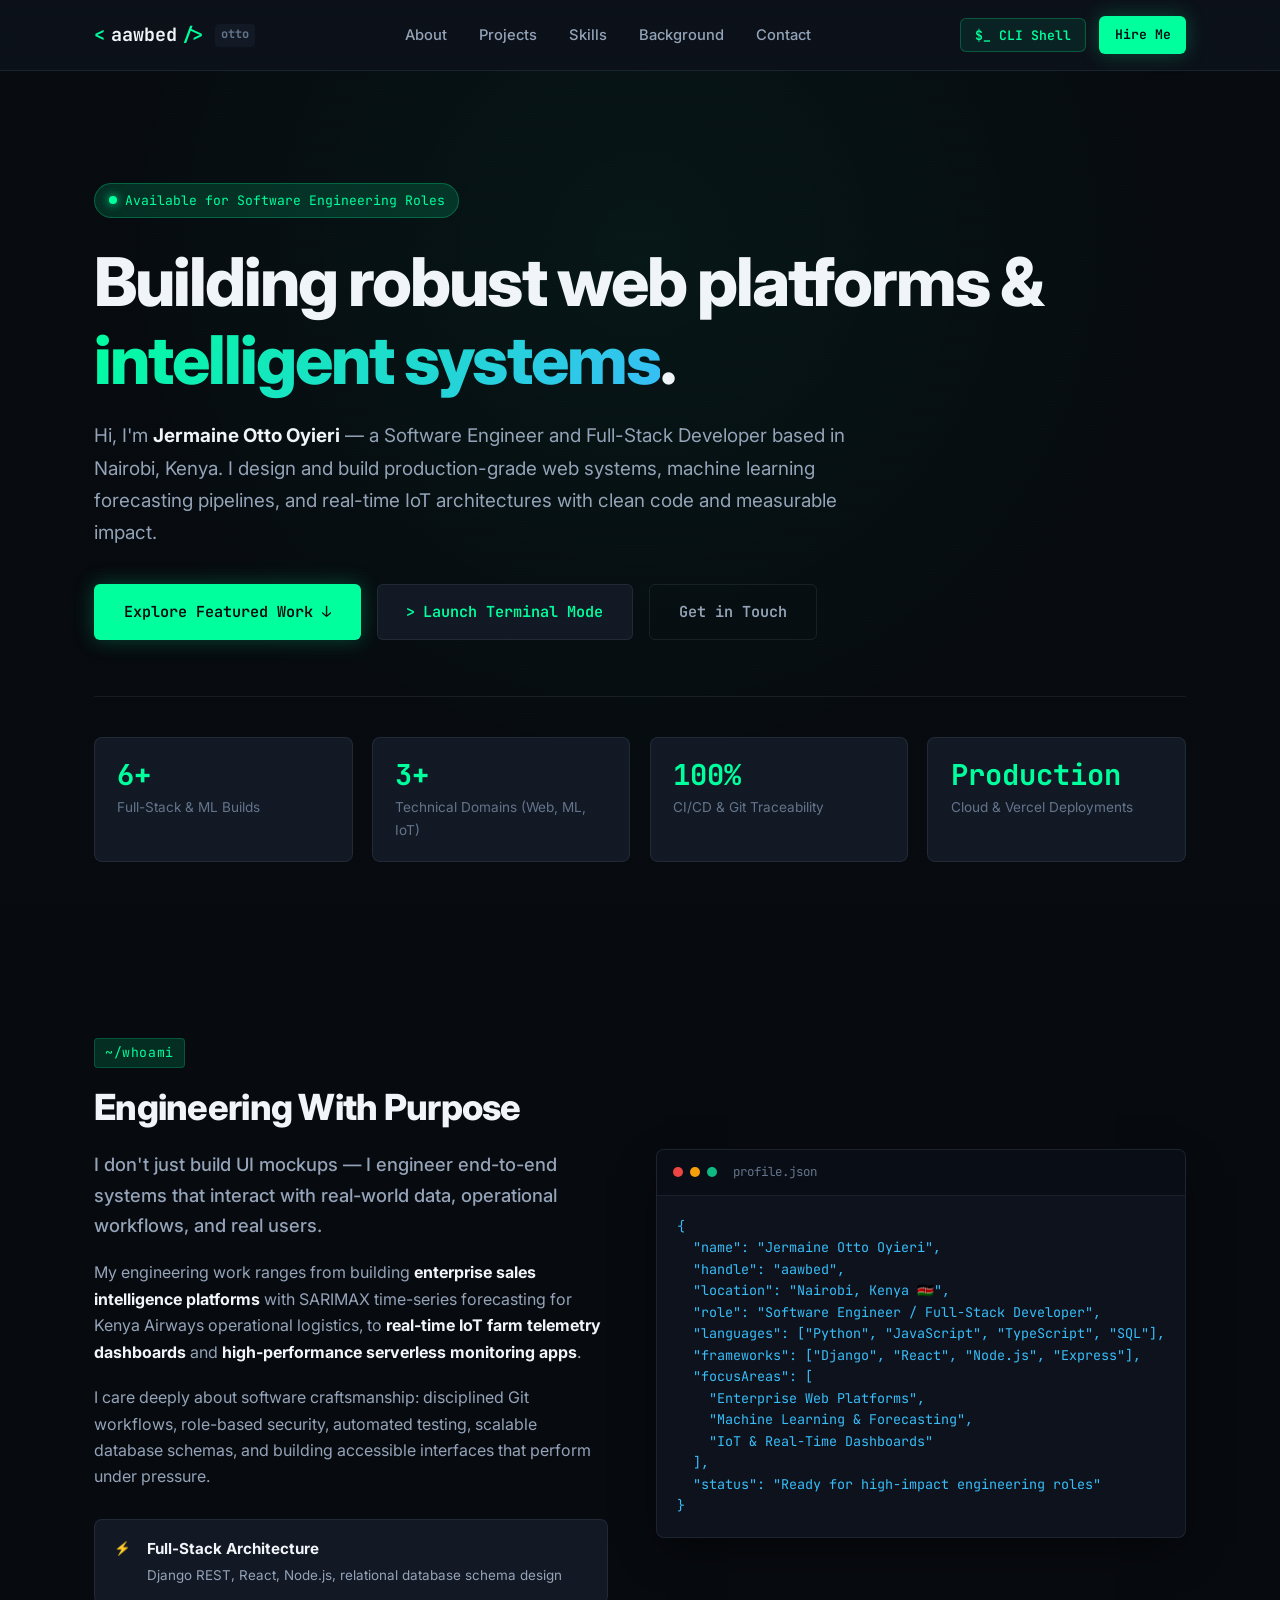
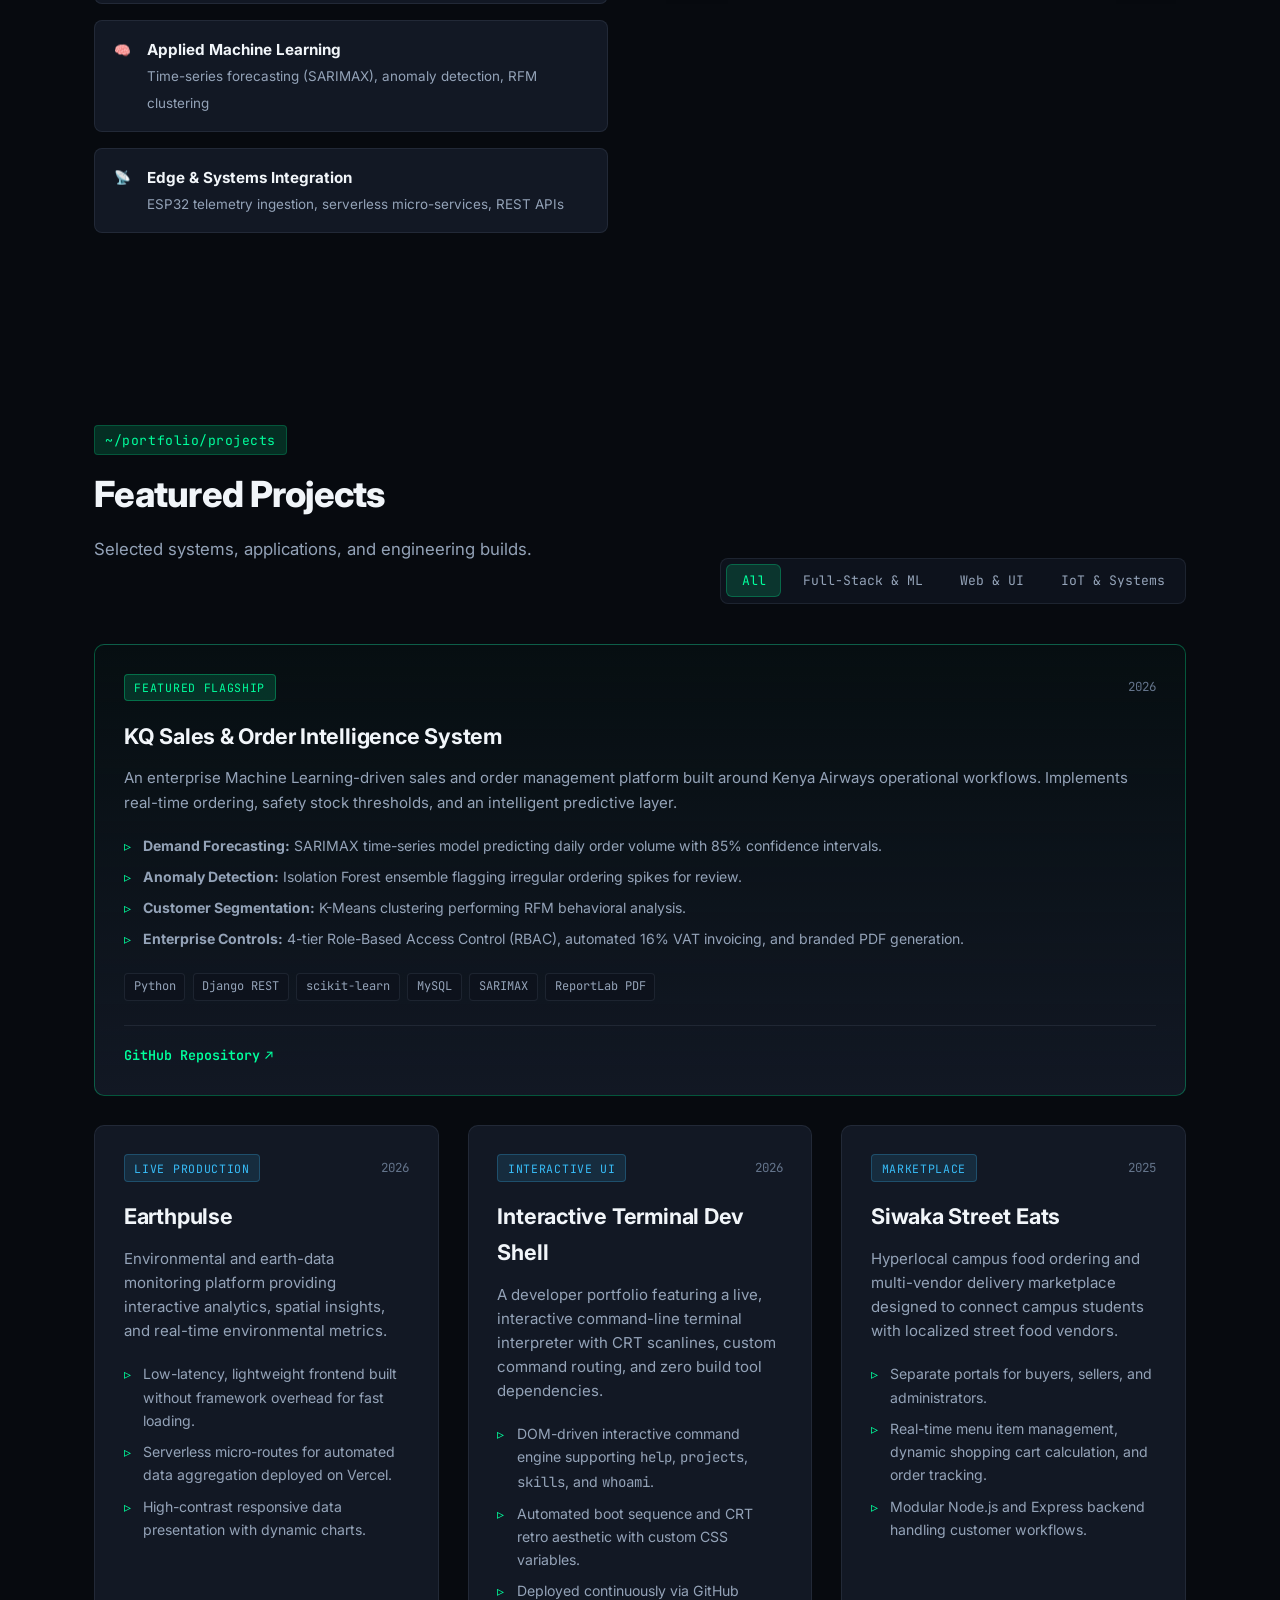
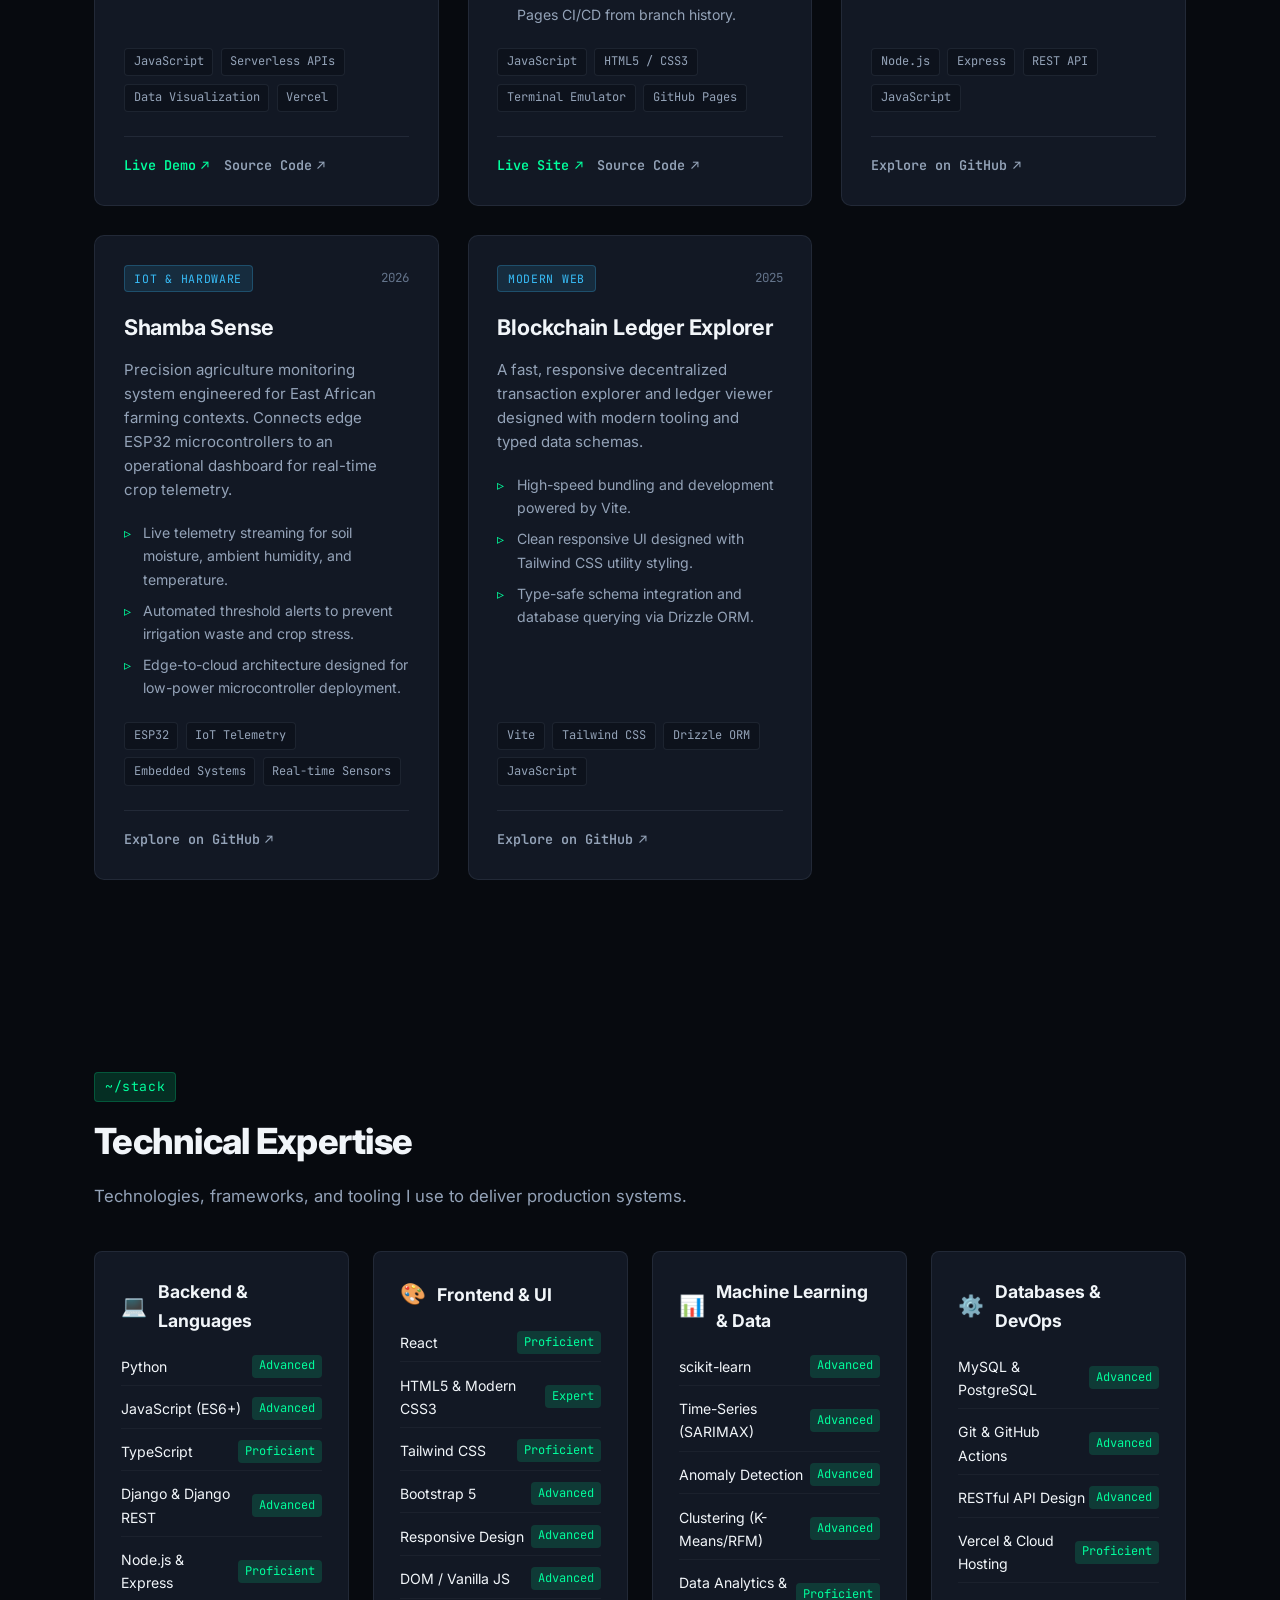
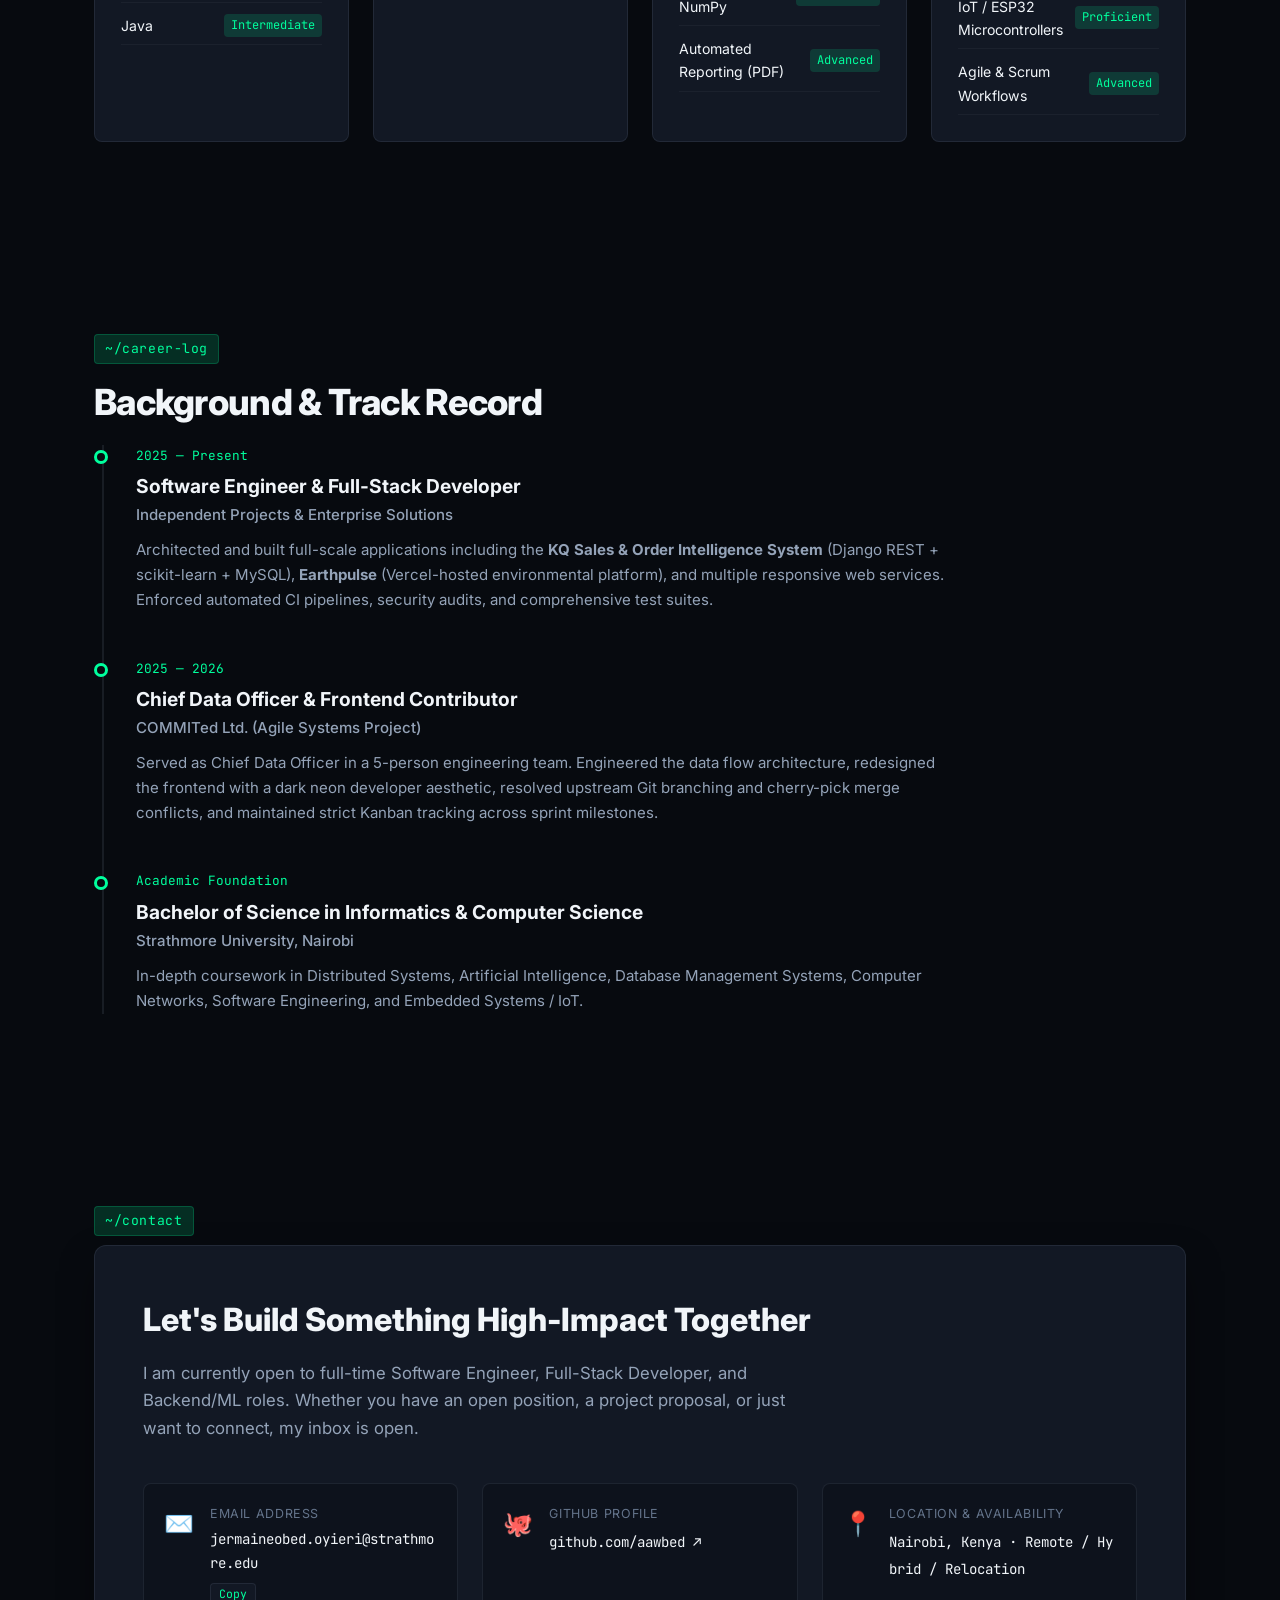
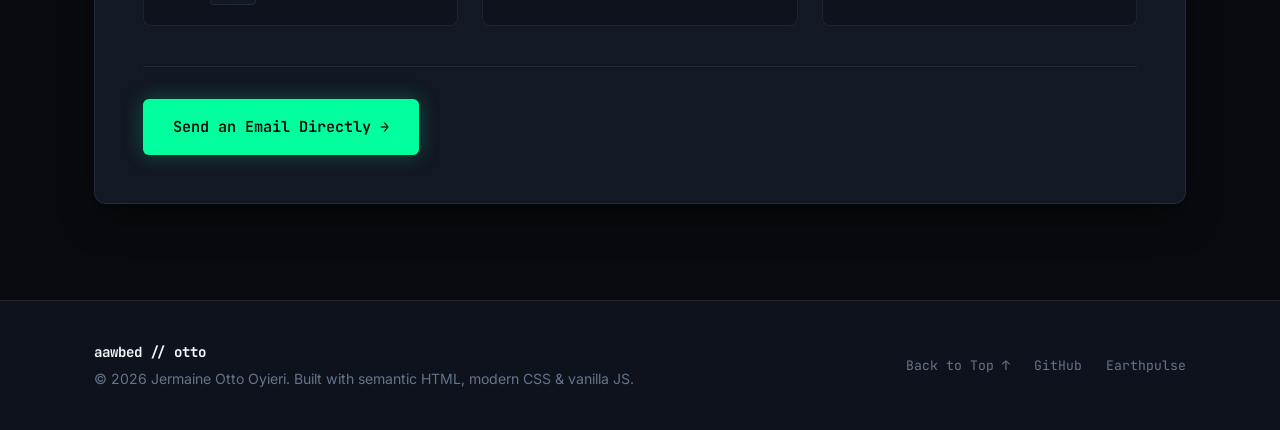
==== index.html @ 2f998aaf "feat: modern software engineering portfolio with interactive CLI and project showcases" ====
<!DOCTYPE html>
<html lang="en">
<head>
  <meta charset="UTF-8">
  <meta name="viewport" content="width=device-width, initial-scale=1.0">
  <title>Jermaine Otto Oyieri | Software Engineer</title>
  <meta name="description" content="Portfolio of Jermaine Otto Oyieri — Software Engineer & Full-Stack Developer specializing in robust web applications, applied machine learning, and intelligent systems.">
  <link rel="preconnect" href="https://fonts.googleapis.com">
  <link rel="preconnect" href="https://fonts.gstatic.com" crossorigin>
  <link href="https://fonts.googleapis.com/css2?family=Inter:wght@300;400;500;600;700;800&family=JetBrains+Mono:wght@400;500;600;700&display=swap" rel="stylesheet">
  <link rel="stylesheet" href="styles.css">
</head>
<body>

  <!-- Navigation -->
  <header class="navbar" id="navbar">
    <div class="nav-container">
      <a href="#hero" class="nav-brand">
        <span class="brand-code">&lt;</span>aawbed<span class="brand-code">/&gt;</span>
        <span class="brand-sub">otto</span>
      </a>

      <nav class="nav-links" id="navLinks">
        <a href="#about">About</a>
        <a href="#projects">Projects</a>
        <a href="#skills">Skills</a>
        <a href="#experience">Background</a>
        <a href="#contact">Contact</a>
      </nav>

      <div class="nav-actions">
        <button class="btn btn-sm btn-terminal" id="terminalToggleBtn" title="Launch Interactive Terminal">
          <span class="terminal-icon">$_</span> CLI Shell
        </button>
        <a href="mailto:jermaineobed.oyieri@strathmore.edu" class="btn btn-sm btn-primary">Hire Me</a>
      </div>

      <button class="mobile-menu-btn" id="mobileMenuBtn" aria-label="Toggle mobile menu">
        <span></span><span></span><span></span>
      </button>
    </div>
  </header>

  <!-- Hero Section -->
  <section class="hero-section" id="hero">
    <div class="container hero-container">
      <div class="hero-badge">
        <span class="badge-dot"></span> Available for Software Engineering Roles
      </div>
      <h1 class="hero-title">
        Building robust web platforms &amp; <span class="gradient-text">intelligent systems</span>.
      </h1>
      <p class="hero-subtitle">
        Hi, I'm <strong>Jermaine Otto Oyieri</strong> — a Software Engineer and Full-Stack Developer based in Nairobi, Kenya. I design and build production-grade web systems, machine learning forecasting pipelines, and real-time IoT architectures with clean code and measurable impact.
      </p>

      <div class="hero-cta-group">
        <a href="#projects" class="btn btn-primary btn-lg">Explore Featured Work ↓</a>
        <button class="btn btn-secondary btn-lg" id="heroTerminalBtn">
          <span class="terminal-icon">&gt;</span> Launch Terminal Mode
        </button>
        <a href="#contact" class="btn btn-ghost btn-lg">Get in Touch</a>
      </div>

      <div class="hero-metrics">
        <div class="metric-card">
          <div class="metric-number">6+</div>
          <div class="metric-label">Full-Stack &amp; ML Builds</div>
        </div>
        <div class="metric-card">
          <div class="metric-number">3+</div>
          <div class="metric-label">Technical Domains (Web, ML, IoT)</div>
        </div>
        <div class="metric-card">
          <div class="metric-number">100%</div>
          <div class="metric-label">CI/CD &amp; Git Traceability</div>
        </div>
        <div class="metric-card">
          <div class="metric-number">Production</div>
          <div class="metric-label">Cloud &amp; Vercel Deployments</div>
        </div>
      </div>
    </div>
  </section>

  <!-- About Section -->
  <section class="section about-section" id="about">
    <div class="container">
      <div class="section-tag">~/whoami</div>
      <h2 class="section-title">Engineering With Purpose</h2>

      <div class="about-grid">
        <div class="about-text">
          <p class="lead-paragraph">
            I don't just build UI mockups — I engineer end-to-end systems that interact with real-world data, operational workflows, and real users.
          </p>
          <p>
            My engineering work ranges from building <strong>enterprise sales intelligence platforms</strong> with SARIMAX time-series forecasting for Kenya Airways operational logistics, to <strong>real-time IoT farm telemetry dashboards</strong> and <strong>high-performance serverless monitoring apps</strong>.
          </p>
          <p>
            I care deeply about software craftsmanship: disciplined Git workflows, role-based security, automated testing, scalable database schemas, and building accessible interfaces that perform under pressure.
          </p>
          <div class="about-highlights">
            <div class="highlight-item">
              <span class="highlight-icon">⚡</span>
              <div>
                <strong>Full-Stack Architecture</strong>
                <span>Django REST, React, Node.js, relational database schema design</span>
              </div>
            </div>
            <div class="highlight-item">
              <span class="highlight-icon">🧠</span>
              <div>
                <strong>Applied Machine Learning</strong>
                <span>Time-series forecasting (SARIMAX), anomaly detection, RFM clustering</span>
              </div>
            </div>
            <div class="highlight-item">
              <span class="highlight-icon">📡</span>
              <div>
                <strong>Edge &amp; Systems Integration</strong>
                <span>ESP32 telemetry ingestion, serverless micro-services, REST APIs</span>
              </div>
            </div>
          </div>
        </div>

        <div class="about-card">
          <div class="terminal-window">
            <div class="terminal-header">
              <span class="dot dot-red"></span>
              <span class="dot dot-yellow"></span>
              <span class="dot dot-green"></span>
              <span class="window-title">profile.json</span>
            </div>
            <pre class="terminal-content"><code>{
  "name": "Jermaine Otto Oyieri",
  "handle": "aawbed",
  "location": "Nairobi, Kenya 🇰🇪",
  "role": "Software Engineer / Full-Stack Developer",
  "languages": ["Python", "JavaScript", "TypeScript", "SQL"],
  "frameworks": ["Django", "React", "Node.js", "Express"],
  "focusAreas": [
    "Enterprise Web Platforms",
    "Machine Learning & Forecasting",
    "IoT & Real-Time Dashboards"
  ],
  "status": "Ready for high-impact engineering roles"
}</code></pre>
          </div>
        </div>
      </div>
    </div>
  </section>

  <!-- Featured Projects Section -->
  <section class="section projects-section" id="projects">
    <div class="container">
      <div class="section-tag">~/portfolio/projects</div>
      <div class="section-header-flex">
        <div>
          <h2 class="section-title">Featured Projects</h2>
          <p class="section-desc">Selected systems, applications, and engineering builds.</p>
        </div>
        <div class="filter-tabs" id="projectFilters">
          <button class="filter-tab active" data-filter="all">All</button>
          <button class="filter-tab" data-filter="fullstack">Full-Stack &amp; ML</button>
          <button class="filter-tab" data-filter="frontend">Web &amp; UI</button>
          <button class="filter-tab" data-filter="iot">IoT &amp; Systems</button>
        </div>
      </div>

      <div class="projects-grid" id="projectsGrid">

        <!-- Project 1: KQ Sales & Order Intelligence -->
        <article class="project-card featured" data-category="fullstack">
          <div class="card-top">
            <span class="project-pill featured-pill">Featured Flagship</span>
            <span class="project-year">2026</span>
          </div>
          <h3 class="project-title">KQ Sales &amp; Order Intelligence System</h3>
          <p class="project-description">
            An enterprise Machine Learning-driven sales and order management platform built around Kenya Airways operational workflows. Implements real-time ordering, safety stock thresholds, and an intelligent predictive layer.
          </p>
          <ul class="project-features">
            <li><strong>Demand Forecasting:</strong> SARIMAX time-series model predicting daily order volume with 85% confidence intervals.</li>
            <li><strong>Anomaly Detection:</strong> Isolation Forest ensemble flagging irregular ordering spikes for review.</li>
            <li><strong>Customer Segmentation:</strong> K-Means clustering performing RFM behavioral analysis.</li>
            <li><strong>Enterprise Controls:</strong> 4-tier Role-Based Access Control (RBAC), automated 16% VAT invoicing, and branded PDF generation.</li>
          </ul>
          <div class="tag-list">
            <span class="tag">Python</span>
            <span class="tag">Django REST</span>
            <span class="tag">scikit-learn</span>
            <span class="tag">MySQL</span>
            <span class="tag">SARIMAX</span>
            <span class="tag">ReportLab PDF</span>
          </div>
          <div class="card-links">
            <a href="https://github.com/aawbed/kq-sales-order-intelligence" target="_blank" rel="noopener" class="link-btn primary-link">
              GitHub Repository <span>↗</span>
            </a>
          </div>
        </article>

        <!-- Project 2: Earthpulse -->
        <article class="project-card" data-category="frontend">
          <div class="card-top">
            <span class="project-pill">Live Production</span>
            <span class="project-year">2026</span>
          </div>
          <h3 class="project-title">Earthpulse</h3>
          <p class="project-description">
            Environmental and earth-data monitoring platform providing interactive analytics, spatial insights, and real-time environmental metrics.
          </p>
          <ul class="project-features">
            <li>Low-latency, lightweight frontend built without framework overhead for fast loading.</li>
            <li>Serverless micro-routes for automated data aggregation deployed on Vercel.</li>
            <li>High-contrast responsive data presentation with dynamic charts.</li>
          </ul>
          <div class="tag-list">
            <span class="tag">JavaScript</span>
            <span class="tag">Serverless APIs</span>
            <span class="tag">Data Visualization</span>
            <span class="tag">Vercel</span>
          </div>
          <div class="card-links">
            <a href="https://earth-pulse-delta.vercel.app" target="_blank" rel="noopener" class="link-btn primary-link">
              Live Demo <span>↗</span>
            </a>
            <a href="https://github.com/aawbed/earth-pulse" target="_blank" rel="noopener" class="link-btn">
              Source Code <span>↗</span>
            </a>
          </div>
        </article>

        <!-- Project 3: Interactive Terminal Shell Portfolio -->
        <article class="project-card" data-category="frontend">
          <div class="card-top">
            <span class="project-pill">Interactive UI</span>
            <span class="project-year">2026</span>
          </div>
          <h3 class="project-title">Interactive Terminal Dev Shell</h3>
          <p class="project-description">
            A developer portfolio featuring a live, interactive command-line terminal interpreter with CRT scanlines, custom command routing, and zero build tool dependencies.
          </p>
          <ul class="project-features">
            <li>DOM-driven interactive command engine supporting <code>help</code>, <code>projects</code>, <code>skills</code>, and <code>whoami</code>.</li>
            <li>Automated boot sequence and CRT retro aesthetic with custom CSS variables.</li>
            <li>Deployed continuously via GitHub Pages CI/CD from branch history.</li>
          </ul>
          <div class="tag-list">
            <span class="tag">JavaScript</span>
            <span class="tag">HTML5 / CSS3</span>
            <span class="tag">Terminal Emulator</span>
            <span class="tag">GitHub Pages</span>
          </div>
          <div class="card-links">
            <a href="https://is-project-2026.github.io/interactive-portfolio-166588/" target="_blank" rel="noopener" class="link-btn primary-link">
              Live Site <span>↗</span>
            </a>
            <a href="https://github.com/aawbed/interactive-portfolio-166588" target="_blank" rel="noopener" class="link-btn">
              Source Code <span>↗</span>
            </a>
          </div>
        </article>

        <!-- Project 4: Siwaka Street Eats -->
        <article class="project-card" data-category="fullstack">
          <div class="card-top">
            <span class="project-pill">Marketplace</span>
            <span class="project-year">2025</span>
          </div>
          <h3 class="project-title">Siwaka Street Eats</h3>
          <p class="project-description">
            Hyperlocal campus food ordering and multi-vendor delivery marketplace designed to connect campus students with localized street food vendors.
          </p>
          <ul class="project-features">
            <li>Separate portals for buyers, sellers, and administrators.</li>
            <li>Real-time menu item management, dynamic shopping cart calculation, and order tracking.</li>
            <li>Modular Node.js and Express backend handling customer workflows.</li>
          </ul>
          <div class="tag-list">
            <span class="tag">Node.js</span>
            <span class="tag">Express</span>
            <span class="tag">REST API</span>
            <span class="tag">JavaScript</span>
          </div>
          <div class="card-links">
            <a href="https://github.com/aawbed" target="_blank" rel="noopener" class="link-btn">
              Explore on GitHub <span>↗</span>
            </a>
          </div>
        </article>

        <!-- Project 5: Shamba Sense -->
        <article class="project-card" data-category="iot">
          <div class="card-top">
            <span class="project-pill">IoT &amp; Hardware</span>
            <span class="project-year">2026</span>
          </div>
          <h3 class="project-title">Shamba Sense</h3>
          <p class="project-description">
            Precision agriculture monitoring system engineered for East African farming contexts. Connects edge ESP32 microcontrollers to an operational dashboard for real-time crop telemetry.
          </p>
          <ul class="project-features">
            <li>Live telemetry streaming for soil moisture, ambient humidity, and temperature.</li>
            <li>Automated threshold alerts to prevent irrigation waste and crop stress.</li>
            <li>Edge-to-cloud architecture designed for low-power microcontroller deployment.</li>
          </ul>
          <div class="tag-list">
            <span class="tag">ESP32</span>
            <span class="tag">IoT Telemetry</span>
            <span class="tag">Embedded Systems</span>
            <span class="tag">Real-time Sensors</span>
          </div>
          <div class="card-links">
            <a href="https://github.com/aawbed" target="_blank" rel="noopener" class="link-btn">
              Explore on GitHub <span>↗</span>
            </a>
          </div>
        </article>

        <!-- Project 6: Blockchain Ledger Explorer -->
        <article class="project-card" data-category="frontend">
          <div class="card-top">
            <span class="project-pill">Modern Web</span>
            <span class="project-year">2025</span>
          </div>
          <h3 class="project-title">Blockchain Ledger Explorer</h3>
          <p class="project-description">
            A fast, responsive decentralized transaction explorer and ledger viewer designed with modern tooling and typed data schemas.
          </p>
          <ul class="project-features">
            <li>High-speed bundling and development powered by Vite.</li>
            <li>Clean responsive UI designed with Tailwind CSS utility styling.</li>
            <li>Type-safe schema integration and database querying via Drizzle ORM.</li>
          </ul>
          <div class="tag-list">
            <span class="tag">Vite</span>
            <span class="tag">Tailwind CSS</span>
            <span class="tag">Drizzle ORM</span>
            <span class="tag">JavaScript</span>
          </div>
          <div class="card-links">
            <a href="https://github.com/aawbed" target="_blank" rel="noopener" class="link-btn">
              Explore on GitHub <span>↗</span>
            </a>
          </div>
        </article>

      </div>
    </div>
  </section>

  <!-- Skills Section -->
  <section class="section skills-section" id="skills">
    <div class="container">
      <div class="section-tag">~/stack</div>
      <h2 class="section-title">Technical Expertise</h2>
      <p class="section-desc">Technologies, frameworks, and tooling I use to deliver production systems.</p>

      <div class="skills-grid">
        <div class="skill-category">
          <div class="category-header">
            <span class="category-icon">💻</span>
            <h3>Backend &amp; Languages</h3>
          </div>
          <ul class="skill-items">
            <li><span class="skill-name">Python</span> <span class="skill-level">Advanced</span></li>
            <li><span class="skill-name">JavaScript (ES6+)</span> <span class="skill-level">Advanced</span></li>
            <li><span class="skill-name">TypeScript</span> <span class="skill-level">Proficient</span></li>
            <li><span class="skill-name">Django &amp; Django REST</span> <span class="skill-level">Advanced</span></li>
            <li><span class="skill-name">Node.js &amp; Express</span> <span class="skill-level">Proficient</span></li>
            <li><span class="skill-name">Java</span> <span class="skill-level">Intermediate</span></li>
          </ul>
        </div>

        <div class="skill-category">
          <div class="category-header">
            <span class="category-icon">🎨</span>
            <h3>Frontend &amp; UI</h3>
          </div>
          <ul class="skill-items">
            <li><span class="skill-name">React</span> <span class="skill-level">Proficient</span></li>
            <li><span class="skill-name">HTML5 &amp; Modern CSS3</span> <span class="skill-level">Expert</span></li>
            <li><span class="skill-name">Tailwind CSS</span> <span class="skill-level">Proficient</span></li>
            <li><span class="skill-name">Bootstrap 5</span> <span class="skill-level">Advanced</span></li>
            <li><span class="skill-name">Responsive Design</span> <span class="skill-level">Advanced</span></li>
            <li><span class="skill-name">DOM / Vanilla JS</span> <span class="skill-level">Advanced</span></li>
          </ul>
        </div>

        <div class="skill-category">
          <div class="category-header">
            <span class="category-icon">📊</span>
            <h3>Machine Learning &amp; Data</h3>
          </div>
          <ul class="skill-items">
            <li><span class="skill-name">scikit-learn</span> <span class="skill-level">Advanced</span></li>
            <li><span class="skill-name">Time-Series (SARIMAX)</span> <span class="skill-level">Advanced</span></li>
            <li><span class="skill-name">Anomaly Detection</span> <span class="skill-level">Advanced</span></li>
            <li><span class="skill-name">Clustering (K-Means/RFM)</span> <span class="skill-level">Advanced</span></li>
            <li><span class="skill-name">Data Analytics &amp; NumPy</span> <span class="skill-level">Proficient</span></li>
            <li><span class="skill-name">Automated Reporting (PDF)</span> <span class="skill-level">Advanced</span></li>
          </ul>
        </div>

        <div class="skill-category">
          <div class="category-header">
            <span class="category-icon">⚙️</span>
            <h3>Databases &amp; DevOps</h3>
          </div>
          <ul class="skill-items">
            <li><span class="skill-name">MySQL &amp; PostgreSQL</span> <span class="skill-level">Advanced</span></li>
            <li><span class="skill-name">Git &amp; GitHub Actions</span> <span class="skill-level">Advanced</span></li>
            <li><span class="skill-name">RESTful API Design</span> <span class="skill-level">Advanced</span></li>
            <li><span class="skill-name">Vercel &amp; Cloud Hosting</span> <span class="skill-level">Proficient</span></li>
            <li><span class="skill-name">IoT / ESP32 Microcontrollers</span> <span class="skill-level">Proficient</span></li>
            <li><span class="skill-name">Agile &amp; Scrum Workflows</span> <span class="skill-level">Advanced</span></li>
          </ul>
        </div>
      </div>
    </div>
  </section>

  <!-- Background / Experience Section -->
  <section class="section experience-section" id="experience">
    <div class="container">
      <div class="section-tag">~/career-log</div>
      <h2 class="section-title">Background &amp; Track Record</h2>

      <div class="timeline">
        <div class="timeline-item">
          <div class="timeline-dot"></div>
          <div class="timeline-date">2025 — Present</div>
          <div class="timeline-content">
            <h3>Software Engineer &amp; Full-Stack Developer</h3>
            <p class="timeline-org">Independent Projects &amp; Enterprise Solutions</p>
            <p>
              Architected and built full-scale applications including the <strong>KQ Sales &amp; Order Intelligence System</strong> (Django REST + scikit-learn + MySQL), <strong>Earthpulse</strong> (Vercel-hosted environmental platform), and multiple responsive web services. Enforced automated CI pipelines, security audits, and comprehensive test suites.
            </p>
          </div>
        </div>

        <div class="timeline-item">
          <div class="timeline-dot"></div>
          <div class="timeline-date">2025 — 2026</div>
          <div class="timeline-content">
            <h3>Chief Data Officer &amp; Frontend Contributor</h3>
            <p class="timeline-org">COMMITed Ltd. (Agile Systems Project)</p>
            <p>
              Served as Chief Data Officer in a 5-person engineering team. Engineered the data flow architecture, redesigned the frontend with a dark neon developer aesthetic, resolved upstream Git branching and cherry-pick merge conflicts, and maintained strict Kanban tracking across sprint milestones.
            </p>
          </div>
        </div>

        <div class="timeline-item">
          <div class="timeline-dot"></div>
          <div class="timeline-date">Academic Foundation</div>
          <div class="timeline-content">
            <h3>Bachelor of Science in Informatics &amp; Computer Science</h3>
            <p class="timeline-org">Strathmore University, Nairobi</p>
            <p>
              In-depth coursework in Distributed Systems, Artificial Intelligence, Database Management Systems, Computer Networks, Software Engineering, and Embedded Systems / IoT.
            </p>
          </div>
        </div>
      </div>
    </div>
  </section>

  <!-- Contact Section -->
  <section class="section contact-section" id="contact">
    <div class="container">
      <div class="section-tag">~/contact</div>
      <div class="contact-card">
        <div class="contact-header">
          <h2 class="contact-title">Let's Build Something High-Impact Together</h2>
          <p class="contact-subtitle">
            I am currently open to full-time Software Engineer, Full-Stack Developer, and Backend/ML roles. Whether you have an open position, a project proposal, or just want to connect, my inbox is open.
          </p>
        </div>

        <div class="contact-methods">
          <div class="method-card">
            <span class="method-icon">✉️</span>
            <div>
              <span class="method-label">Email Address</span>
              <div class="email-copy-wrapper">
                <span class="method-value" id="emailText">jermaineobed.oyieri@strathmore.edu</span>
                <button class="copy-btn" id="copyEmailBtn" title="Copy email address">Copy</button>
              </div>
            </div>
          </div>

          <div class="method-card">
            <span class="method-icon">🐙</span>
            <div>
              <span class="method-label">GitHub Profile</span>
              <a href="https://github.com/aawbed" target="_blank" rel="noopener" class="method-value link">
                github.com/aawbed ↗
              </a>
            </div>
          </div>

          <div class="method-card">
            <span class="method-icon">📍</span>
            <div>
              <span class="method-label">Location &amp; Availability</span>
              <span class="method-value">Nairobi, Kenya · Remote / Hybrid / Relocation</span>
            </div>
          </div>
        </div>

        <div class="contact-action-bar">
          <a href="mailto:jermaineobed.oyieri@strathmore.edu?subject=Software%20Engineering%20Opportunity" class="btn btn-primary btn-lg">
            Send an Email Directly →
          </a>
        </div>
      </div>
    </div>
  </section>

  <!-- Footer -->
  <footer class="footer">
    <div class="container footer-content">
      <div class="footer-left">
        <span class="footer-logo">aawbed // otto</span>
        <span class="footer-copy">© 2026 Jermaine Otto Oyieri. Built with semantic HTML, modern CSS &amp; vanilla JS.</span>
      </div>
      <div class="footer-links">
        <a href="#hero">Back to Top ↑</a>
        <a href="https://github.com/aawbed" target="_blank" rel="noopener">GitHub</a>
        <a href="https://earth-pulse-delta.vercel.app" target="_blank" rel="noopener">Earthpulse</a>
      </div>
    </div>
  </footer>

  <!-- Interactive Terminal Drawer / Modal -->
  <div class="terminal-modal" id="terminalModal" aria-hidden="true">
    <div class="terminal-overlay" id="terminalOverlay"></div>
    <div class="terminal-dialog">
      <div class="terminal-dialog-bar">
        <div class="window-controls">
          <button class="dot dot-red" id="closeTerminalBtn" aria-label="Close terminal"></button>
          <span class="dot dot-yellow"></span>
          <span class="dot dot-green"></span>
        </div>
        <div class="dialog-title">otto@aawbed: ~/terminal-shell</div>
        <button class="close-text-btn" id="closeTerminalBtnText">ESC to exit</button>
      </div>

      <div class="dialog-terminal-body" id="dialogTermBody">
        <div class="line out muted">Jermaine Otto Oyieri — Interactive Portfolio CLI [Version 2.0]</div>
        <div class="line out muted">Type <span class="highlight-cmd">help</span> for a list of available commands.</div>
        <div class="line out"></div>

        <div class="cli-input-row" id="cliInputRow">
          <span class="cli-prompt-user">otto</span><span class="cli-prompt-at">@</span><span class="cli-prompt-path">portfolio</span><span class="cli-prompt-sym">:$&nbsp;</span>
          <input type="text" id="terminalInput" class="cli-input" autocomplete="off" spellcheck="false" aria-label="Terminal command input">
        </div>
      </div>
    </div>
  </div>

  <div class="toast" id="toast">Email copied to clipboard!</div>

  <script src="script.js"></script>
</body>
</html>
---- styles.css ----
/* ==========================================================================
   Jermaine Otto Oyieri — Modern Portfolio Design System
   ========================================================================== */

:root {
  --bg-primary: #070a0f;
  --bg-secondary: #0d121c;
  --bg-card: #121824;
  --bg-card-hover: #172030;
  --bg-glass: rgba(13, 18, 28, 0.85);

  --accent-green: #00ff9d;
  --accent-green-dim: rgba(0, 255, 157, 0.15);
  --accent-green-glow: rgba(0, 255, 157, 0.35);
  --accent-cyan: #38bdf8;
  --accent-amber: #fbbf24;
  --accent-red: #f87171;

  --text-primary: #f1f5f9;
  --text-secondary: #94a3b8;
  --text-muted: #64748b;

  --border-subtle: rgba(148, 163, 184, 0.12);
  --border-focus: rgba(0, 255, 157, 0.4);

  --font-sans: 'Inter', -apple-system, BlinkMacSystemFont, 'Segoe UI', Roboto, sans-serif;
  --font-mono: 'JetBrains Mono', 'Fira Code', monospace;

  --shadow-sm: 0 2px 8px rgba(0, 0, 0, 0.3);
  --shadow-lg: 0 16px 40px -10px rgba(0, 0, 0, 0.6);
  --shadow-glow: 0 0 30px rgba(0, 255, 157, 0.12);

  --transition-fast: 0.18s cubic-bezier(0.16, 1, 0.3, 1);
  --transition-smooth: 0.28s cubic-bezier(0.16, 1, 0.3, 1);
}

/* Base & Reset */
* {
  margin: 0;
  padding: 0;
  box-sizing: border-box;
}

html {
  scroll-behavior: smooth;
  font-size: 16px;
}

body {
  background-color: var(--bg-primary);
  color: var(--text-primary);
  font-family: var(--font-sans);
  line-height: 1.65;
  -webkit-font-smoothing: antialiased;
  -moz-osx-font-smoothing: grayscale;
  overflow-x: hidden;
}

/* Subtle CRT scanline overlay */
body::before {
  content: "";
  position: fixed;
  inset: 0;
  background: repeating-linear-gradient(0deg, rgba(0, 255, 157, 0.012) 0px, rgba(0, 255, 157, 0.012) 1px, transparent 1px, transparent 3px);
  pointer-events: none;
  z-index: 9999;
}

::selection {
  background: var(--accent-green-dim);
  color: var(--accent-green);
}

a {
  color: inherit;
  text-decoration: none;
  transition: color var(--transition-fast);
}

code, pre {
  font-family: var(--font-mono);
}

.container {
  max-width: 1140px;
  margin: 0 auto;
  padding: 0 1.5rem;
}

.section {
  padding: 6rem 0;
  position: relative;
}

.section-tag {
  display: inline-block;
  font-family: var(--font-mono);
  font-size: 0.82rem;
  color: var(--accent-green);
  margin-bottom: 0.6rem;
  letter-spacing: 0.04em;
  background: var(--accent-green-dim);
  padding: 0.2rem 0.65rem;
  border-radius: 4px;
  border: 1px solid rgba(0, 255, 157, 0.2);
}

.section-title {
  font-size: 2.25rem;
  font-weight: 800;
  color: var(--text-primary);
  letter-spacing: -0.02em;
  margin-bottom: 0.75rem;
}

.section-desc {
  font-size: 1.05rem;
  color: var(--text-secondary);
  max-width: 600px;
  margin-bottom: 2.5rem;
}

/* Buttons */
.btn {
  display: inline-flex;
  align-items: center;
  justify-content: center;
  gap: 0.5rem;
  font-family: var(--font-mono);
  font-weight: 600;
  font-size: 0.9rem;
  padding: 0.75rem 1.4rem;
  border-radius: 6px;
  border: 1px solid transparent;
  cursor: pointer;
  transition: all var(--transition-smooth);
}

.btn-primary {
  background: var(--accent-green);
  color: #070a0f;
  box-shadow: 0 0 20px rgba(0, 255, 157, 0.25);
}

.btn-primary:hover {
  background: #24ffab;
  box-shadow: 0 0 30px rgba(0, 255, 157, 0.45);
  transform: translateY(-2px);
}

.btn-secondary {
  background: var(--bg-card);
  color: var(--accent-green);
  border-color: var(--border-subtle);
}

.btn-secondary:hover {
  background: var(--bg-card-hover);
  border-color: var(--accent-green);
  transform: translateY(-2px);
}

.btn-ghost {
  background: transparent;
  color: var(--text-secondary);
  border-color: var(--border-subtle);
}

.btn-ghost:hover {
  color: var(--text-primary);
  border-color: var(--text-secondary);
  background: rgba(255, 255, 255, 0.03);
}

.btn-sm {
  padding: 0.45rem 0.9rem;
  font-size: 0.82rem;
}

.btn-lg {
  padding: 0.9rem 1.8rem;
  font-size: 0.95rem;
}

.btn-terminal {
  background: rgba(0, 255, 157, 0.08);
  color: var(--accent-green);
  border-color: rgba(0, 255, 157, 0.25);
}

.btn-terminal:hover {
  background: rgba(0, 255, 157, 0.18);
  border-color: var(--accent-green);
}

/* Navbar */
.navbar {
  position: sticky;
  top: 0;
  z-index: 1000;
  background: var(--bg-glass);
  backdrop-filter: blur(12px);
  border-bottom: 1px solid var(--border-subtle);
  transition: all var(--transition-fast);
}

.nav-container {
  max-width: 1140px;
  margin: 0 auto;
  padding: 1rem 1.5rem;
  display: flex;
  align-items: center;
  justify-content: space-between;
}

.nav-brand {
  font-family: var(--font-mono);
  font-weight: 700;
  font-size: 1.15rem;
  color: var(--text-primary);
  display: flex;
  align-items: center;
  gap: 0.35rem;
}

.brand-code {
  color: var(--accent-green);
}

.brand-sub {
  font-size: 0.75rem;
  color: var(--text-muted);
  background: var(--bg-card);
  padding: 0.1rem 0.4rem;
  border-radius: 4px;
  margin-left: 0.3rem;
}

.nav-links {
  display: flex;
  gap: 2rem;
}

.nav-links a {
  font-size: 0.92rem;
  font-weight: 500;
  color: var(--text-secondary);
}

.nav-links a:hover {
  color: var(--accent-green);
}

.nav-actions {
  display: flex;
  align-items: center;
  gap: 0.8rem;
}

.mobile-menu-btn {
  display: none;
  background: none;
  border: none;
  cursor: pointer;
  padding: 0.5rem;
}

.mobile-menu-btn span {
  display: block;
  width: 22px;
  height: 2px;
  background: var(--text-primary);
  margin: 4px 0;
  transition: all var(--transition-fast);
}

/* Hero Section */
.hero-section {
  padding: 7rem 0 5rem;
  position: relative;
  background: radial-gradient(circle at 50% 20%, rgba(0, 255, 157, 0.05) 0%, transparent 60%);
}

.hero-container {
  display: flex;
  flex-direction: column;
  align-items: flex-start;
}

.hero-badge {
  display: inline-flex;
  align-items: center;
  gap: 0.5rem;
  font-family: var(--font-mono);
  font-size: 0.82rem;
  color: var(--accent-green);
  background: var(--accent-green-dim);
  border: 1px solid rgba(0, 255, 157, 0.25);
  padding: 0.35rem 0.85rem;
  border-radius: 999px;
  margin-bottom: 1.6rem;
}

.badge-dot {
  width: 8px;
  height: 8px;
  border-radius: 50%;
  background: var(--accent-green);
  box-shadow: 0 0 10px var(--accent-green);
  animation: pulse 2s infinite ease-in-out;
}

@keyframes pulse {
  0%, 100% { opacity: 1; transform: scale(1); }
  50% { opacity: 0.4; transform: scale(0.85); }
}

.hero-title {
  font-size: clamp(2.4rem, 5.5vw, 4.2rem);
  font-weight: 800;
  line-height: 1.15;
  letter-spacing: -0.03em;
  margin-bottom: 1.4rem;
  max-width: 950px;
}

.gradient-text {
  background: linear-gradient(135deg, var(--accent-green) 0%, var(--accent-cyan) 100%);
  -webkit-background-clip: text;
  -webkit-text-fill-color: transparent;
}

.hero-subtitle {
  font-size: 1.18rem;
  color: var(--text-secondary);
  line-height: 1.7;
  max-width: 780px;
  margin-bottom: 2.2rem;
}

.hero-subtitle strong {
  color: var(--text-primary);
}

.hero-cta-group {
  display: flex;
  flex-wrap: wrap;
  gap: 1rem;
  margin-bottom: 3.5rem;
}

.hero-metrics {
  display: grid;
  grid-template-columns: repeat(auto-fit, minmax(200px, 1fr));
  gap: 1.2rem;
  width: 100%;
  border-top: 1px solid var(--border-subtle);
  padding-top: 2.5rem;
}

.metric-card {
  background: var(--bg-card);
  border: 1px solid var(--border-subtle);
  border-radius: 8px;
  padding: 1.25rem 1.4rem;
  transition: transform var(--transition-fast), border-color var(--transition-fast);
}

.metric-card:hover {
  transform: translateY(-2px);
  border-color: rgba(0, 255, 157, 0.3);
}

.metric-number {
  font-family: var(--font-mono);
  font-size: 1.8rem;
  font-weight: 700;
  color: var(--accent-green);
  line-height: 1.2;
}

.metric-label {
  font-size: 0.85rem;
  color: var(--text-muted);
  margin-top: 0.25rem;
}

/* About Section */
.about-grid {
  display: grid;
  grid-template-columns: 1.2fr 0.8fr;
  gap: 3rem;
  align-items: start;
}

.lead-paragraph {
  font-size: 1.15rem;
  font-weight: 500;
  color: var(--text-primary);
  margin-bottom: 1.2rem;
}

.about-text p {
  color: var(--text-secondary);
  margin-bottom: 1.2rem;
}

.about-text strong {
  color: var(--text-primary);
}

.about-highlights {
  display: flex;
  flex-direction: column;
  gap: 1rem;
  margin-top: 1.8rem;
}

.highlight-item {
  display: flex;
  align-items: flex-start;
  gap: 1rem;
  background: var(--bg-card);
  padding: 1rem 1.2rem;
  border-radius: 8px;
  border: 1px solid var(--border-subtle);
}

.highlight-icon {
  font-size: 1.3rem;
  margin-top: 0.1rem;
}

.highlight-item strong {
  display: block;
  font-size: 0.95rem;
  color: var(--text-primary);
}

.highlight-item span {
  font-size: 0.84rem;
  color: var(--text-secondary);
}

/* Terminal Window Mock */
.terminal-window {
  background: var(--bg-secondary);
  border: 1px solid var(--border-subtle);
  border-radius: 8px;
  overflow: hidden;
  box-shadow: var(--shadow-lg);
}

.terminal-header {
  display: flex;
  align-items: center;
  gap: 0.45rem;
  padding: 0.75rem 1rem;
  background: #090e16;
  border-bottom: 1px solid var(--border-subtle);
}

.dot {
  width: 10px;
  height: 10px;
  border-radius: 50%;
}

.dot-red { background: #ef4444; }
.dot-yellow { background: #f59e0b; }
.dot-green { background: #10b981; }

.window-title {
  margin-left: 0.5rem;
  font-family: var(--font-mono);
  font-size: 0.78rem;
  color: var(--text-muted);
}

.terminal-content {
  padding: 1.25rem;
  font-size: 0.84rem;
  color: var(--accent-cyan);
  overflow-x: auto;
  line-height: 1.6;
}

/* Projects Section */
.section-header-flex {
  display: flex;
  justify-content: space-between;
  align-items: flex-end;
  flex-wrap: wrap;
  gap: 1.5rem;
  margin-bottom: 2.5rem;
}

.filter-tabs {
  display: flex;
  gap: 0.5rem;
  background: var(--bg-secondary);
  padding: 0.35rem;
  border-radius: 8px;
  border: 1px solid var(--border-subtle);
}

.filter-tab {
  font-family: var(--font-mono);
  font-size: 0.82rem;
  color: var(--text-secondary);
  background: transparent;
  border: none;
  padding: 0.45rem 0.9rem;
  border-radius: 6px;
  cursor: pointer;
  transition: all var(--transition-fast);
}

.filter-tab:hover {
  color: var(--text-primary);
}

.filter-tab.active {
  background: var(--accent-green-dim);
  color: var(--accent-green);
  border: 1px solid rgba(0, 255, 157, 0.25);
}

.projects-grid {
  display: grid;
  grid-template-columns: repeat(auto-fit, minmax(330px, 1fr));
  gap: 1.8rem;
}

.project-card {
  background: var(--bg-card);
  border: 1px solid var(--border-subtle);
  border-radius: 10px;
  padding: 1.8rem;
  display: flex;
  flex-direction: column;
  transition: transform var(--transition-smooth), border-color var(--transition-smooth), box-shadow var(--transition-smooth);
  position: relative;
}

.project-card:hover {
  transform: translateY(-4px);
  border-color: rgba(0, 255, 157, 0.35);
  box-shadow: var(--shadow-glow);
}

.project-card.featured {
  grid-column: 1 / -1;
  border-color: rgba(0, 255, 157, 0.3);
  background: linear-gradient(180deg, rgba(0, 255, 157, 0.02) 0%, var(--bg-card) 100%);
}

.card-top {
  display: flex;
  justify-content: space-between;
  align-items: center;
  margin-bottom: 1.1rem;
}

.project-pill {
  font-family: var(--font-mono);
  font-size: 0.72rem;
  text-transform: uppercase;
  letter-spacing: 0.06em;
  padding: 0.2rem 0.6rem;
  border-radius: 4px;
  background: rgba(56, 189, 248, 0.12);
  color: var(--accent-cyan);
  border: 1px solid rgba(56, 189, 248, 0.25);
}

.featured-pill {
  background: var(--accent-green-dim);
  color: var(--accent-green);
  border-color: rgba(0, 255, 157, 0.3);
}

.project-year {
  font-family: var(--font-mono);
  font-size: 0.78rem;
  color: var(--text-muted);
}

.project-title {
  font-size: 1.35rem;
  font-weight: 700;
  color: var(--text-primary);
  margin-bottom: 0.75rem;
  letter-spacing: -0.01em;
}

.project-description {
  font-size: 0.94rem;
  color: var(--text-secondary);
  line-height: 1.6;
  margin-bottom: 1.2rem;
}

.project-features {
  list-style: none;
  font-size: 0.88rem;
  color: var(--text-secondary);
  margin-bottom: 1.4rem;
  display: flex;
  flex-direction: column;
  gap: 0.5rem;
}

.project-features li {
  position: relative;
  padding-left: 1.2rem;
}

.project-features li::before {
  content: "▹";
  position: absolute;
  left: 0;
  color: var(--accent-green);
}

.tag-list {
  display: flex;
  flex-wrap: wrap;
  gap: 0.45rem;
  margin-top: auto;
  margin-bottom: 1.5rem;
}

.tag {
  font-family: var(--font-mono);
  font-size: 0.75rem;
  color: var(--text-secondary);
  background: var(--bg-secondary);
  padding: 0.2rem 0.55rem;
  border-radius: 4px;
  border: 1px solid var(--border-subtle);
}

.card-links {
  display: flex;
  gap: 0.9rem;
  border-top: 1px solid var(--border-subtle);
  padding-top: 1.1rem;
}

.link-btn {
  font-family: var(--font-mono);
  font-size: 0.84rem;
  font-weight: 600;
  color: var(--text-secondary);
  display: inline-flex;
  align-items: center;
  gap: 0.35rem;
  transition: color var(--transition-fast);
}

.link-btn:hover {
  color: var(--accent-green);
}

.link-btn.primary-link {
  color: var(--accent-green);
}

/* Skills Section */
.skills-grid {
  display: grid;
  grid-template-columns: repeat(auto-fit, minmax(250px, 1fr));
  gap: 1.5rem;
}

.skill-category {
  background: var(--bg-card);
  border: 1px solid var(--border-subtle);
  border-radius: 8px;
  padding: 1.6rem;
  transition: border-color var(--transition-fast);
}

.skill-category:hover {
  border-color: rgba(0, 255, 157, 0.3);
}

.category-header {
  display: flex;
  align-items: center;
  gap: 0.7rem;
  margin-bottom: 1.2rem;
}

.category-icon {
  font-size: 1.3rem;
}

.category-header h3 {
  font-size: 1.1rem;
  font-weight: 700;
  color: var(--text-primary);
}

.skill-items {
  list-style: none;
  display: flex;
  flex-direction: column;
  gap: 0.7rem;
}

.skill-items li {
  display: flex;
  justify-content: space-between;
  align-items: center;
  font-size: 0.88rem;
  padding-bottom: 0.45rem;
  border-bottom: 1px solid rgba(255, 255, 255, 0.04);
}

.skill-name {
  color: var(--text-primary);
}

.skill-level {
  font-family: var(--font-mono);
  font-size: 0.75rem;
  color: var(--accent-green);
  background: var(--accent-green-dim);
  padding: 0.1rem 0.45rem;
  border-radius: 4px;
}

/* Timeline / Experience */
.timeline {
  position: relative;
  max-width: 850px;
  margin-left: 0.5rem;
  padding-left: 2rem;
  border-left: 2px solid var(--border-subtle);
}

.timeline-item {
  position: relative;
  margin-bottom: 2.8rem;
}

.timeline-item:last-child {
  margin-bottom: 0;
}

.timeline-dot {
  position: absolute;
  left: -2.6rem;
  top: 0.35rem;
  width: 14px;
  height: 14px;
  border-radius: 50%;
  background: var(--bg-primary);
  border: 3px solid var(--accent-green);
}

.timeline-date {
  font-family: var(--font-mono);
  font-size: 0.8rem;
  color: var(--accent-green);
  margin-bottom: 0.35rem;
}

.timeline-content h3 {
  font-size: 1.2rem;
  font-weight: 700;
  color: var(--text-primary);
}

.timeline-org {
  font-size: 0.92rem;
  font-weight: 500;
  color: var(--accent-cyan);
  margin-bottom: 0.65rem;
}

.timeline-content p {
  color: var(--text-secondary);
  font-size: 0.94rem;
  line-height: 1.65;
}

/* Contact Section */
.contact-card {
  background: var(--bg-card);
  border: 1px solid var(--border-subtle);
  border-radius: 12px;
  padding: 3rem;
  box-shadow: var(--shadow-lg);
}

.contact-header {
  margin-bottom: 2.5rem;
}

.contact-title {
  font-size: 2rem;
  font-weight: 800;
  color: var(--text-primary);
  margin-bottom: 0.8rem;
}

.contact-subtitle {
  color: var(--text-secondary);
  font-size: 1.05rem;
  max-width: 680px;
}

.contact-methods {
  display: grid;
  grid-template-columns: repeat(auto-fit, minmax(260px, 1fr));
  gap: 1.5rem;
  margin-bottom: 2.5rem;
}

.method-card {
  display: flex;
  align-items: flex-start;
  gap: 1rem;
  background: var(--bg-secondary);
  padding: 1.25rem;
  border-radius: 8px;
  border: 1px solid var(--border-subtle);
}

.method-icon {
  font-size: 1.5rem;
}

.method-label {
  display: block;
  font-size: 0.78rem;
  color: var(--text-muted);
  text-transform: uppercase;
  letter-spacing: 0.05em;
  margin-bottom: 0.25rem;
}

.method-value {
  font-family: var(--font-mono);
  font-size: 0.88rem;
  color: var(--text-primary);
  word-break: break-all;
}

.method-value.link:hover {
  color: var(--accent-green);
}

.email-copy-wrapper {
  display: flex;
  align-items: center;
  gap: 0.5rem;
  flex-wrap: wrap;
}

.copy-btn {
  background: var(--bg-card);
  border: 1px solid var(--border-subtle);
  color: var(--accent-green);
  font-family: var(--font-mono);
  font-size: 0.72rem;
  padding: 0.15rem 0.5rem;
  border-radius: 4px;
  cursor: pointer;
  transition: all var(--transition-fast);
}

.copy-btn:hover {
  background: var(--accent-green-dim);
  border-color: var(--accent-green);
}

.contact-action-bar {
  border-top: 1px solid var(--border-subtle);
  padding-top: 2rem;
  display: flex;
  justify-content: flex-start;
}

/* Footer */
.footer {
  border-top: 1px solid var(--border-subtle);
  background: var(--bg-secondary);
  padding: 2.5rem 0;
  font-size: 0.88rem;
  color: var(--text-muted);
}

.footer-content {
  display: flex;
  justify-content: space-between;
  align-items: center;
  flex-wrap: wrap;
  gap: 1.5rem;
}

.footer-logo {
  display: block;
  font-family: var(--font-mono);
  font-weight: 700;
  color: var(--text-primary);
  margin-bottom: 0.2rem;
}

.footer-links {
  display: flex;
  gap: 1.5rem;
  font-family: var(--font-mono);
  font-size: 0.82rem;
}

.footer-links a:hover {
  color: var(--accent-green);
}

/* Terminal Modal / Shell Drawer */
.terminal-modal {
  position: fixed;
  inset: 0;
  z-index: 10000;
  display: none;
  align-items: center;
  justify-content: center;
  padding: 1.5rem;
}

.terminal-modal.active {
  display: flex;
}

.terminal-overlay {
  position: absolute;
  inset: 0;
  background: rgba(7, 10, 15, 0.85);
  backdrop-filter: blur(8px);
}

.terminal-dialog {
  position: relative;
  background: var(--bg-secondary);
  border: 1px solid var(--accent-green);
  box-shadow: 0 0 50px rgba(0, 255, 157, 0.25), 0 25px 60px rgba(0, 0, 0, 0.8);
  border-radius: 10px;
  width: 100%;
  max-width: 820px;
  max-height: 85vh;
  display: flex;
  flex-direction: column;
  overflow: hidden;
  animation: modalEnter 0.22s ease-out;
}

@keyframes modalEnter {
  from { opacity: 0; transform: scale(0.96) translateY(10px); }
  to { opacity: 1; transform: scale(1) translateY(0); }
}

.terminal-dialog-bar {
  display: flex;
  align-items: center;
  justify-content: space-between;
  padding: 0.75rem 1.2rem;
  background: #090e16;
  border-bottom: 1px solid var(--border-subtle);
}

.window-controls {
  display: flex;
  align-items: center;
  gap: 0.45rem;
}

.window-controls button.dot {
  border: none;
  cursor: pointer;
}

.dialog-title {
  font-family: var(--font-mono);
  font-size: 0.8rem;
  color: var(--text-muted);
}

.close-text-btn {
  font-family: var(--font-mono);
  font-size: 0.75rem;
  color: var(--text-muted);
  background: none;
  border: none;
  cursor: pointer;
}

.close-text-btn:hover {
  color: var(--accent-green);
}

.dialog-terminal-body {
  padding: 1.5rem;
  background: #070a0f;
  font-family: var(--font-mono);
  font-size: 0.9rem;
  flex: 1;
  overflow-y: auto;
  min-height: 380px;
  max-height: 550px;
}

.dialog-terminal-body .line {
  margin-bottom: 0.4rem;
  white-space: pre-wrap;
  word-break: break-word;
}

.dialog-terminal-body .line.muted {
  color: var(--text-muted);
}

.dialog-terminal-body .line.amber {
  color: var(--accent-amber);
}

.highlight-cmd {
  color: var(--accent-green);
  font-weight: 600;
}

.cli-input-row {
  display: flex;
  align-items: center;
  gap: 0.35rem;
  margin-top: 0.5rem;
}

.cli-prompt-user { color: var(--accent-cyan); font-weight: 600; }
.cli-prompt-at { color: var(--text-muted); }
.cli-prompt-path { color: var(--accent-green); }
.cli-prompt-sym { color: var(--text-muted); }

.cli-input {
  background: transparent;
  border: none;
  outline: none;
  color: var(--text-primary);
  font-family: var(--font-mono);
  font-size: 0.9rem;
  flex: 1;
  caret-color: var(--accent-green);
}

/* Toast */
.toast {
  position: fixed;
  bottom: 2rem;
  right: 2rem;
  background: var(--accent-green);
  color: #070a0f;
  font-family: var(--font-mono);
  font-size: 0.85rem;
  font-weight: 600;
  padding: 0.75rem 1.4rem;
  border-radius: 6px;
  box-shadow: 0 4px 20px rgba(0, 0, 0, 0.4);
  transform: translateY(100px);
  opacity: 0;
  transition: all var(--transition-smooth);
  z-index: 20000;
}

.toast.show {
  transform: translateY(0);
  opacity: 1;
}

/* Responsive */
@media (max-width: 900px) {
  .about-grid {
    grid-template-columns: 1fr;
  }
}

@media (max-width: 768px) {
  .nav-links {
    display: none;
  }

  .nav-links.open {
    display: flex;
    flex-direction: column;
    position: absolute;
    top: 100%;
    left: 0;
    right: 0;
    background: var(--bg-secondary);
    border-bottom: 1px solid var(--border-subtle);
    padding: 1.5rem;
    gap: 1.2rem;
  }

  .mobile-menu-btn {
    display: block;
  }

  .section-title {
    font-size: 1.85rem;
  }

  .hero-section {
    padding: 5rem 0 3.5rem;
  }

  .contact-card {
    padding: 1.8rem;
  }
}
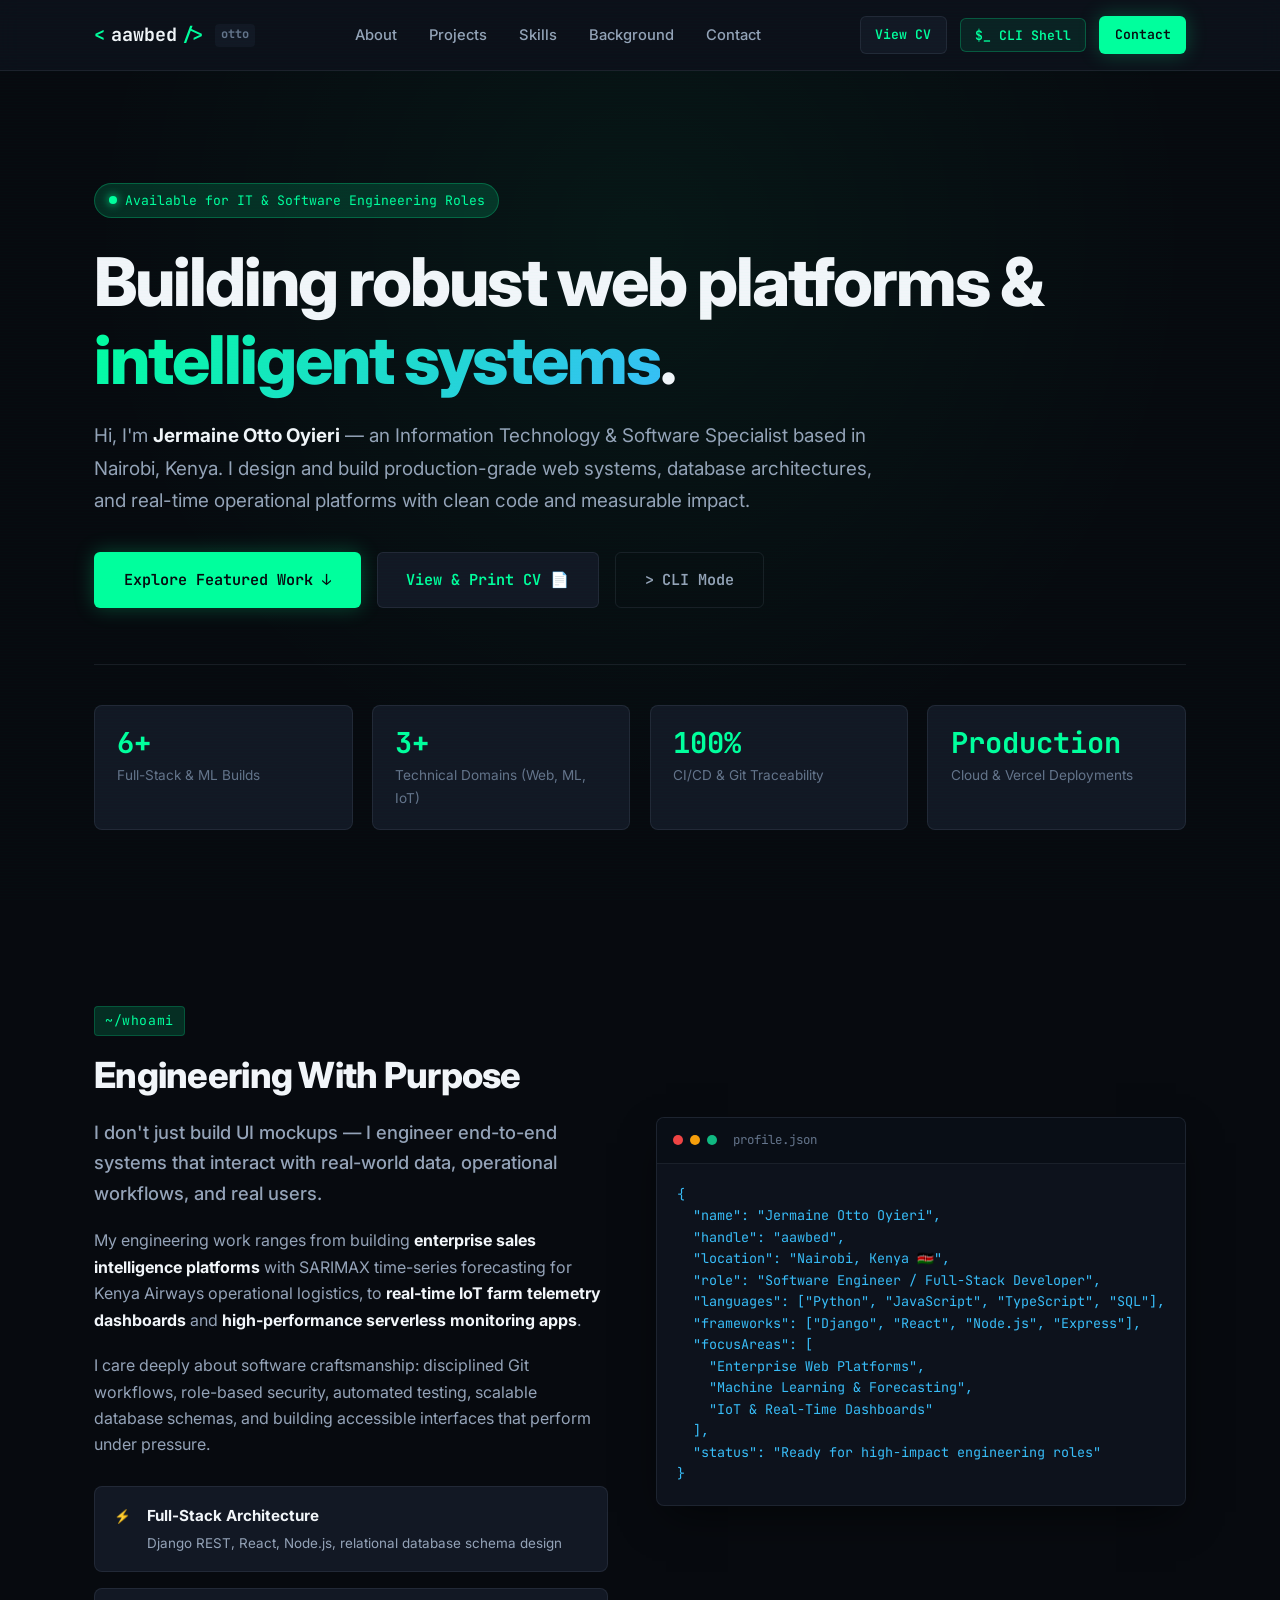
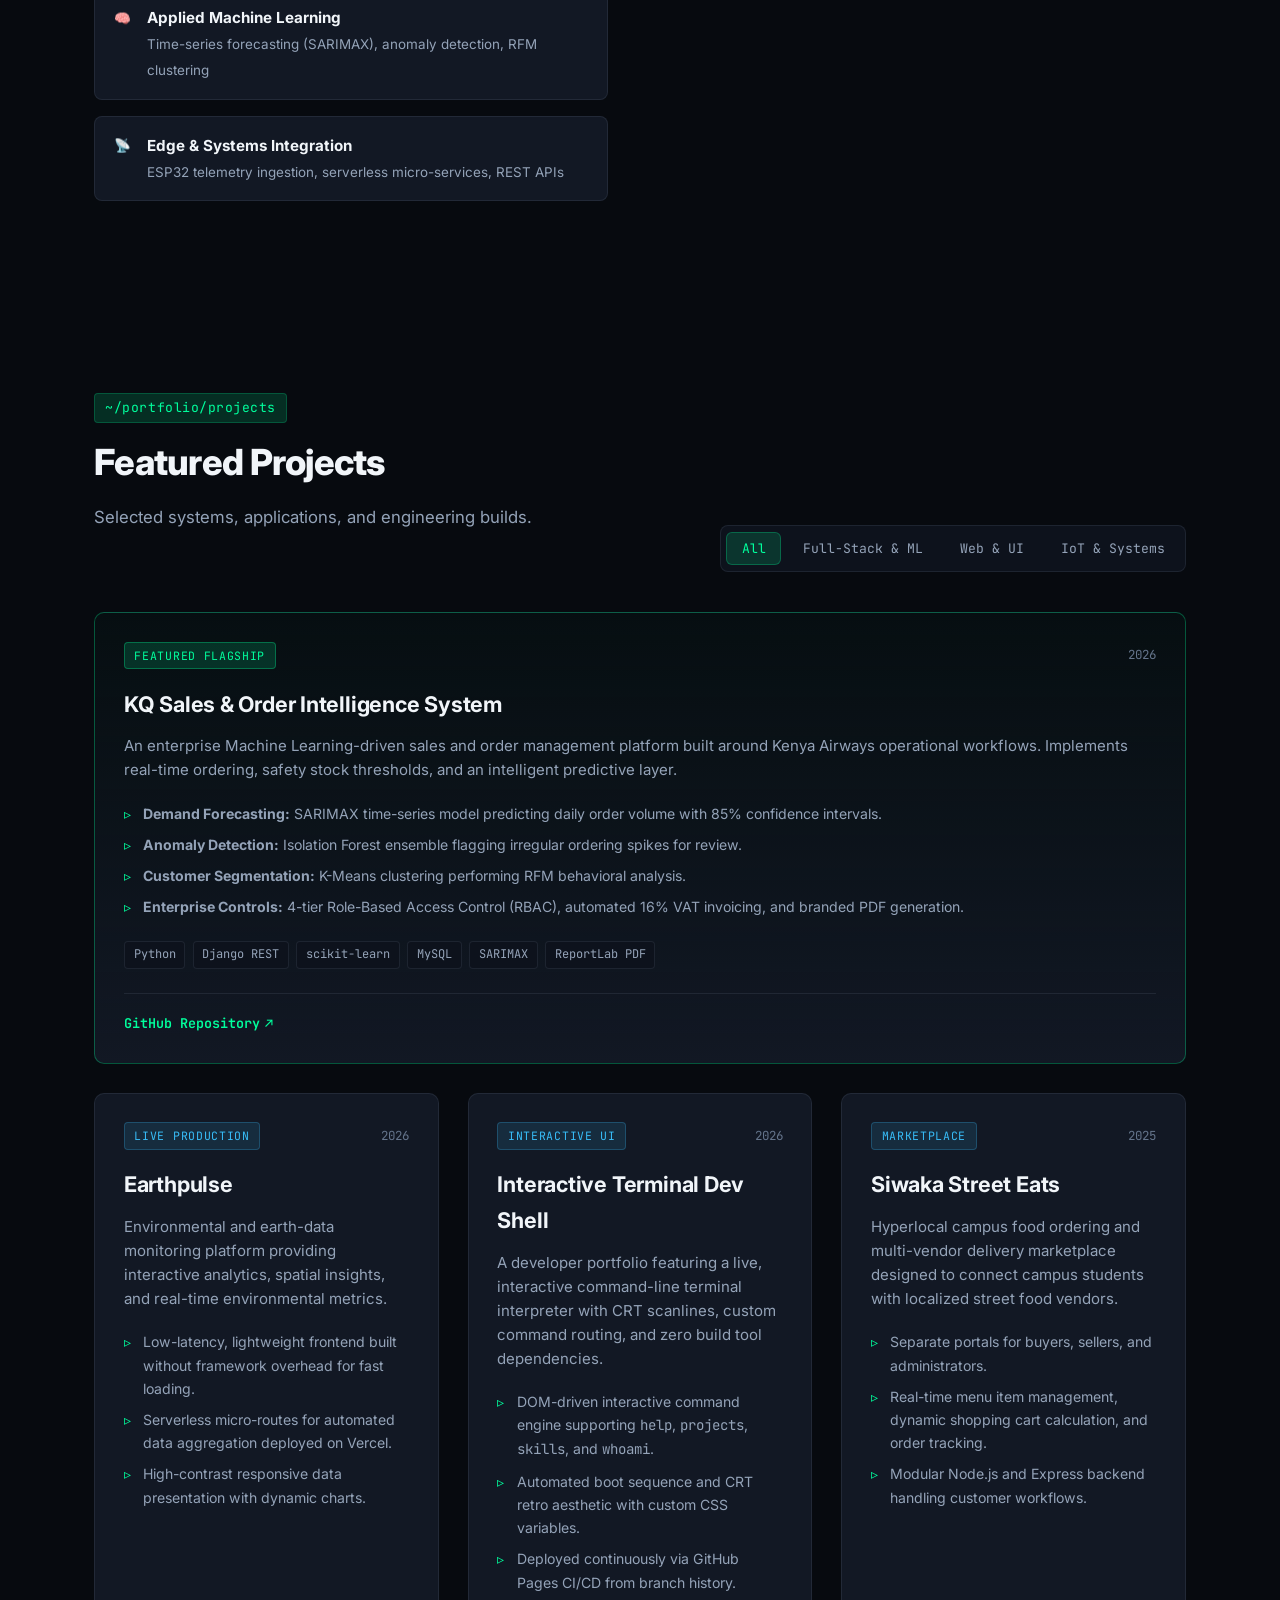
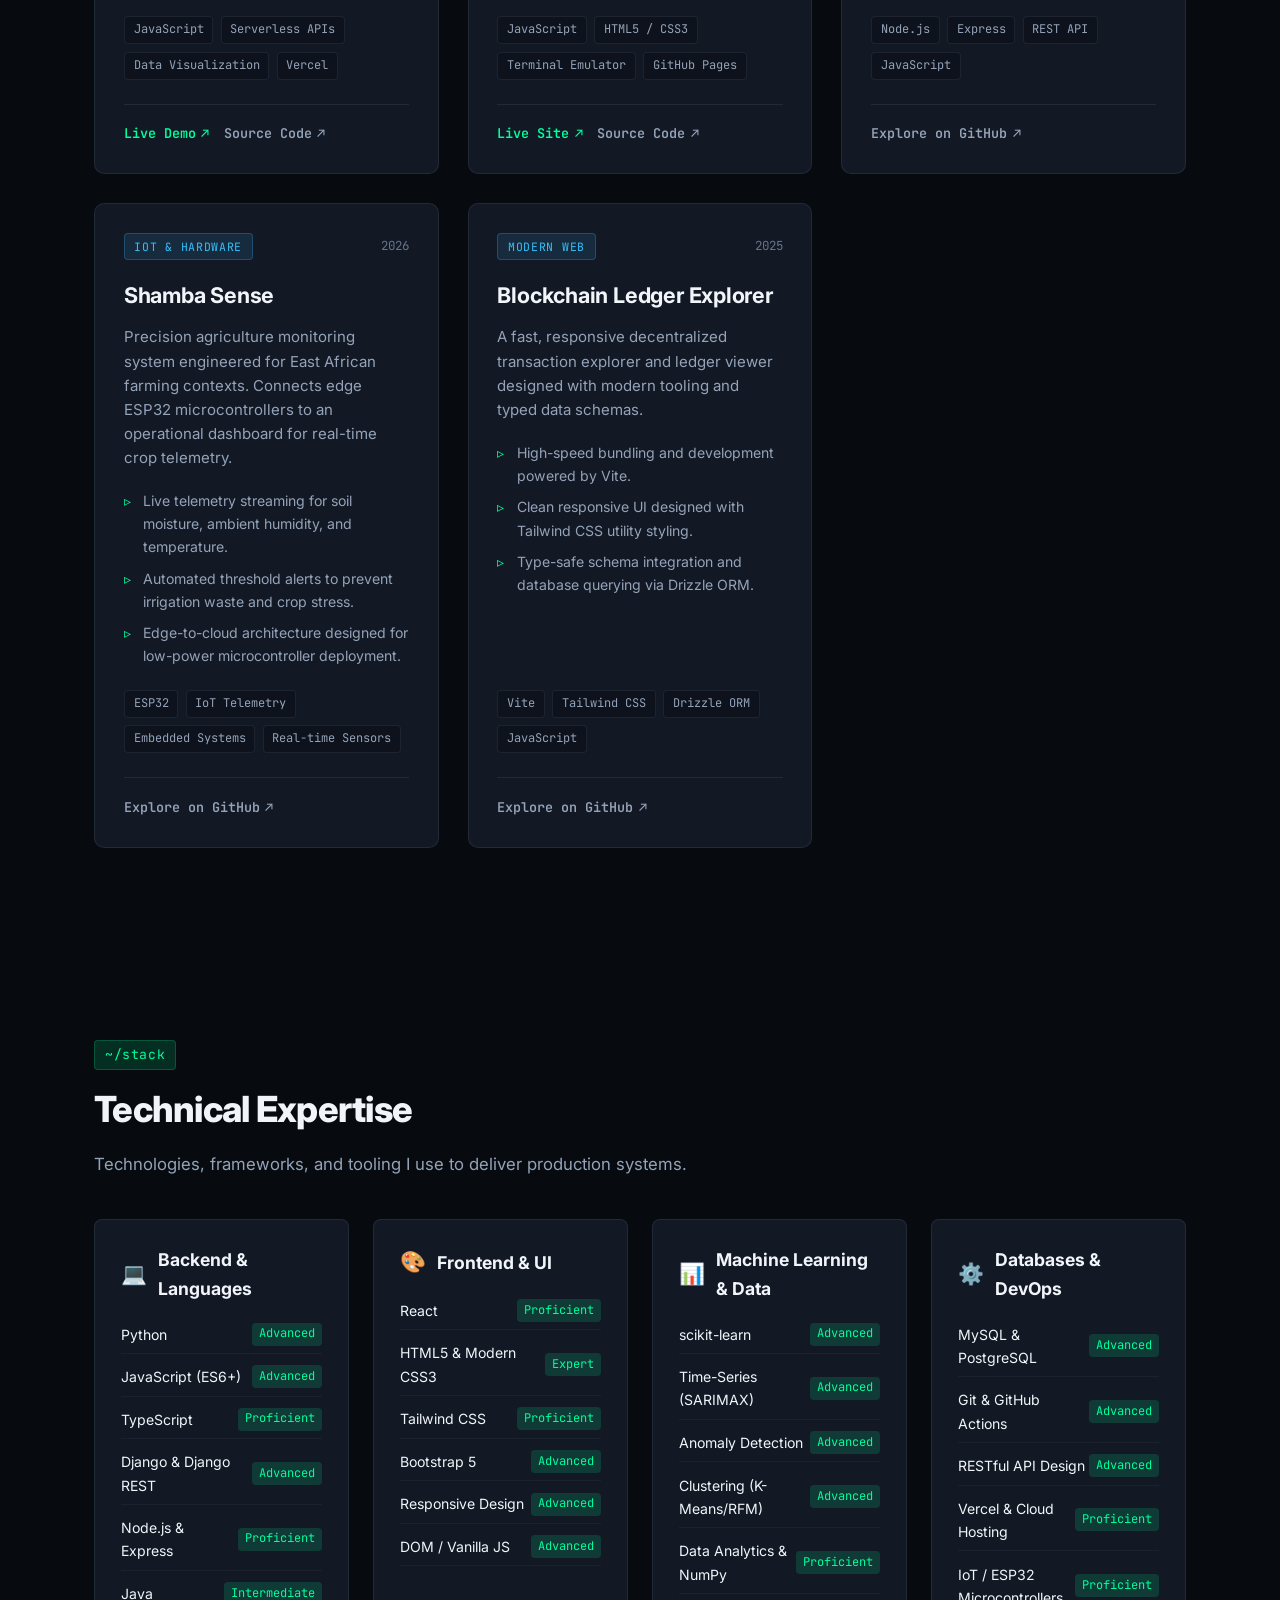
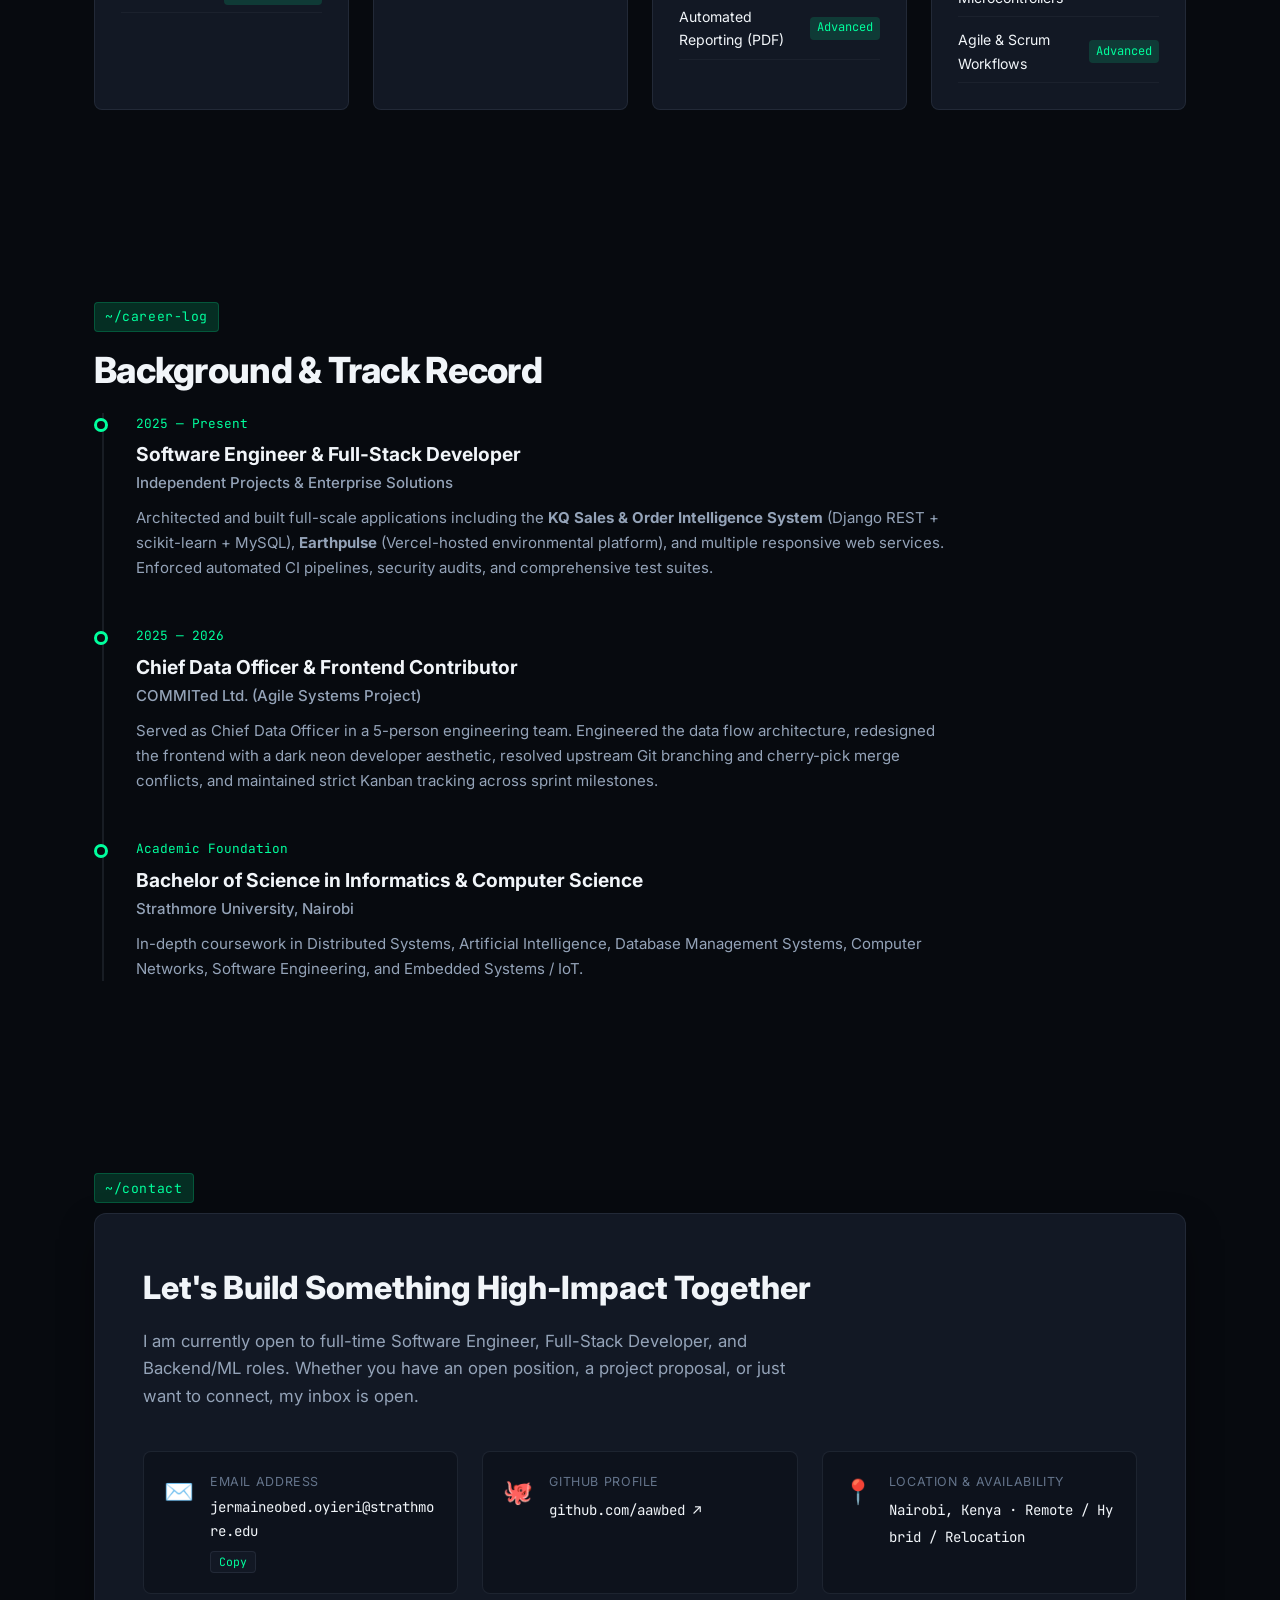
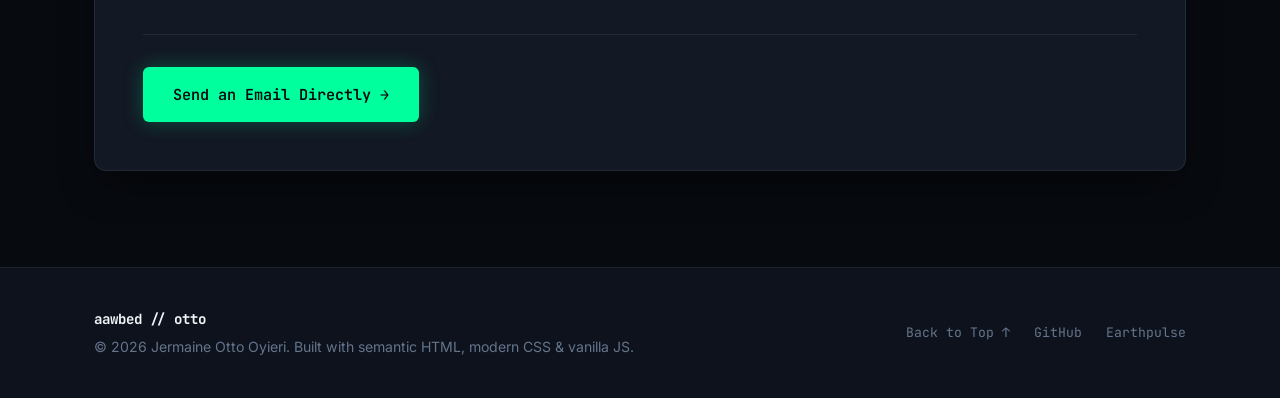
==== commit 2c358da2: "feat: add professional ATS CV, printable template, and navigation links" ====
--- a/index.html
+++ b/index.html
@@ -29,10 +29,11 @@
       </nav>
 
       <div class="nav-actions">
+        <a href="CV_Jermaine_Obed.html" target="_blank" class="btn btn-sm btn-secondary">View CV</a>
         <button class="btn btn-sm btn-terminal" id="terminalToggleBtn" title="Launch Interactive Terminal">
           <span class="terminal-icon">$_</span> CLI Shell
         </button>
-        <a href="mailto:jermaineobed.oyieri@strathmore.edu" class="btn btn-sm btn-primary">Hire Me</a>
+        <a href="mailto:jermaineobed.oyieri@strathmore.edu" class="btn btn-sm btn-primary">Contact</a>
       </div>
 
       <button class="mobile-menu-btn" id="mobileMenuBtn" aria-label="Toggle mobile menu">
@@ -45,21 +46,21 @@
   <section class="hero-section" id="hero">
     <div class="container hero-container">
       <div class="hero-badge">
-        <span class="badge-dot"></span> Available for Software Engineering Roles
+        <span class="badge-dot"></span> Available for IT &amp; Software Engineering Roles
       </div>
       <h1 class="hero-title">
         Building robust web platforms &amp; <span class="gradient-text">intelligent systems</span>.
       </h1>
       <p class="hero-subtitle">
-        Hi, I'm <strong>Jermaine Otto Oyieri</strong> — a Software Engineer and Full-Stack Developer based in Nairobi, Kenya. I design and build production-grade web systems, machine learning forecasting pipelines, and real-time IoT architectures with clean code and measurable impact.
+        Hi, I'm <strong>Jermaine Otto Oyieri</strong> — an Information Technology &amp; Software Specialist based in Nairobi, Kenya. I design and build production-grade web systems, database architectures, and real-time operational platforms with clean code and measurable impact.
       </p>
 
       <div class="hero-cta-group">
         <a href="#projects" class="btn btn-primary btn-lg">Explore Featured Work ↓</a>
-        <button class="btn btn-secondary btn-lg" id="heroTerminalBtn">
-          <span class="terminal-icon">&gt;</span> Launch Terminal Mode
+        <a href="CV_Jermaine_Obed.html" target="_blank" class="btn btn-secondary btn-lg">View &amp; Print CV 📄</a>
+        <button class="btn btn-ghost btn-lg" id="heroTerminalBtn">
+          <span class="terminal-icon">&gt;</span> CLI Mode
         </button>
-        <a href="#contact" class="btn btn-ghost btn-lg">Get in Touch</a>
       </div>
 
       <div class="hero-metrics">
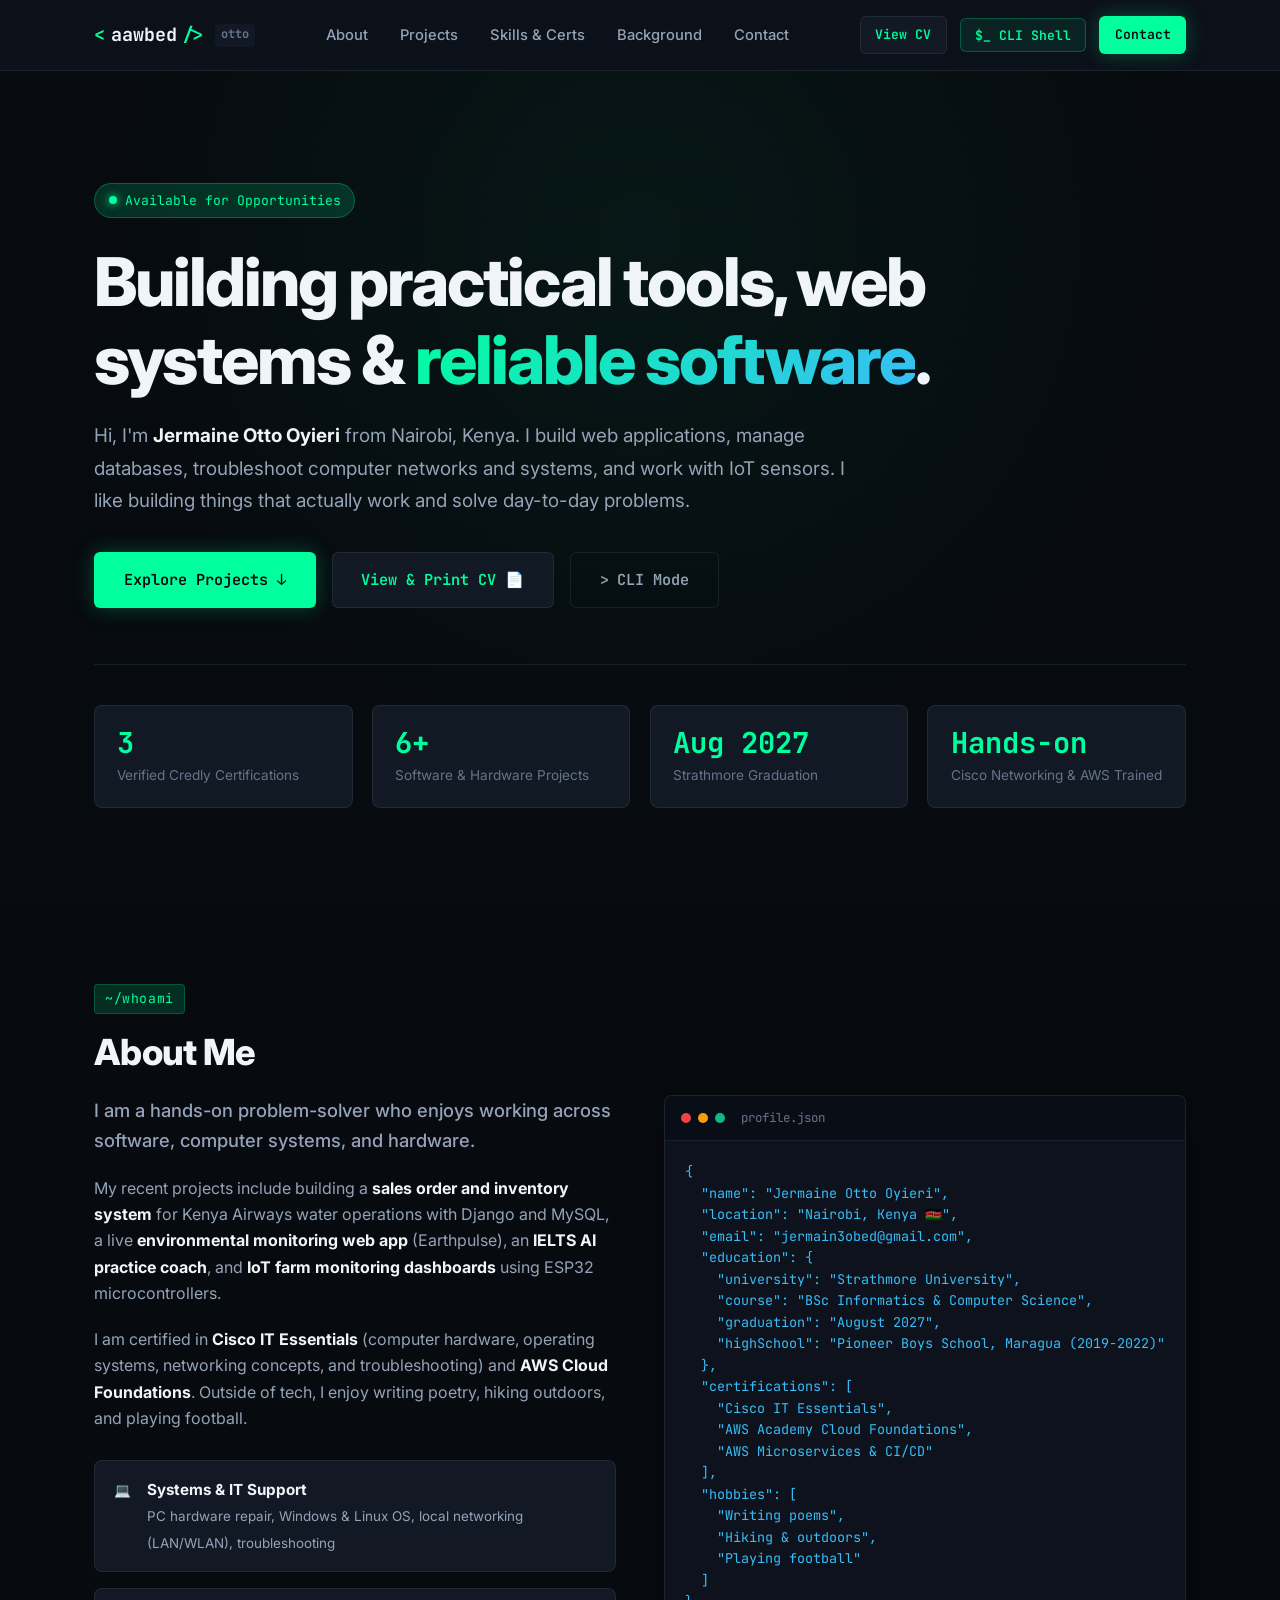
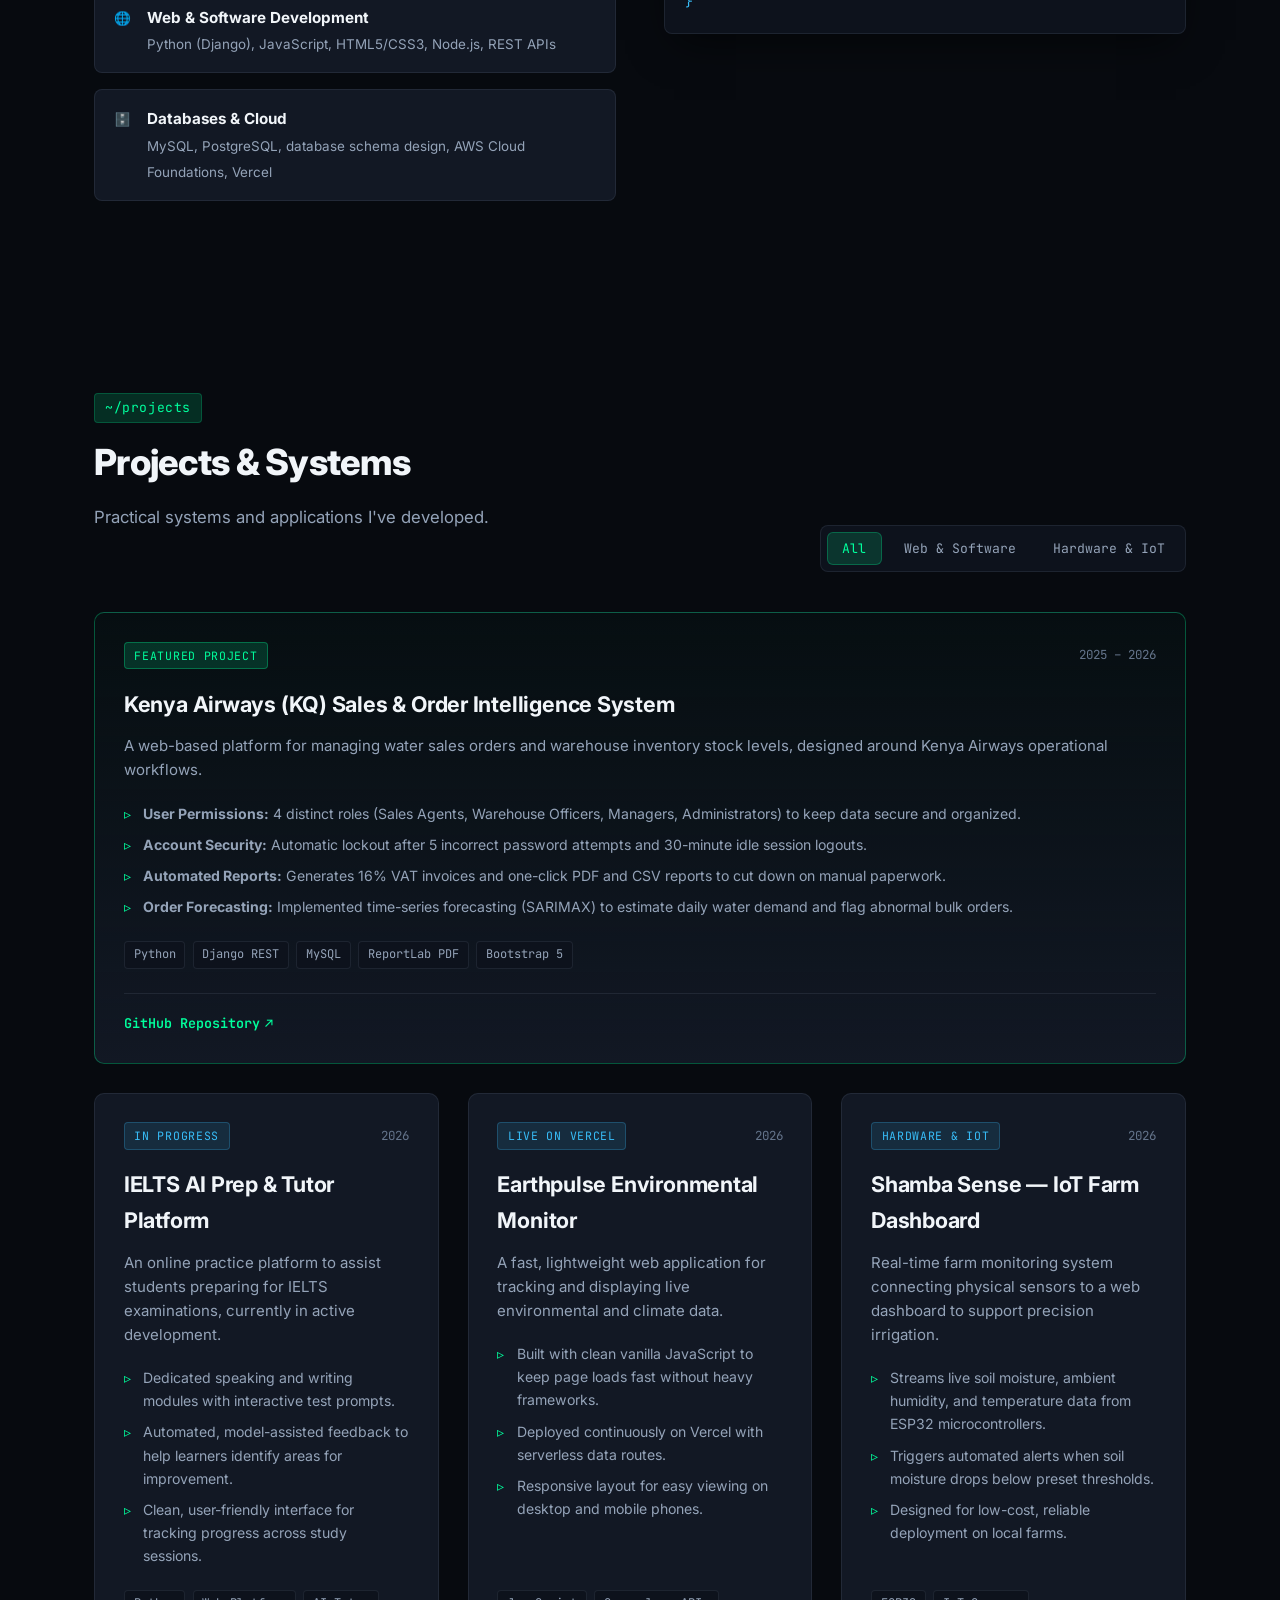
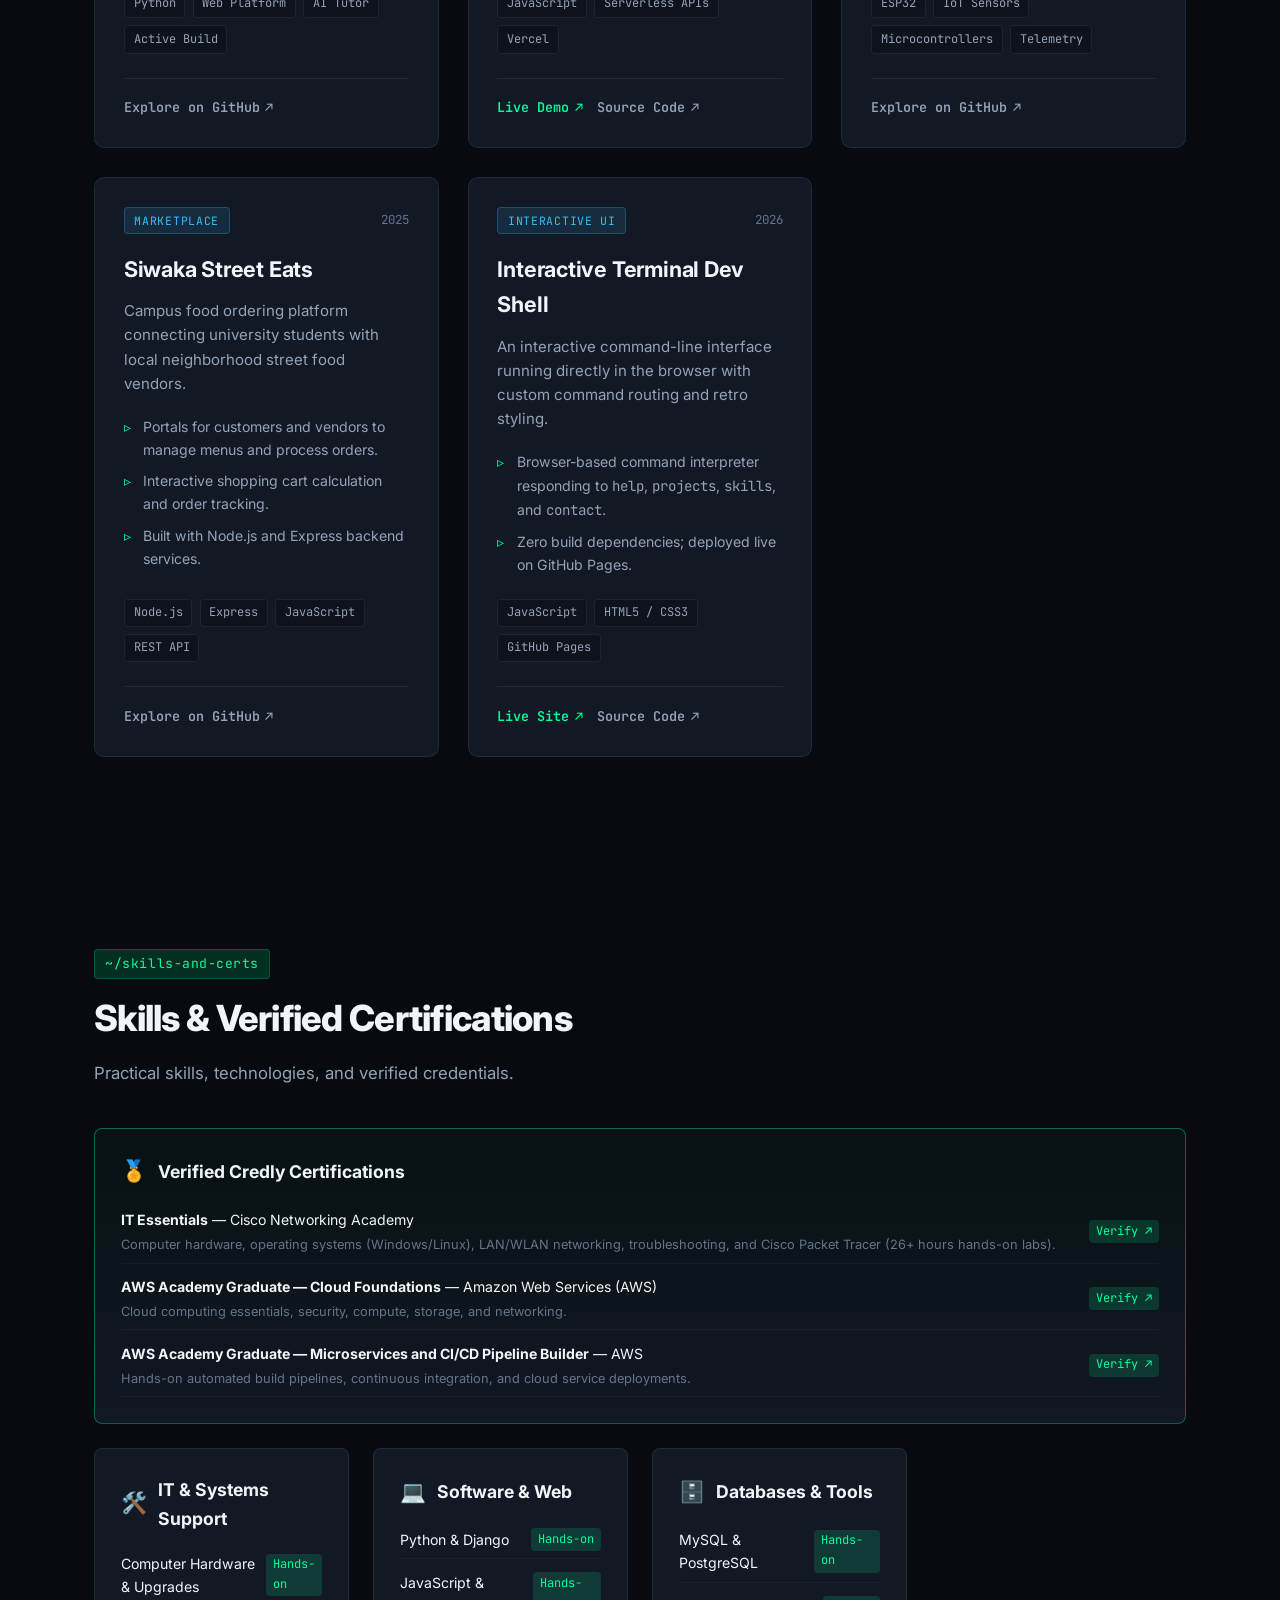
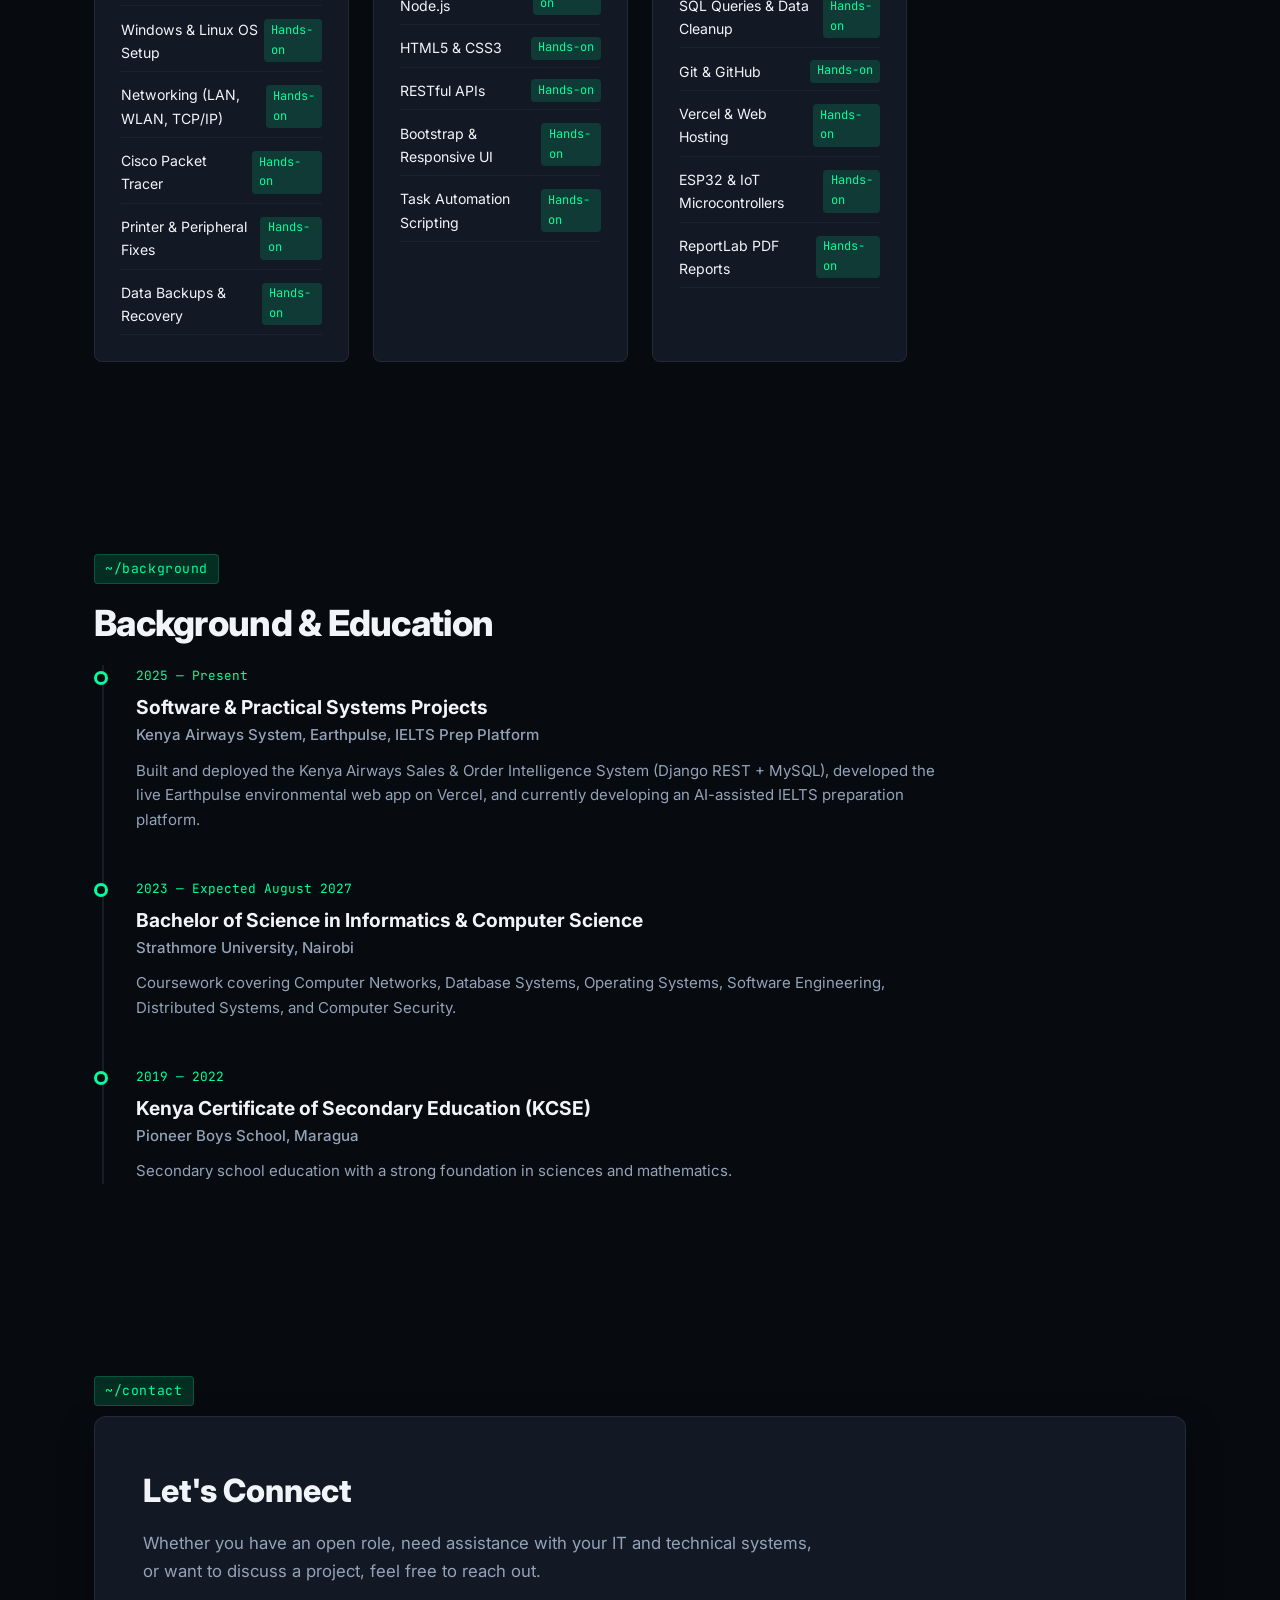
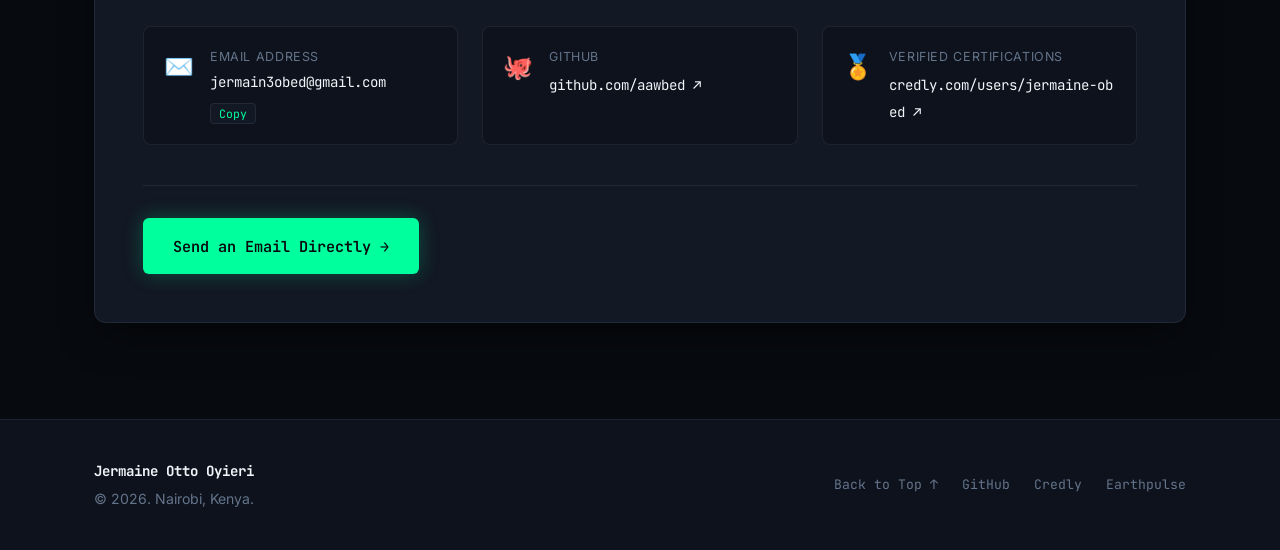
==== commit a371dc2b: "feat: refine portfolio with Credly certs, IELTS project, Pioneer Boys School, and updated CV" ====
--- a/index.html
+++ b/index.html
@@ -3,8 +3,8 @@
 <head>
   <meta charset="UTF-8">
   <meta name="viewport" content="width=device-width, initial-scale=1.0">
-  <title>Jermaine Otto Oyieri | Software Engineer</title>
-  <meta name="description" content="Portfolio of Jermaine Otto Oyieri — Software Engineer & Full-Stack Developer specializing in robust web applications, applied machine learning, and intelligent systems.">
+  <title>Jermaine Otto Oyieri | Portfolio</title>
+  <meta name="description" content="Portfolio of Jermaine Otto Oyieri — Practical systems, web development, IT solutions, and software projects.">
   <link rel="preconnect" href="https://fonts.googleapis.com">
   <link rel="preconnect" href="https://fonts.gstatic.com" crossorigin>
   <link href="https://fonts.googleapis.com/css2?family=Inter:wght@300;400;500;600;700;800&family=JetBrains+Mono:wght@400;500;600;700&display=swap" rel="stylesheet">
@@ -23,7 +23,7 @@
       <nav class="nav-links" id="navLinks">
         <a href="#about">About</a>
         <a href="#projects">Projects</a>
-        <a href="#skills">Skills</a>
+        <a href="#skills">Skills &amp; Certs</a>
         <a href="#experience">Background</a>
         <a href="#contact">Contact</a>
       </nav>
@@ -33,7 +33,7 @@
         <button class="btn btn-sm btn-terminal" id="terminalToggleBtn" title="Launch Interactive Terminal">
           <span class="terminal-icon">$_</span> CLI Shell
         </button>
-        <a href="mailto:jermaineobed.oyieri@strathmore.edu" class="btn btn-sm btn-primary">Contact</a>
+        <a href="mailto:jermain3obed@gmail.com" class="btn btn-sm btn-primary">Contact</a>
       </div>
 
       <button class="mobile-menu-btn" id="mobileMenuBtn" aria-label="Toggle mobile menu">
@@ -46,17 +46,17 @@
   <section class="hero-section" id="hero">
     <div class="container hero-container">
       <div class="hero-badge">
-        <span class="badge-dot"></span> Available for IT &amp; Software Engineering Roles
+        <span class="badge-dot"></span> Available for Opportunities
       </div>
       <h1 class="hero-title">
-        Building robust web platforms &amp; <span class="gradient-text">intelligent systems</span>.
+        Building practical tools, web systems &amp; <span class="gradient-text">reliable software</span>.
       </h1>
       <p class="hero-subtitle">
-        Hi, I'm <strong>Jermaine Otto Oyieri</strong> — an Information Technology &amp; Software Specialist based in Nairobi, Kenya. I design and build production-grade web systems, database architectures, and real-time operational platforms with clean code and measurable impact.
+        Hi, I'm <strong>Jermaine Otto Oyieri</strong> from Nairobi, Kenya. I build web applications, manage databases, troubleshoot computer networks and systems, and work with IoT sensors. I like building things that actually work and solve day-to-day problems.
       </p>
 
       <div class="hero-cta-group">
-        <a href="#projects" class="btn btn-primary btn-lg">Explore Featured Work ↓</a>
+        <a href="#projects" class="btn btn-primary btn-lg">Explore Projects ↓</a>
         <a href="CV_Jermaine_Obed.html" target="_blank" class="btn btn-secondary btn-lg">View &amp; Print CV 📄</a>
         <button class="btn btn-ghost btn-lg" id="heroTerminalBtn">
           <span class="terminal-icon">&gt;</span> CLI Mode
@@ -65,20 +65,20 @@
 
       <div class="hero-metrics">
         <div class="metric-card">
+          <div class="metric-number">3</div>
+          <div class="metric-label">Verified Credly Certifications</div>
+        </div>
+        <div class="metric-card">
           <div class="metric-number">6+</div>
-          <div class="metric-label">Full-Stack &amp; ML Builds</div>
+          <div class="metric-label">Software &amp; Hardware Projects</div>
         </div>
         <div class="metric-card">
-          <div class="metric-number">3+</div>
-          <div class="metric-label">Technical Domains (Web, ML, IoT)</div>
+          <div class="metric-number">Aug 2027</div>
+          <div class="metric-label">Strathmore Graduation</div>
         </div>
         <div class="metric-card">
-          <div class="metric-number">100%</div>
-          <div class="metric-label">CI/CD &amp; Git Traceability</div>
-        </div>
-        <div class="metric-card">
-          <div class="metric-number">Production</div>
-          <div class="metric-label">Cloud &amp; Vercel Deployments</div>
+          <div class="metric-number">Hands-on</div>
+          <div class="metric-label">Cisco Networking &amp; AWS Trained</div>
         </div>
       </div>
     </div>
@@ -88,39 +88,39 @@
   <section class="section about-section" id="about">
     <div class="container">
       <div class="section-tag">~/whoami</div>
-      <h2 class="section-title">Engineering With Purpose</h2>
+      <h2 class="section-title">About Me</h2>
 
       <div class="about-grid">
         <div class="about-text">
           <p class="lead-paragraph">
-            I don't just build UI mockups — I engineer end-to-end systems that interact with real-world data, operational workflows, and real users.
+            I am a hands-on problem-solver who enjoys working across software, computer systems, and hardware.
           </p>
           <p>
-            My engineering work ranges from building <strong>enterprise sales intelligence platforms</strong> with SARIMAX time-series forecasting for Kenya Airways operational logistics, to <strong>real-time IoT farm telemetry dashboards</strong> and <strong>high-performance serverless monitoring apps</strong>.
+            My recent projects include building a <strong>sales order and inventory system</strong> for Kenya Airways water operations with Django and MySQL, a live <strong>environmental monitoring web app</strong> (Earthpulse), an <strong>IELTS AI practice coach</strong>, and <strong>IoT farm monitoring dashboards</strong> using ESP32 microcontrollers.
           </p>
           <p>
-            I care deeply about software craftsmanship: disciplined Git workflows, role-based security, automated testing, scalable database schemas, and building accessible interfaces that perform under pressure.
+            I am certified in <strong>Cisco IT Essentials</strong> (computer hardware, operating systems, networking concepts, and troubleshooting) and <strong>AWS Cloud Foundations</strong>. Outside of tech, I enjoy writing poetry, hiking outdoors, and playing football.
           </p>
           <div class="about-highlights">
             <div class="highlight-item">
-              <span class="highlight-icon">⚡</span>
+              <span class="highlight-icon">💻</span>
               <div>
-                <strong>Full-Stack Architecture</strong>
-                <span>Django REST, React, Node.js, relational database schema design</span>
+                <strong>Systems &amp; IT Support</strong>
+                <span>PC hardware repair, Windows &amp; Linux OS, local networking (LAN/WLAN), troubleshooting</span>
               </div>
             </div>
             <div class="highlight-item">
-              <span class="highlight-icon">🧠</span>
+              <span class="highlight-icon">🌐</span>
               <div>
-                <strong>Applied Machine Learning</strong>
-                <span>Time-series forecasting (SARIMAX), anomaly detection, RFM clustering</span>
+                <strong>Web &amp; Software Development</strong>
+                <span>Python (Django), JavaScript, HTML5/CSS3, Node.js, REST APIs</span>
               </div>
             </div>
             <div class="highlight-item">
-              <span class="highlight-icon">📡</span>
+              <span class="highlight-icon">🗄️</span>
               <div>
-                <strong>Edge &amp; Systems Integration</strong>
-                <span>ESP32 telemetry ingestion, serverless micro-services, REST APIs</span>
+                <strong>Databases &amp; Cloud</strong>
+                <span>MySQL, PostgreSQL, database schema design, AWS Cloud Foundations, Vercel</span>
               </div>
             </div>
           </div>
@@ -136,17 +136,24 @@
             </div>
             <pre class="terminal-content"><code>{
   "name": "Jermaine Otto Oyieri",
-  "handle": "aawbed",
   "location": "Nairobi, Kenya 🇰🇪",
-  "role": "Software Engineer / Full-Stack Developer",
-  "languages": ["Python", "JavaScript", "TypeScript", "SQL"],
-  "frameworks": ["Django", "React", "Node.js", "Express"],
-  "focusAreas": [
-    "Enterprise Web Platforms",
-    "Machine Learning & Forecasting",
-    "IoT & Real-Time Dashboards"
+  "email": "jermain3obed@gmail.com",
+  "education": {
+    "university": "Strathmore University",
+    "course": "BSc Informatics & Computer Science",
+    "graduation": "August 2027",
+    "highSchool": "Pioneer Boys School, Maragua (2019-2022)"
+  },
+  "certifications": [
+    "Cisco IT Essentials",
+    "AWS Academy Cloud Foundations",
+    "AWS Microservices & CI/CD"
   ],
-  "status": "Ready for high-impact engineering roles"
+  "hobbies": [
+    "Writing poems",
+    "Hiking & outdoors",
+    "Playing football"
+  ]
 }</code></pre>
           </div>
         </div>
@@ -157,45 +164,43 @@
   <!-- Featured Projects Section -->
   <section class="section projects-section" id="projects">
     <div class="container">
-      <div class="section-tag">~/portfolio/projects</div>
+      <div class="section-tag">~/projects</div>
       <div class="section-header-flex">
         <div>
-          <h2 class="section-title">Featured Projects</h2>
-          <p class="section-desc">Selected systems, applications, and engineering builds.</p>
+          <h2 class="section-title">Projects &amp; Systems</h2>
+          <p class="section-desc">Practical systems and applications I've developed.</p>
         </div>
         <div class="filter-tabs" id="projectFilters">
           <button class="filter-tab active" data-filter="all">All</button>
-          <button class="filter-tab" data-filter="fullstack">Full-Stack &amp; ML</button>
-          <button class="filter-tab" data-filter="frontend">Web &amp; UI</button>
-          <button class="filter-tab" data-filter="iot">IoT &amp; Systems</button>
+          <button class="filter-tab" data-filter="software">Web &amp; Software</button>
+          <button class="filter-tab" data-filter="hardware">Hardware &amp; IoT</button>
         </div>
       </div>
 
       <div class="projects-grid" id="projectsGrid">
 
         <!-- Project 1: KQ Sales & Order Intelligence -->
-        <article class="project-card featured" data-category="fullstack">
+        <article class="project-card featured" data-category="software">
           <div class="card-top">
-            <span class="project-pill featured-pill">Featured Flagship</span>
-            <span class="project-year">2026</span>
-          </div>
-          <h3 class="project-title">KQ Sales &amp; Order Intelligence System</h3>
+            <span class="project-pill featured-pill">Featured Project</span>
+            <span class="project-year">2025 – 2026</span>
+          </div>
+          <h3 class="project-title">Kenya Airways (KQ) Sales &amp; Order Intelligence System</h3>
           <p class="project-description">
-            An enterprise Machine Learning-driven sales and order management platform built around Kenya Airways operational workflows. Implements real-time ordering, safety stock thresholds, and an intelligent predictive layer.
+            A web-based platform for managing water sales orders and warehouse inventory stock levels, designed around Kenya Airways operational workflows.
           </p>
           <ul class="project-features">
-            <li><strong>Demand Forecasting:</strong> SARIMAX time-series model predicting daily order volume with 85% confidence intervals.</li>
-            <li><strong>Anomaly Detection:</strong> Isolation Forest ensemble flagging irregular ordering spikes for review.</li>
-            <li><strong>Customer Segmentation:</strong> K-Means clustering performing RFM behavioral analysis.</li>
-            <li><strong>Enterprise Controls:</strong> 4-tier Role-Based Access Control (RBAC), automated 16% VAT invoicing, and branded PDF generation.</li>
+            <li><strong>User Permissions:</strong> 4 distinct roles (Sales Agents, Warehouse Officers, Managers, Administrators) to keep data secure and organized.</li>
+            <li><strong>Account Security:</strong> Automatic lockout after 5 incorrect password attempts and 30-minute idle session logouts.</li>
+            <li><strong>Automated Reports:</strong> Generates 16% VAT invoices and one-click PDF and CSV reports to cut down on manual paperwork.</li>
+            <li><strong>Order Forecasting:</strong> Implemented time-series forecasting (SARIMAX) to estimate daily water demand and flag abnormal bulk orders.</li>
           </ul>
           <div class="tag-list">
             <span class="tag">Python</span>
             <span class="tag">Django REST</span>
-            <span class="tag">scikit-learn</span>
             <span class="tag">MySQL</span>
-            <span class="tag">SARIMAX</span>
             <span class="tag">ReportLab PDF</span>
+            <span class="tag">Bootstrap 5</span>
           </div>
           <div class="card-links">
             <a href="https://github.com/aawbed/kq-sales-order-intelligence" target="_blank" rel="noopener" class="link-btn primary-link">
@@ -204,25 +209,52 @@
           </div>
         </article>
 
-        <!-- Project 2: Earthpulse -->
-        <article class="project-card" data-category="frontend">
+        <!-- Project 2: IELTS AI Prep & Tutor Platform -->
+        <article class="project-card" data-category="software">
           <div class="card-top">
-            <span class="project-pill">Live Production</span>
+            <span class="project-pill">In Progress</span>
             <span class="project-year">2026</span>
           </div>
-          <h3 class="project-title">Earthpulse</h3>
+          <h3 class="project-title">IELTS AI Prep &amp; Tutor Platform</h3>
           <p class="project-description">
-            Environmental and earth-data monitoring platform providing interactive analytics, spatial insights, and real-time environmental metrics.
+            An online practice platform to assist students preparing for IELTS examinations, currently in active development.
           </p>
           <ul class="project-features">
-            <li>Low-latency, lightweight frontend built without framework overhead for fast loading.</li>
-            <li>Serverless micro-routes for automated data aggregation deployed on Vercel.</li>
-            <li>High-contrast responsive data presentation with dynamic charts.</li>
+            <li>Dedicated speaking and writing modules with interactive test prompts.</li>
+            <li>Automated, model-assisted feedback to help learners identify areas for improvement.</li>
+            <li>Clean, user-friendly interface for tracking progress across study sessions.</li>
+          </ul>
+          <div class="tag-list">
+            <span class="tag">Python</span>
+            <span class="tag">Web Platform</span>
+            <span class="tag">AI Tutor</span>
+            <span class="tag">Active Build</span>
+          </div>
+          <div class="card-links">
+            <a href="https://github.com/aawbed" target="_blank" rel="noopener" class="link-btn">
+              Explore on GitHub <span>↗</span>
+            </a>
+          </div>
+        </article>
+
+        <!-- Project 3: Earthpulse -->
+        <article class="project-card" data-category="software">
+          <div class="card-top">
+            <span class="project-pill">Live on Vercel</span>
+            <span class="project-year">2026</span>
+          </div>
+          <h3 class="project-title">Earthpulse Environmental Monitor</h3>
+          <p class="project-description">
+            A fast, lightweight web application for tracking and displaying live environmental and climate data.
+          </p>
+          <ul class="project-features">
+            <li>Built with clean vanilla JavaScript to keep page loads fast without heavy frameworks.</li>
+            <li>Deployed continuously on Vercel with serverless data routes.</li>
+            <li>Responsive layout for easy viewing on desktop and mobile phones.</li>
           </ul>
           <div class="tag-list">
             <span class="tag">JavaScript</span>
             <span class="tag">Serverless APIs</span>
-            <span class="tag">Data Visualization</span>
             <span class="tag">Vercel</span>
           </div>
           <div class="card-links">
@@ -235,25 +267,79 @@
           </div>
         </article>
 
-        <!-- Project 3: Interactive Terminal Shell Portfolio -->
-        <article class="project-card" data-category="frontend">
+        <!-- Project 4: Shamba Sense -->
+        <article class="project-card" data-category="hardware">
+          <div class="card-top">
+            <span class="project-pill">Hardware &amp; IoT</span>
+            <span class="project-year">2026</span>
+          </div>
+          <h3 class="project-title">Shamba Sense — IoT Farm Dashboard</h3>
+          <p class="project-description">
+            Real-time farm monitoring system connecting physical sensors to a web dashboard to support precision irrigation.
+          </p>
+          <ul class="project-features">
+            <li>Streams live soil moisture, ambient humidity, and temperature data from ESP32 microcontrollers.</li>
+            <li>Triggers automated alerts when soil moisture drops below preset thresholds.</li>
+            <li>Designed for low-cost, reliable deployment on local farms.</li>
+          </ul>
+          <div class="tag-list">
+            <span class="tag">ESP32</span>
+            <span class="tag">IoT Sensors</span>
+            <span class="tag">Microcontrollers</span>
+            <span class="tag">Telemetry</span>
+          </div>
+          <div class="card-links">
+            <a href="https://github.com/aawbed" target="_blank" rel="noopener" class="link-btn">
+              Explore on GitHub <span>↗</span>
+            </a>
+          </div>
+        </article>
+
+        <!-- Project 5: Siwaka Street Eats -->
+        <article class="project-card" data-category="software">
+          <div class="card-top">
+            <span class="project-pill">Marketplace</span>
+            <span class="project-year">2025</span>
+          </div>
+          <h3 class="project-title">Siwaka Street Eats</h3>
+          <p class="project-description">
+            Campus food ordering platform connecting university students with local neighborhood street food vendors.
+          </p>
+          <ul class="project-features">
+            <li>Portals for customers and vendors to manage menus and process orders.</li>
+            <li>Interactive shopping cart calculation and order tracking.</li>
+            <li>Built with Node.js and Express backend services.</li>
+          </ul>
+          <div class="tag-list">
+            <span class="tag">Node.js</span>
+            <span class="tag">Express</span>
+            <span class="tag">JavaScript</span>
+            <span class="tag">REST API</span>
+          </div>
+          <div class="card-links">
+            <a href="https://github.com/aawbed" target="_blank" rel="noopener" class="link-btn">
+              Explore on GitHub <span>↗</span>
+            </a>
+          </div>
+        </article>
+
+        <!-- Project 6: Interactive Terminal Dev Shell -->
+        <article class="project-card" data-category="software">
           <div class="card-top">
             <span class="project-pill">Interactive UI</span>
             <span class="project-year">2026</span>
           </div>
           <h3 class="project-title">Interactive Terminal Dev Shell</h3>
           <p class="project-description">
-            A developer portfolio featuring a live, interactive command-line terminal interpreter with CRT scanlines, custom command routing, and zero build tool dependencies.
+            An interactive command-line interface running directly in the browser with custom command routing and retro styling.
           </p>
           <ul class="project-features">
-            <li>DOM-driven interactive command engine supporting <code>help</code>, <code>projects</code>, <code>skills</code>, and <code>whoami</code>.</li>
-            <li>Automated boot sequence and CRT retro aesthetic with custom CSS variables.</li>
-            <li>Deployed continuously via GitHub Pages CI/CD from branch history.</li>
+            <li>Browser-based command interpreter responding to <code>help</code>, <code>projects</code>, <code>skills</code>, and <code>contact</code>.</li>
+            <li>Zero build dependencies; deployed live on GitHub Pages.</li>
           </ul>
           <div class="tag-list">
             <span class="tag">JavaScript</span>
             <span class="tag">HTML5 / CSS3</span>
-            <span class="tag">Terminal Emulator</span>
             <span class="tag">GitHub Pages</span>
           </div>
           <div class="card-links">
@@ -266,161 +352,95 @@
           </div>
         </article>
 
-        <!-- Project 4: Siwaka Street Eats -->
-        <article class="project-card" data-category="fullstack">
-          <div class="card-top">
-            <span class="project-pill">Marketplace</span>
-            <span class="project-year">2025</span>
-          </div>
-          <h3 class="project-title">Siwaka Street Eats</h3>
-          <p class="project-description">
-            Hyperlocal campus food ordering and multi-vendor delivery marketplace designed to connect campus students with localized street food vendors.
-          </p>
-          <ul class="project-features">
-            <li>Separate portals for buyers, sellers, and administrators.</li>
-            <li>Real-time menu item management, dynamic shopping cart calculation, and order tracking.</li>
-            <li>Modular Node.js and Express backend handling customer workflows.</li>
-          </ul>
-          <div class="tag-list">
-            <span class="tag">Node.js</span>
-            <span class="tag">Express</span>
-            <span class="tag">REST API</span>
-            <span class="tag">JavaScript</span>
-          </div>
-          <div class="card-links">
-            <a href="https://github.com/aawbed" target="_blank" rel="noopener" class="link-btn">
-              Explore on GitHub <span>↗</span>
-            </a>
-          </div>
-        </article>
-
-        <!-- Project 5: Shamba Sense -->
-        <article class="project-card" data-category="iot">
-          <div class="card-top">
-            <span class="project-pill">IoT &amp; Hardware</span>
-            <span class="project-year">2026</span>
-          </div>
-          <h3 class="project-title">Shamba Sense</h3>
-          <p class="project-description">
-            Precision agriculture monitoring system engineered for East African farming contexts. Connects edge ESP32 microcontrollers to an operational dashboard for real-time crop telemetry.
-          </p>
-          <ul class="project-features">
-            <li>Live telemetry streaming for soil moisture, ambient humidity, and temperature.</li>
-            <li>Automated threshold alerts to prevent irrigation waste and crop stress.</li>
-            <li>Edge-to-cloud architecture designed for low-power microcontroller deployment.</li>
-          </ul>
-          <div class="tag-list">
-            <span class="tag">ESP32</span>
-            <span class="tag">IoT Telemetry</span>
-            <span class="tag">Embedded Systems</span>
-            <span class="tag">Real-time Sensors</span>
-          </div>
-          <div class="card-links">
-            <a href="https://github.com/aawbed" target="_blank" rel="noopener" class="link-btn">
-              Explore on GitHub <span>↗</span>
-            </a>
-          </div>
-        </article>
-
-        <!-- Project 6: Blockchain Ledger Explorer -->
-        <article class="project-card" data-category="frontend">
-          <div class="card-top">
-            <span class="project-pill">Modern Web</span>
-            <span class="project-year">2025</span>
-          </div>
-          <h3 class="project-title">Blockchain Ledger Explorer</h3>
-          <p class="project-description">
-            A fast, responsive decentralized transaction explorer and ledger viewer designed with modern tooling and typed data schemas.
-          </p>
-          <ul class="project-features">
-            <li>High-speed bundling and development powered by Vite.</li>
-            <li>Clean responsive UI designed with Tailwind CSS utility styling.</li>
-            <li>Type-safe schema integration and database querying via Drizzle ORM.</li>
-          </ul>
-          <div class="tag-list">
-            <span class="tag">Vite</span>
-            <span class="tag">Tailwind CSS</span>
-            <span class="tag">Drizzle ORM</span>
-            <span class="tag">JavaScript</span>
-          </div>
-          <div class="card-links">
-            <a href="https://github.com/aawbed" target="_blank" rel="noopener" class="link-btn">
-              Explore on GitHub <span>↗</span>
-            </a>
-          </div>
-        </article>
-
       </div>
     </div>
   </section>
 
-  <!-- Skills Section -->
+  <!-- Skills & Certifications Section -->
   <section class="section skills-section" id="skills">
     <div class="container">
-      <div class="section-tag">~/stack</div>
-      <h2 class="section-title">Technical Expertise</h2>
-      <p class="section-desc">Technologies, frameworks, and tooling I use to deliver production systems.</p>
+      <div class="section-tag">~/skills-and-certs</div>
+      <h2 class="section-title">Skills &amp; Verified Certifications</h2>
+      <p class="section-desc">Practical skills, technologies, and verified credentials.</p>
 
       <div class="skills-grid">
+
+        <!-- Certifications Block -->
+        <div class="skill-category" style="grid-column: 1 / -1; border-color: rgba(0, 255, 157, 0.35); background: linear-gradient(180deg, rgba(0, 255, 157, 0.03) 0%, var(--bg-card) 100%);">
+          <div class="category-header">
+            <span class="category-icon">🏅</span>
+            <h3>Verified Credly Certifications</h3>
+          </div>
+          <ul class="skill-items">
+            <li>
+              <div>
+                <strong style="color:var(--text-primary);">IT Essentials</strong> — Cisco Networking Academy
+                <div style="font-size:0.8rem; color:var(--text-muted); margin-top:0.2rem;">Computer hardware, operating systems (Windows/Linux), LAN/WLAN networking, troubleshooting, and Cisco Packet Tracer (26+ hours hands-on labs).</div>
+              </div>
+              <a href="https://www.credly.com/users/jermaine-obed" target="_blank" rel="noopener" class="skill-level" style="text-decoration:none;">Verify ↗</a>
+            </li>
+            <li>
+              <div>
+                <strong style="color:var(--text-primary);">AWS Academy Graduate — Cloud Foundations</strong> — Amazon Web Services (AWS)
+                <div style="font-size:0.8rem; color:var(--text-muted); margin-top:0.2rem;">Cloud computing essentials, security, compute, storage, and networking.</div>
+              </div>
+              <a href="https://www.credly.com/users/jermaine-obed" target="_blank" rel="noopener" class="skill-level" style="text-decoration:none;">Verify ↗</a>
+            </li>
+            <li>
+              <div>
+                <strong style="color:var(--text-primary);">AWS Academy Graduate — Microservices and CI/CD Pipeline Builder</strong> — AWS
+                <div style="font-size:0.8rem; color:var(--text-muted); margin-top:0.2rem;">Hands-on automated build pipelines, continuous integration, and cloud service deployments.</div>
+              </div>
+              <a href="https://www.credly.com/users/jermaine-obed" target="_blank" rel="noopener" class="skill-level" style="text-decoration:none;">Verify ↗</a>
+            </li>
+          </ul>
+        </div>
+
+        <div class="skill-category">
+          <div class="category-header">
+            <span class="category-icon">🛠️</span>
+            <h3>IT &amp; Systems Support</h3>
+          </div>
+          <ul class="skill-items">
+            <li><span class="skill-name">Computer Hardware &amp; Upgrades</span> <span class="skill-level">Hands-on</span></li>
+            <li><span class="skill-name">Windows &amp; Linux OS Setup</span> <span class="skill-level">Hands-on</span></li>
+            <li><span class="skill-name">Networking (LAN, WLAN, TCP/IP)</span> <span class="skill-level">Hands-on</span></li>
+            <li><span class="skill-name">Cisco Packet Tracer</span> <span class="skill-level">Hands-on</span></li>
+            <li><span class="skill-name">Printer &amp; Peripheral Fixes</span> <span class="skill-level">Hands-on</span></li>
+            <li><span class="skill-name">Data Backups &amp; Recovery</span> <span class="skill-level">Hands-on</span></li>
+          </ul>
+        </div>
+
         <div class="skill-category">
           <div class="category-header">
             <span class="category-icon">💻</span>
-            <h3>Backend &amp; Languages</h3>
+            <h3>Software &amp; Web</h3>
           </div>
           <ul class="skill-items">
-            <li><span class="skill-name">Python</span> <span class="skill-level">Advanced</span></li>
-            <li><span class="skill-name">JavaScript (ES6+)</span> <span class="skill-level">Advanced</span></li>
-            <li><span class="skill-name">TypeScript</span> <span class="skill-level">Proficient</span></li>
-            <li><span class="skill-name">Django &amp; Django REST</span> <span class="skill-level">Advanced</span></li>
-            <li><span class="skill-name">Node.js &amp; Express</span> <span class="skill-level">Proficient</span></li>
-            <li><span class="skill-name">Java</span> <span class="skill-level">Intermediate</span></li>
+            <li><span class="skill-name">Python &amp; Django</span> <span class="skill-level">Hands-on</span></li>
+            <li><span class="skill-name">JavaScript &amp; Node.js</span> <span class="skill-level">Hands-on</span></li>
+            <li><span class="skill-name">HTML5 &amp; CSS3</span> <span class="skill-level">Hands-on</span></li>
+            <li><span class="skill-name">RESTful APIs</span> <span class="skill-level">Hands-on</span></li>
+            <li><span class="skill-name">Bootstrap &amp; Responsive UI</span> <span class="skill-level">Hands-on</span></li>
+            <li><span class="skill-name">Task Automation Scripting</span> <span class="skill-level">Hands-on</span></li>
           </ul>
         </div>
 
         <div class="skill-category">
           <div class="category-header">
-            <span class="category-icon">🎨</span>
-            <h3>Frontend &amp; UI</h3>
+            <span class="category-icon">🗄️</span>
+            <h3>Databases &amp; Tools</h3>
           </div>
           <ul class="skill-items">
-            <li><span class="skill-name">React</span> <span class="skill-level">Proficient</span></li>
-            <li><span class="skill-name">HTML5 &amp; Modern CSS3</span> <span class="skill-level">Expert</span></li>
-            <li><span class="skill-name">Tailwind CSS</span> <span class="skill-level">Proficient</span></li>
-            <li><span class="skill-name">Bootstrap 5</span> <span class="skill-level">Advanced</span></li>
-            <li><span class="skill-name">Responsive Design</span> <span class="skill-level">Advanced</span></li>
-            <li><span class="skill-name">DOM / Vanilla JS</span> <span class="skill-level">Advanced</span></li>
-          </ul>
-        </div>
-
-        <div class="skill-category">
-          <div class="category-header">
-            <span class="category-icon">📊</span>
-            <h3>Machine Learning &amp; Data</h3>
-          </div>
-          <ul class="skill-items">
-            <li><span class="skill-name">scikit-learn</span> <span class="skill-level">Advanced</span></li>
-            <li><span class="skill-name">Time-Series (SARIMAX)</span> <span class="skill-level">Advanced</span></li>
-            <li><span class="skill-name">Anomaly Detection</span> <span class="skill-level">Advanced</span></li>
-            <li><span class="skill-name">Clustering (K-Means/RFM)</span> <span class="skill-level">Advanced</span></li>
-            <li><span class="skill-name">Data Analytics &amp; NumPy</span> <span class="skill-level">Proficient</span></li>
-            <li><span class="skill-name">Automated Reporting (PDF)</span> <span class="skill-level">Advanced</span></li>
-          </ul>
-        </div>
-
-        <div class="skill-category">
-          <div class="category-header">
-            <span class="category-icon">⚙️</span>
-            <h3>Databases &amp; DevOps</h3>
-          </div>
-          <ul class="skill-items">
-            <li><span class="skill-name">MySQL &amp; PostgreSQL</span> <span class="skill-level">Advanced</span></li>
-            <li><span class="skill-name">Git &amp; GitHub Actions</span> <span class="skill-level">Advanced</span></li>
-            <li><span class="skill-name">RESTful API Design</span> <span class="skill-level">Advanced</span></li>
-            <li><span class="skill-name">Vercel &amp; Cloud Hosting</span> <span class="skill-level">Proficient</span></li>
-            <li><span class="skill-name">IoT / ESP32 Microcontrollers</span> <span class="skill-level">Proficient</span></li>
-            <li><span class="skill-name">Agile &amp; Scrum Workflows</span> <span class="skill-level">Advanced</span></li>
-          </ul>
-        </div>
+            <li><span class="skill-name">MySQL &amp; PostgreSQL</span> <span class="skill-level">Hands-on</span></li>
+            <li><span class="skill-name">SQL Queries &amp; Data Cleanup</span> <span class="skill-level">Hands-on</span></li>
+            <li><span class="skill-name">Git &amp; GitHub</span> <span class="skill-level">Hands-on</span></li>
+            <li><span class="skill-name">Vercel &amp; Web Hosting</span> <span class="skill-level">Hands-on</span></li>
+            <li><span class="skill-name">ESP32 &amp; IoT Microcontrollers</span> <span class="skill-level">Hands-on</span></li>
+            <li><span class="skill-name">ReportLab PDF Reports</span> <span class="skill-level">Hands-on</span></li>
+          </ul>
+        </div>
+
       </div>
     </div>
   </section>
@@ -428,42 +448,42 @@
   <!-- Background / Experience Section -->
   <section class="section experience-section" id="experience">
     <div class="container">
-      <div class="section-tag">~/career-log</div>
-      <h2 class="section-title">Background &amp; Track Record</h2>
+      <div class="section-tag">~/background</div>
+      <h2 class="section-title">Background &amp; Education</h2>
 
       <div class="timeline">
         <div class="timeline-item">
           <div class="timeline-dot"></div>
           <div class="timeline-date">2025 — Present</div>
           <div class="timeline-content">
-            <h3>Software Engineer &amp; Full-Stack Developer</h3>
-            <p class="timeline-org">Independent Projects &amp; Enterprise Solutions</p>
+            <h3>Software &amp; Practical Systems Projects</h3>
+            <p class="timeline-org">Kenya Airways System, Earthpulse, IELTS Prep Platform</p>
             <p>
-              Architected and built full-scale applications including the <strong>KQ Sales &amp; Order Intelligence System</strong> (Django REST + scikit-learn + MySQL), <strong>Earthpulse</strong> (Vercel-hosted environmental platform), and multiple responsive web services. Enforced automated CI pipelines, security audits, and comprehensive test suites.
+              Built and deployed the Kenya Airways Sales &amp; Order Intelligence System (Django REST + MySQL), developed the live Earthpulse environmental web app on Vercel, and currently developing an AI-assisted IELTS preparation platform.
             </p>
           </div>
         </div>
 
         <div class="timeline-item">
           <div class="timeline-dot"></div>
-          <div class="timeline-date">2025 — 2026</div>
-          <div class="timeline-content">
-            <h3>Chief Data Officer &amp; Frontend Contributor</h3>
-            <p class="timeline-org">COMMITed Ltd. (Agile Systems Project)</p>
-            <p>
-              Served as Chief Data Officer in a 5-person engineering team. Engineered the data flow architecture, redesigned the frontend with a dark neon developer aesthetic, resolved upstream Git branching and cherry-pick merge conflicts, and maintained strict Kanban tracking across sprint milestones.
-            </p>
-          </div>
-        </div>
-
-        <div class="timeline-item">
-          <div class="timeline-dot"></div>
-          <div class="timeline-date">Academic Foundation</div>
+          <div class="timeline-date">2023 — Expected August 2027</div>
           <div class="timeline-content">
             <h3>Bachelor of Science in Informatics &amp; Computer Science</h3>
             <p class="timeline-org">Strathmore University, Nairobi</p>
             <p>
-              In-depth coursework in Distributed Systems, Artificial Intelligence, Database Management Systems, Computer Networks, Software Engineering, and Embedded Systems / IoT.
+              Coursework covering Computer Networks, Database Systems, Operating Systems, Software Engineering, Distributed Systems, and Computer Security.
+            </p>
+          </div>
+        </div>
+
+        <div class="timeline-item">
+          <div class="timeline-dot"></div>
+          <div class="timeline-date">2019 — 2022</div>
+          <div class="timeline-content">
+            <h3>Kenya Certificate of Secondary Education (KCSE)</h3>
+            <p class="timeline-org">Pioneer Boys School, Maragua</p>
+            <p>
+              Secondary school education with a strong foundation in sciences and mathematics.
             </p>
           </div>
         </div>
@@ -477,9 +497,9 @@
       <div class="section-tag">~/contact</div>
       <div class="contact-card">
         <div class="contact-header">
-          <h2 class="contact-title">Let's Build Something High-Impact Together</h2>
+          <h2 class="contact-title">Let's Connect</h2>
           <p class="contact-subtitle">
-            I am currently open to full-time Software Engineer, Full-Stack Developer, and Backend/ML roles. Whether you have an open position, a project proposal, or just want to connect, my inbox is open.
+            Whether you have an open role, need assistance with your IT and technical systems, or want to discuss a project, feel free to reach out.
           </p>
         </div>
 
@@ -489,7 +509,7 @@
             <div>
               <span class="method-label">Email Address</span>
               <div class="email-copy-wrapper">
-                <span class="method-value" id="emailText">jermaineobed.oyieri@strathmore.edu</span>
+                <span class="method-value" id="emailText">jermain3obed@gmail.com</span>
                 <button class="copy-btn" id="copyEmailBtn" title="Copy email address">Copy</button>
               </div>
             </div>
@@ -498,7 +518,7 @@
           <div class="method-card">
             <span class="method-icon">🐙</span>
             <div>
-              <span class="method-label">GitHub Profile</span>
+              <span class="method-label">GitHub</span>
               <a href="https://github.com/aawbed" target="_blank" rel="noopener" class="method-value link">
                 github.com/aawbed ↗
               </a>
@@ -506,16 +526,18 @@
           </div>
 
           <div class="method-card">
-            <span class="method-icon">📍</span>
+            <span class="method-icon">🏅</span>
             <div>
-              <span class="method-label">Location &amp; Availability</span>
-              <span class="method-value">Nairobi, Kenya · Remote / Hybrid / Relocation</span>
+              <span class="method-label">Verified Certifications</span>
+              <a href="https://www.credly.com/users/jermaine-obed" target="_blank" rel="noopener" class="method-value link">
+                credly.com/users/jermaine-obed ↗
+              </a>
             </div>
           </div>
         </div>
 
         <div class="contact-action-bar">
-          <a href="mailto:jermaineobed.oyieri@strathmore.edu?subject=Software%20Engineering%20Opportunity" class="btn btn-primary btn-lg">
+          <a href="mailto:jermain3obed@gmail.com?subject=Job%20Opportunity%20/%20Inquiry" class="btn btn-primary btn-lg">
             Send an Email Directly →
           </a>
         </div>
@@ -527,12 +549,13 @@
   <footer class="footer">
     <div class="container footer-content">
       <div class="footer-left">
-        <span class="footer-logo">aawbed // otto</span>
-        <span class="footer-copy">© 2026 Jermaine Otto Oyieri. Built with semantic HTML, modern CSS &amp; vanilla JS.</span>
+        <span class="footer-logo">Jermaine Otto Oyieri</span>
+        <span class="footer-copy">© 2026. Nairobi, Kenya.</span>
       </div>
       <div class="footer-links">
         <a href="#hero">Back to Top ↑</a>
         <a href="https://github.com/aawbed" target="_blank" rel="noopener">GitHub</a>
+        <a href="https://www.credly.com/users/jermaine-obed" target="_blank" rel="noopener">Credly</a>
         <a href="https://earth-pulse-delta.vercel.app" target="_blank" rel="noopener">Earthpulse</a>
       </div>
     </div>
@@ -553,7 +576,7 @@
       </div>
 
       <div class="dialog-terminal-body" id="dialogTermBody">
-        <div class="line out muted">Jermaine Otto Oyieri — Interactive Portfolio CLI [Version 2.0]</div>
+        <div class="line out muted">Jermaine Otto Oyieri — Portfolio CLI</div>
         <div class="line out muted">Type <span class="highlight-cmd">help</span> for a list of available commands.</div>
         <div class="line out"></div>
 
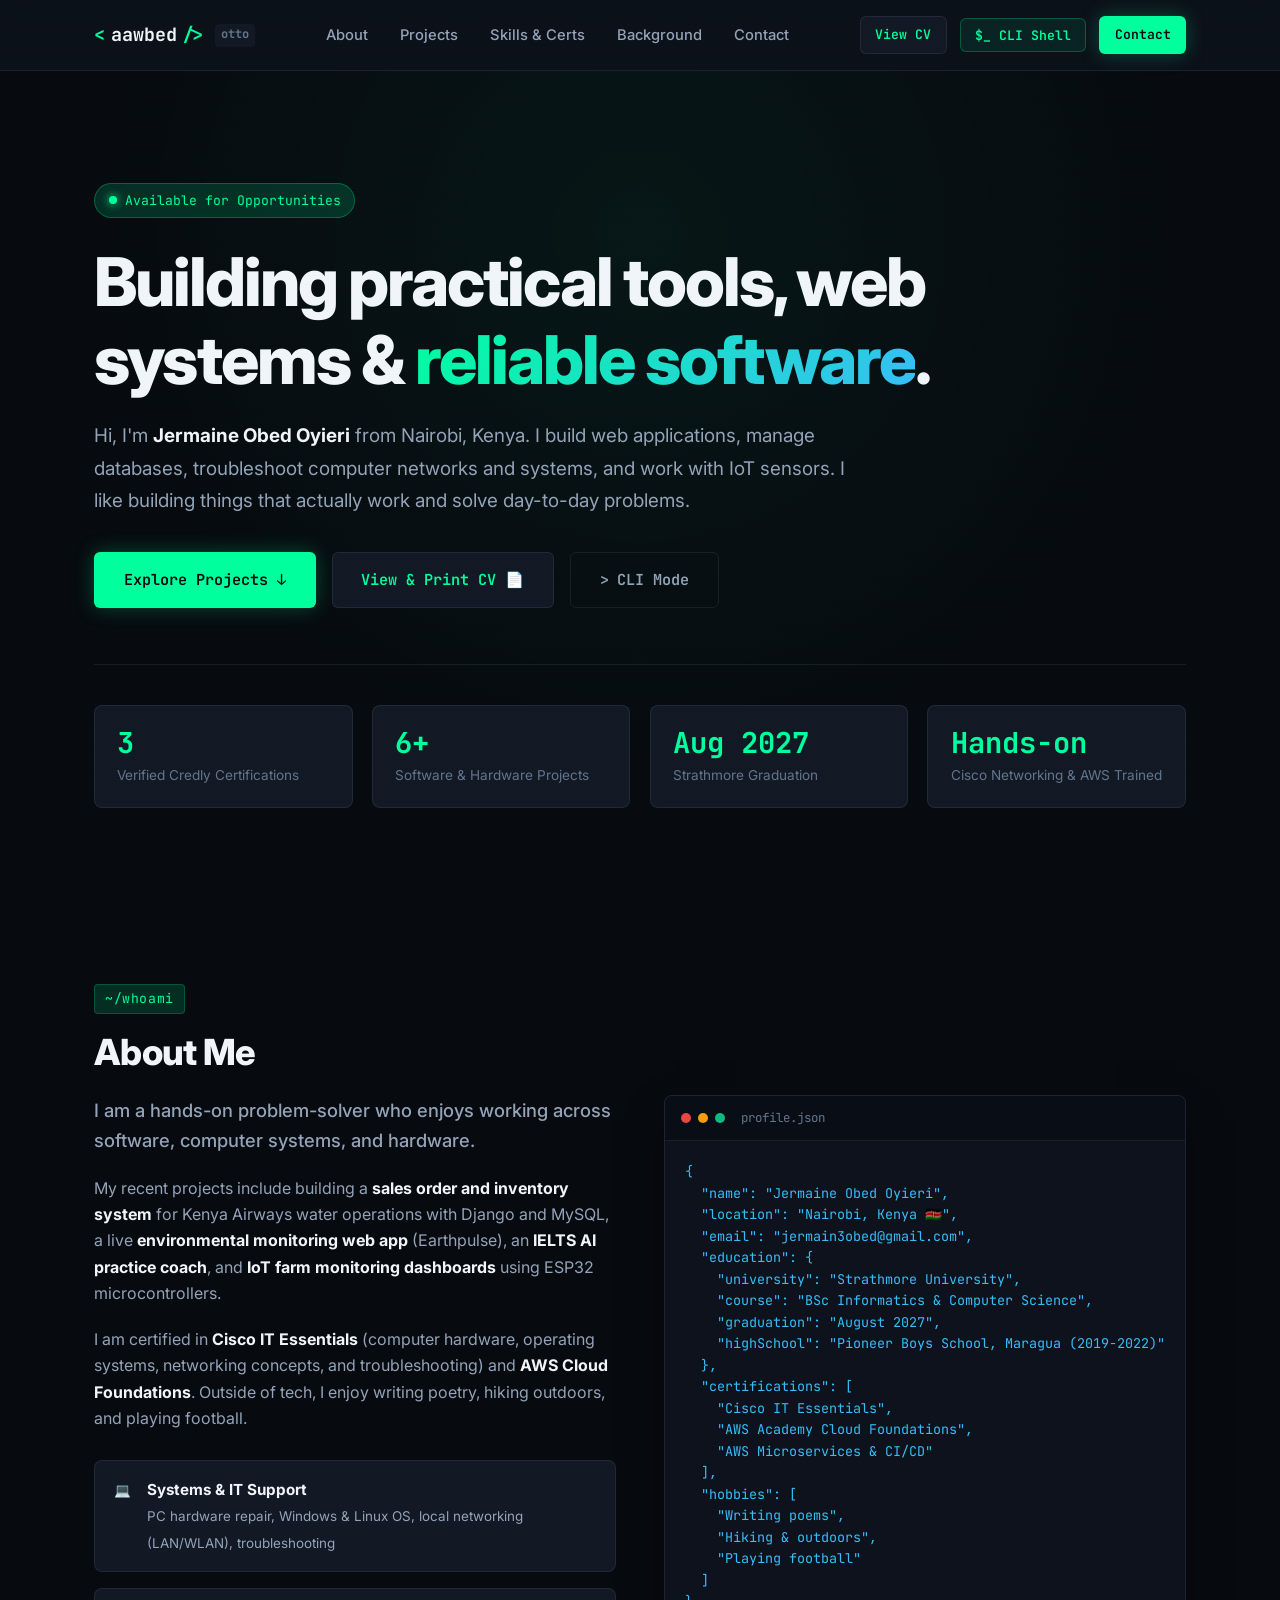
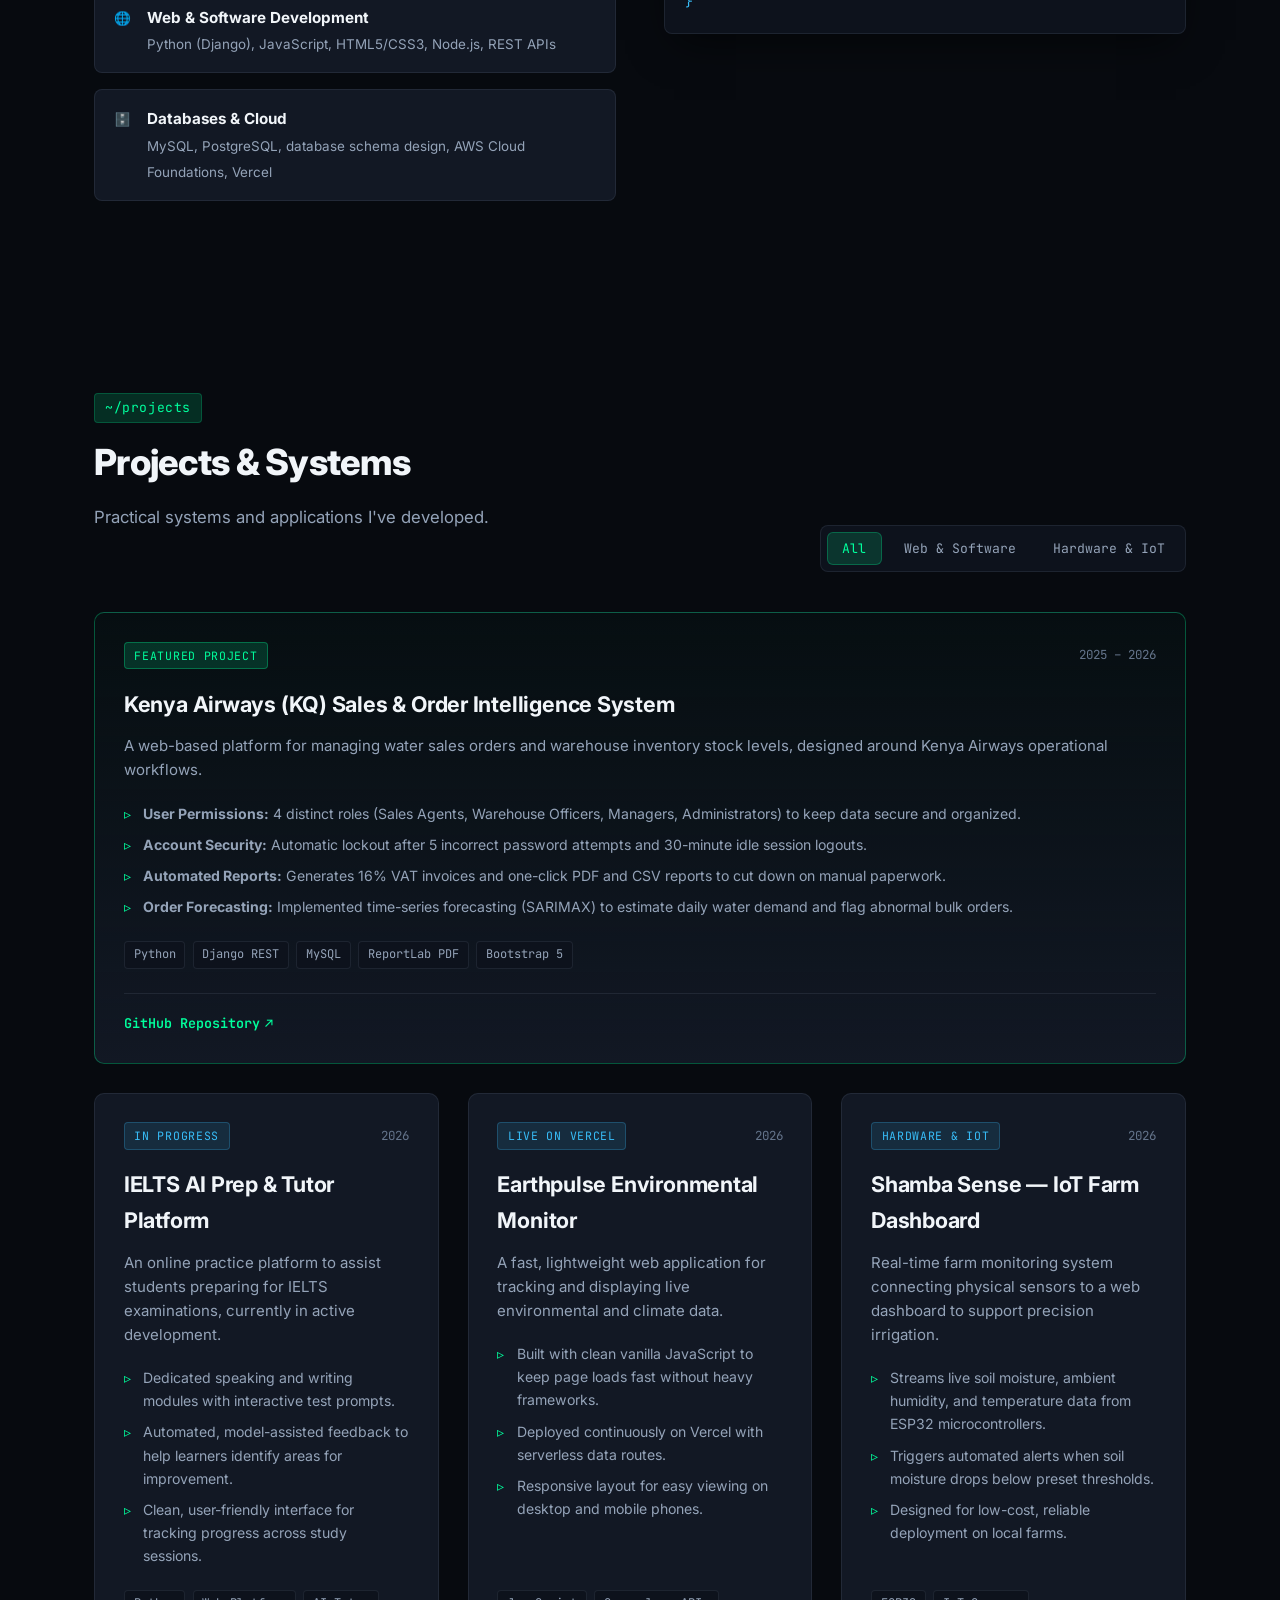
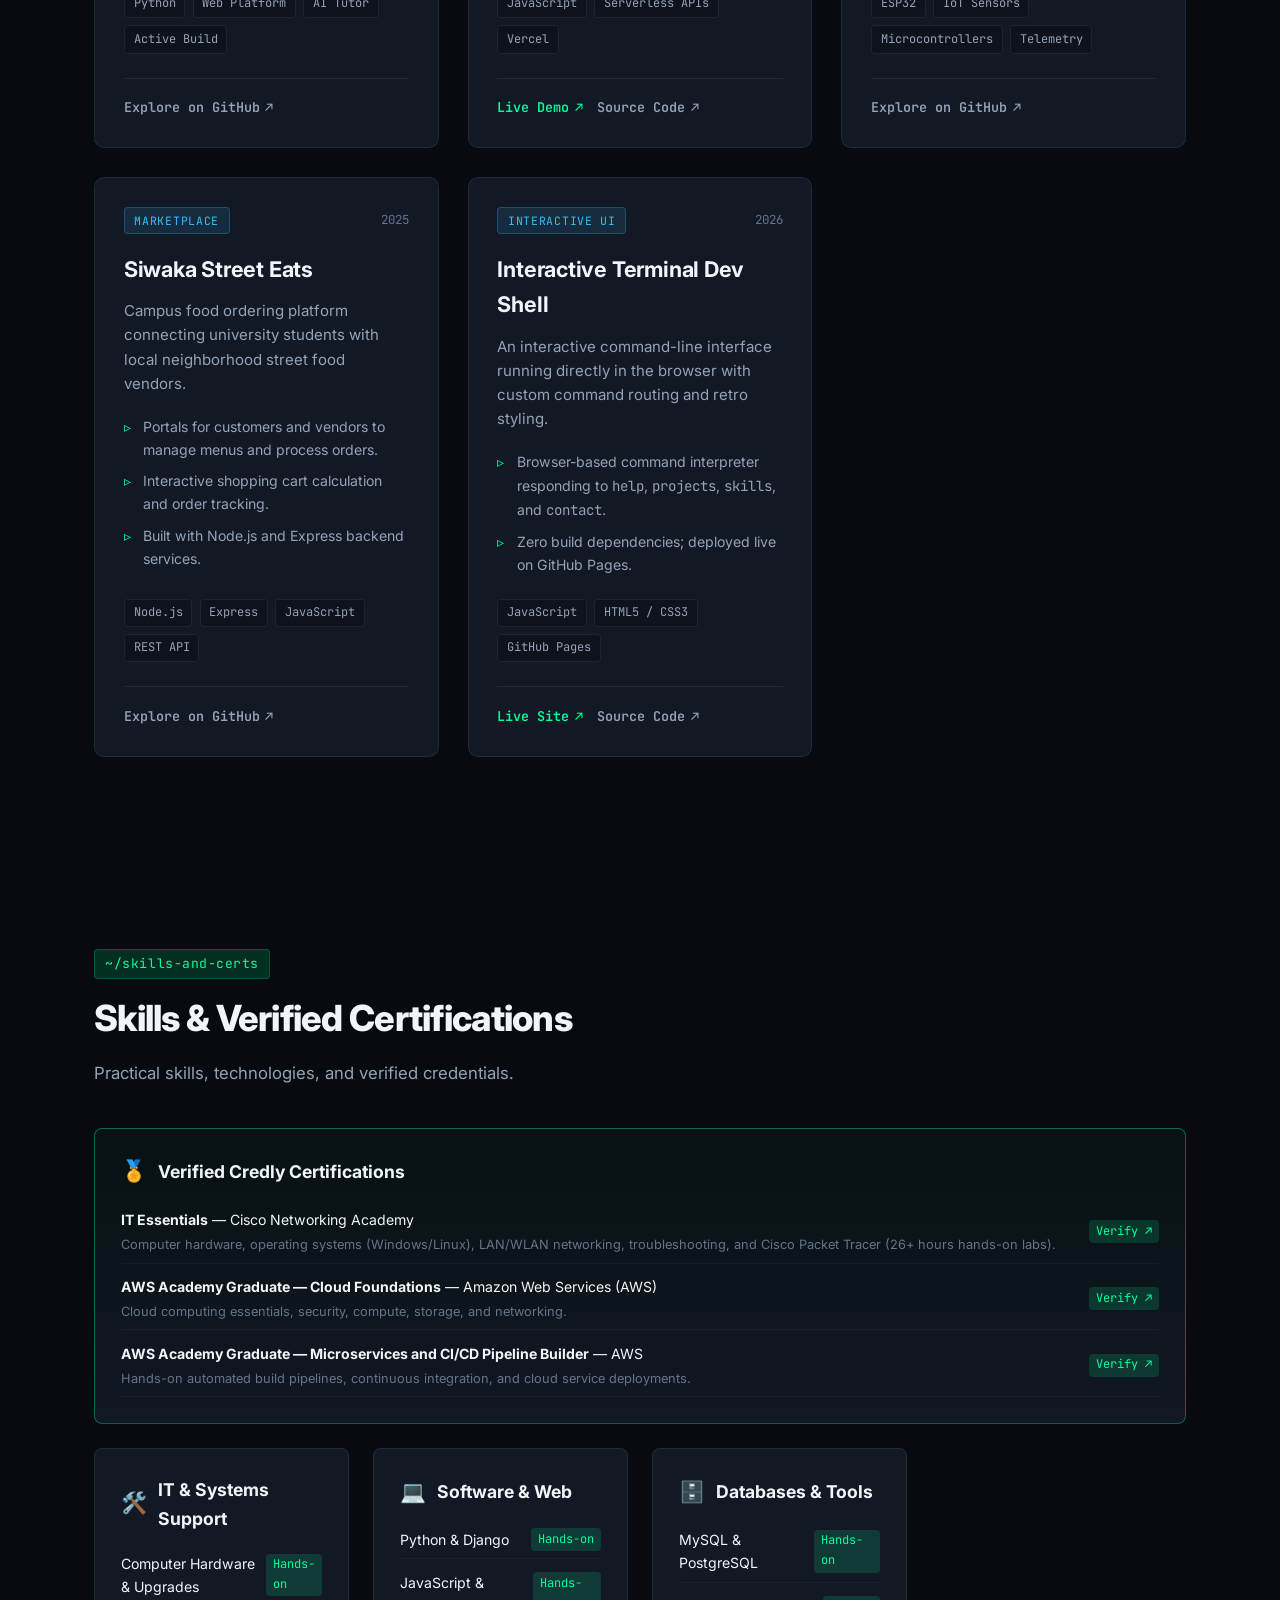
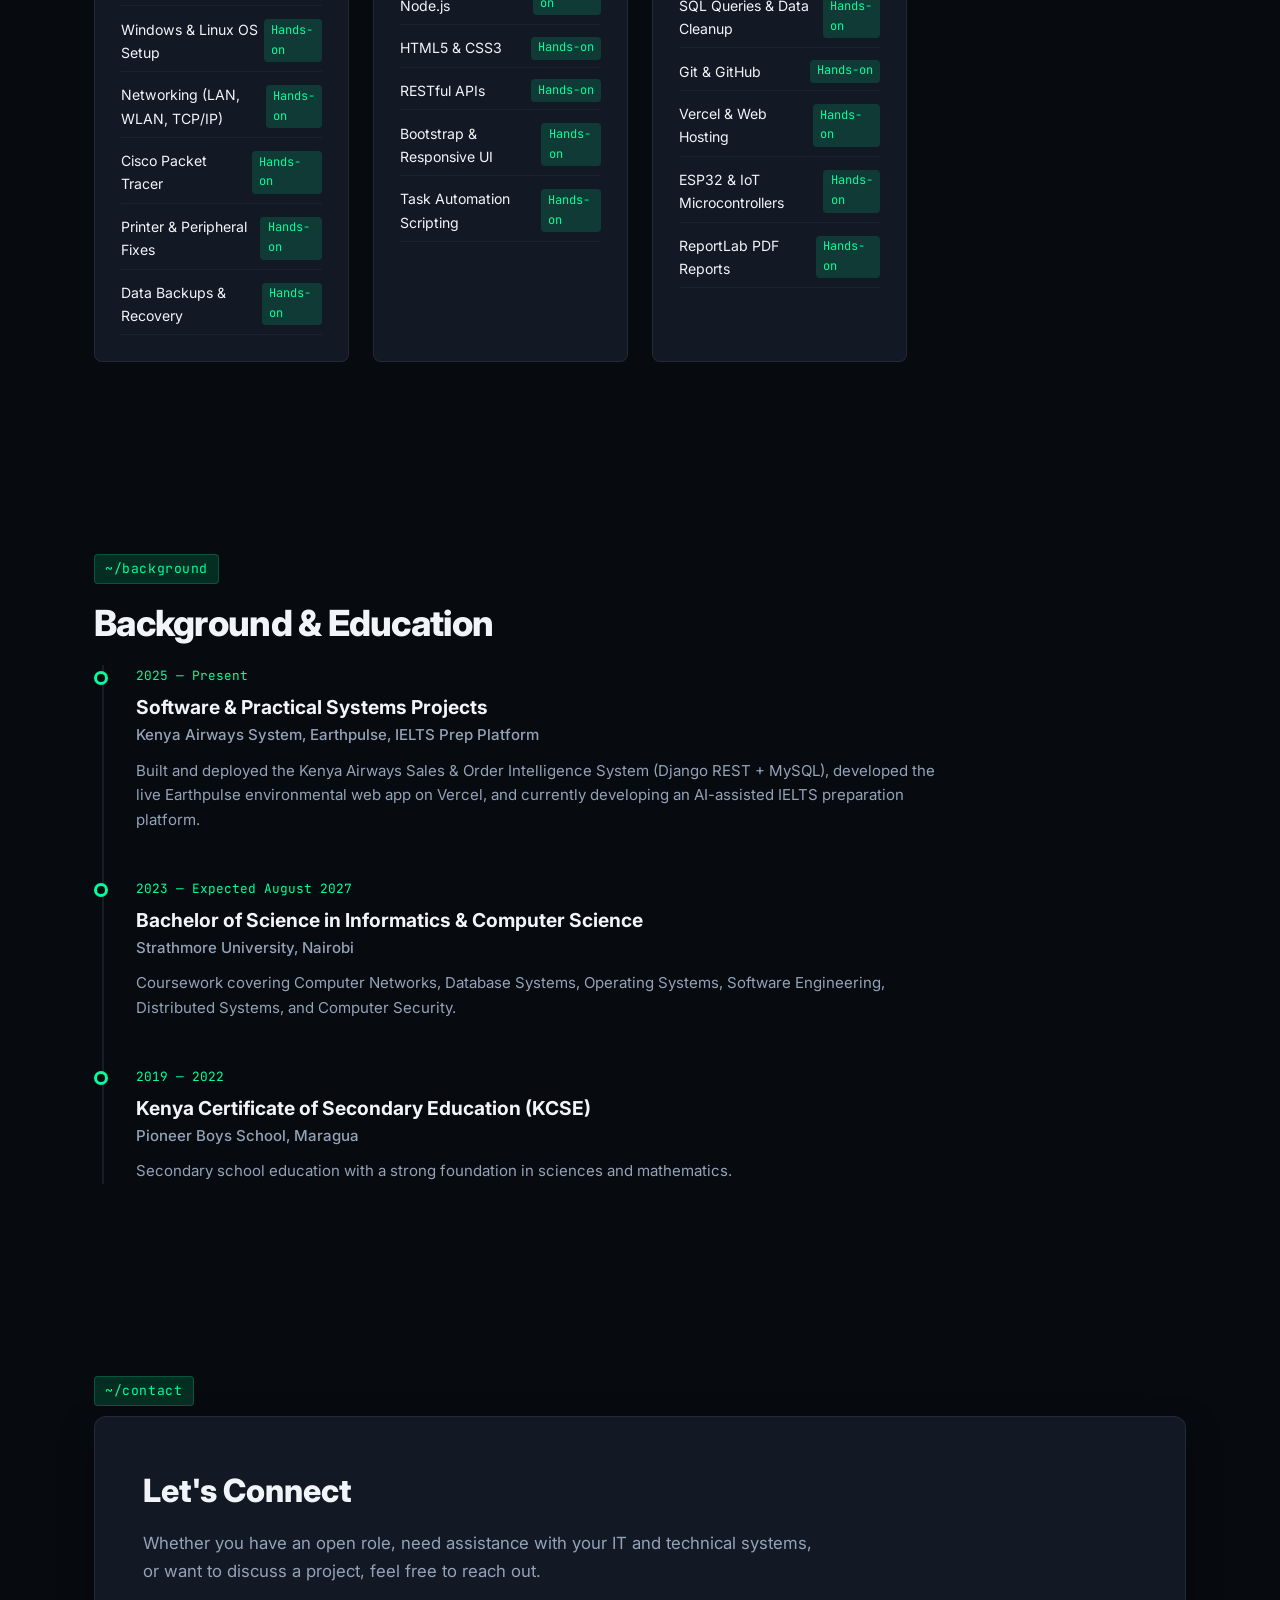
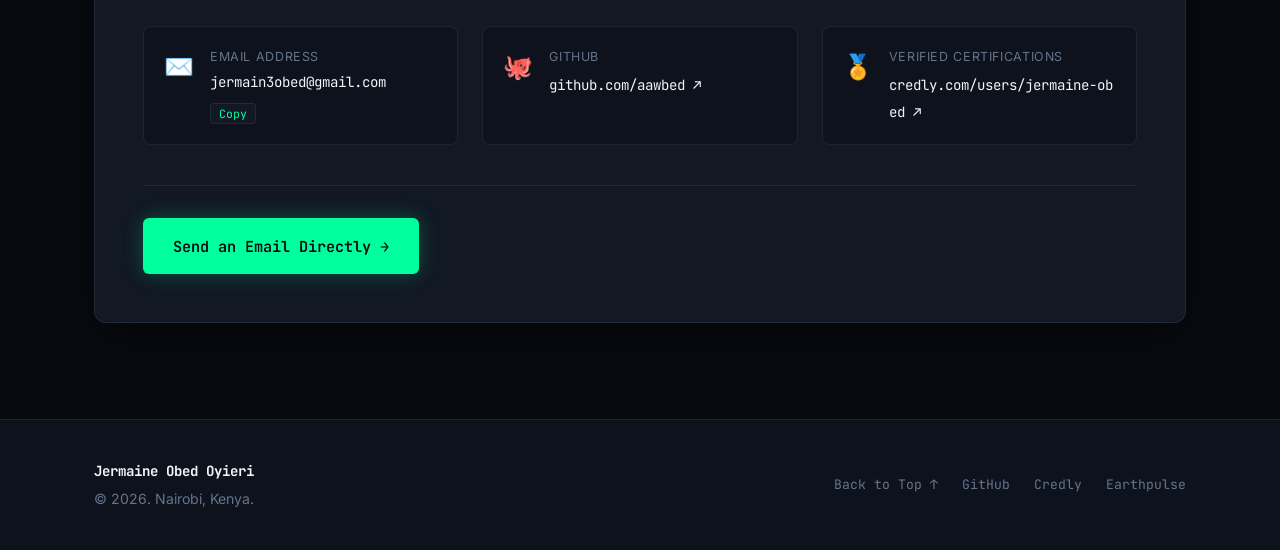
==== commit 548628a7: "feat: update name to Jermaine Obed Oyieri, add referees, and hospital attachment experience" ====
--- a/index.html
+++ b/index.html
@@ -3,8 +3,8 @@
 <head>
   <meta charset="UTF-8">
   <meta name="viewport" content="width=device-width, initial-scale=1.0">
-  <title>Jermaine Otto Oyieri | Portfolio</title>
-  <meta name="description" content="Portfolio of Jermaine Otto Oyieri — Practical systems, web development, IT solutions, and software projects.">
+  <title>Jermaine Obed Oyieri | Portfolio</title>
+  <meta name="description" content="Portfolio of Jermaine Obed Oyieri — Practical systems, web development, IT solutions, and software projects.">
   <link rel="preconnect" href="https://fonts.googleapis.com">
   <link rel="preconnect" href="https://fonts.gstatic.com" crossorigin>
   <link href="https://fonts.googleapis.com/css2?family=Inter:wght@300;400;500;600;700;800&family=JetBrains+Mono:wght@400;500;600;700&display=swap" rel="stylesheet">
@@ -52,7 +52,7 @@
         Building practical tools, web systems &amp; <span class="gradient-text">reliable software</span>.
       </h1>
       <p class="hero-subtitle">
-        Hi, I'm <strong>Jermaine Otto Oyieri</strong> from Nairobi, Kenya. I build web applications, manage databases, troubleshoot computer networks and systems, and work with IoT sensors. I like building things that actually work and solve day-to-day problems.
+        Hi, I'm <strong>Jermaine Obed Oyieri</strong> from Nairobi, Kenya. I build web applications, manage databases, troubleshoot computer networks and systems, and work with IoT sensors. I like building things that actually work and solve day-to-day problems.
       </p>
 
       <div class="hero-cta-group">
@@ -135,7 +135,7 @@
               <span class="window-title">profile.json</span>
             </div>
             <pre class="terminal-content"><code>{
-  "name": "Jermaine Otto Oyieri",
+  "name": "Jermaine Obed Oyieri",
   "location": "Nairobi, Kenya 🇰🇪",
   "email": "jermain3obed@gmail.com",
   "education": {
@@ -549,7 +549,7 @@
   <footer class="footer">
     <div class="container footer-content">
       <div class="footer-left">
-        <span class="footer-logo">Jermaine Otto Oyieri</span>
+        <span class="footer-logo">Jermaine Obed Oyieri</span>
         <span class="footer-copy">© 2026. Nairobi, Kenya.</span>
       </div>
       <div class="footer-links">
@@ -576,7 +576,7 @@
       </div>
 
       <div class="dialog-terminal-body" id="dialogTermBody">
-        <div class="line out muted">Jermaine Otto Oyieri — Portfolio CLI</div>
+        <div class="line out muted">Jermaine Obed Oyieri — Portfolio CLI</div>
         <div class="line out muted">Type <span class="highlight-cmd">help</span> for a list of available commands.</div>
         <div class="line out"></div>
 
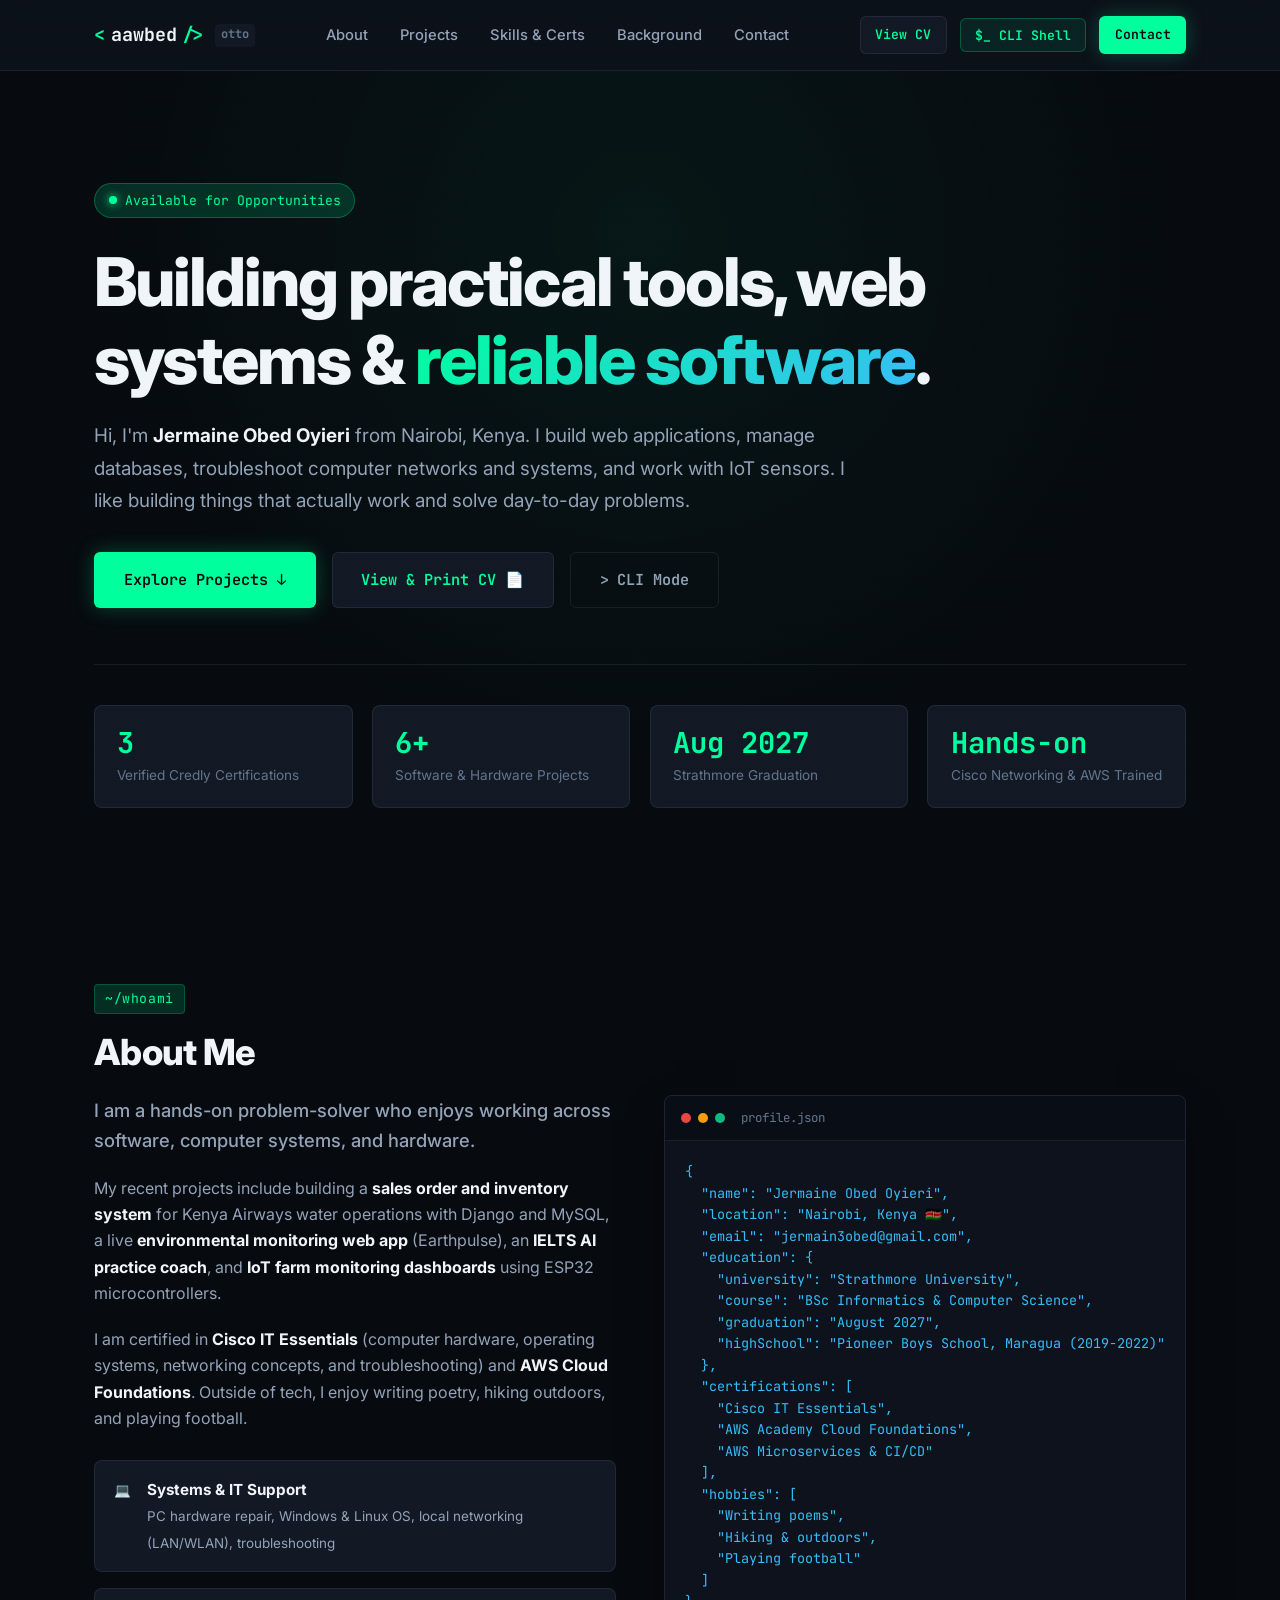
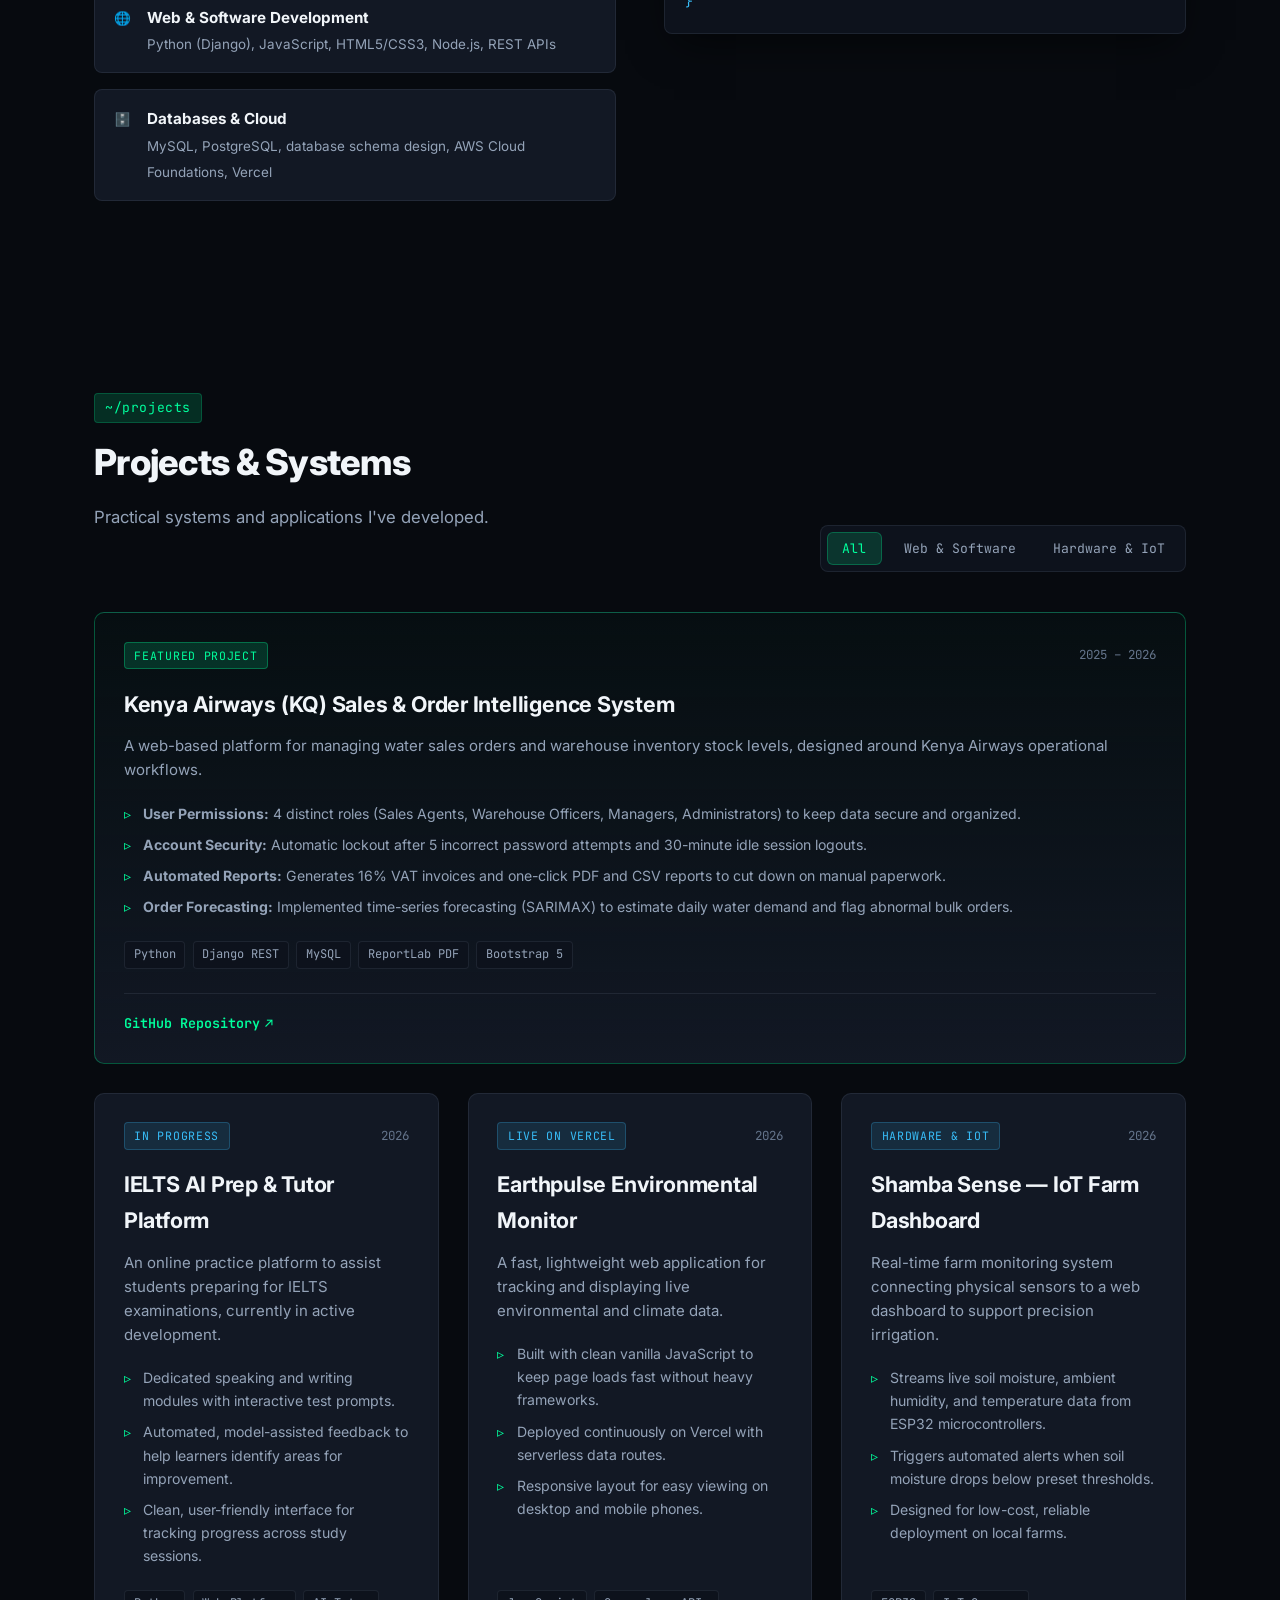
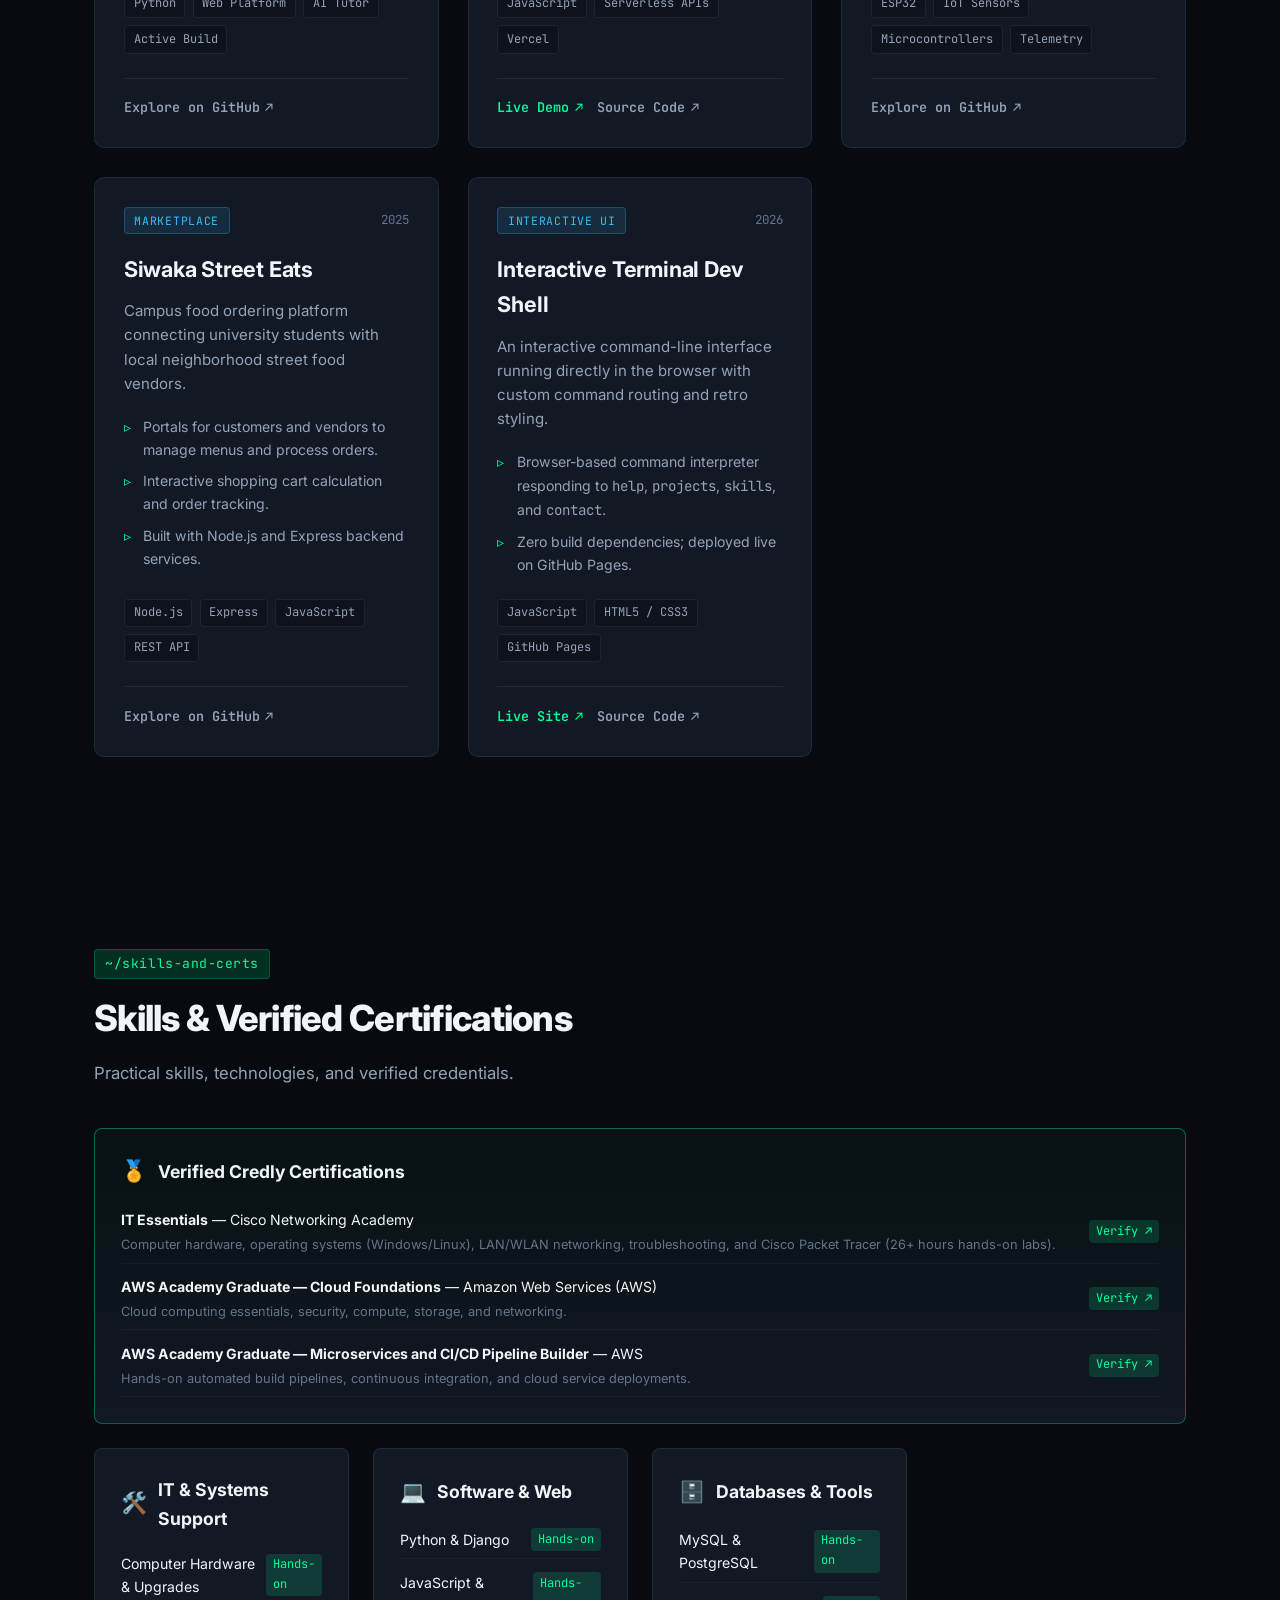
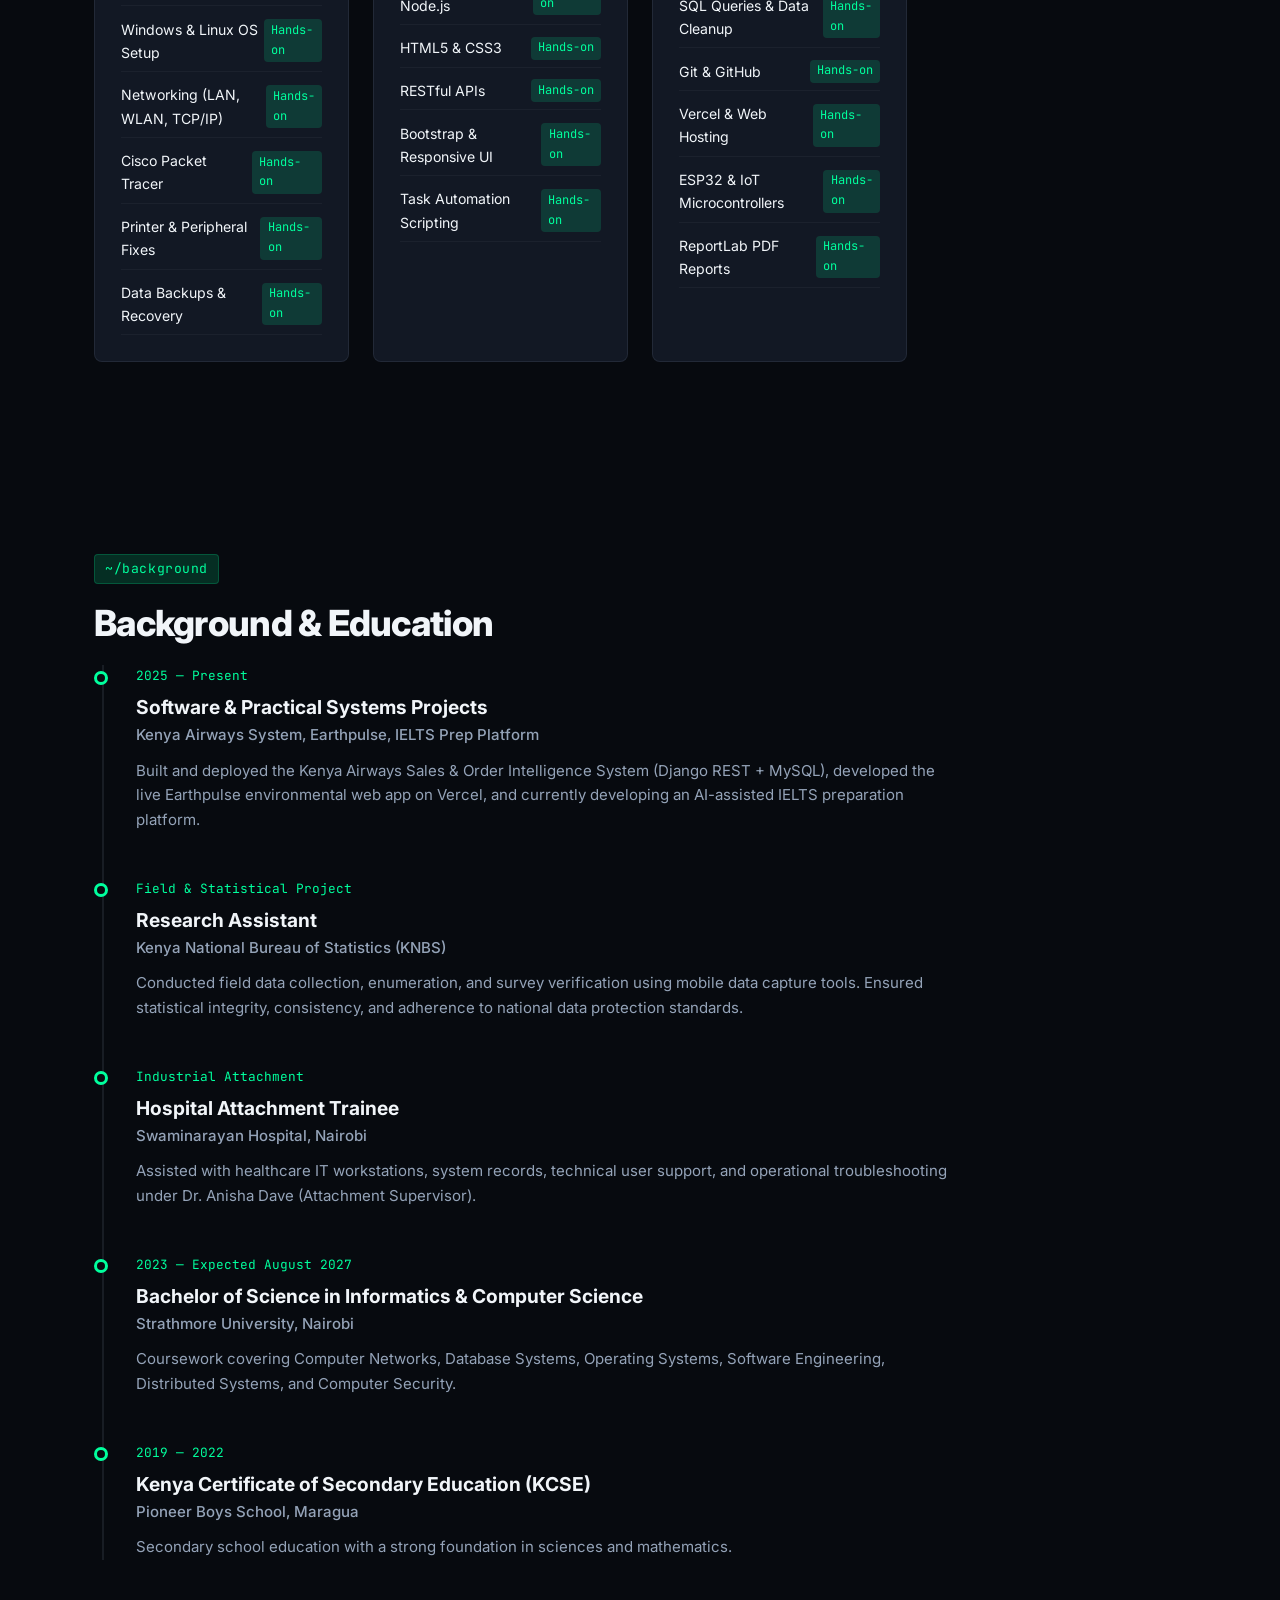
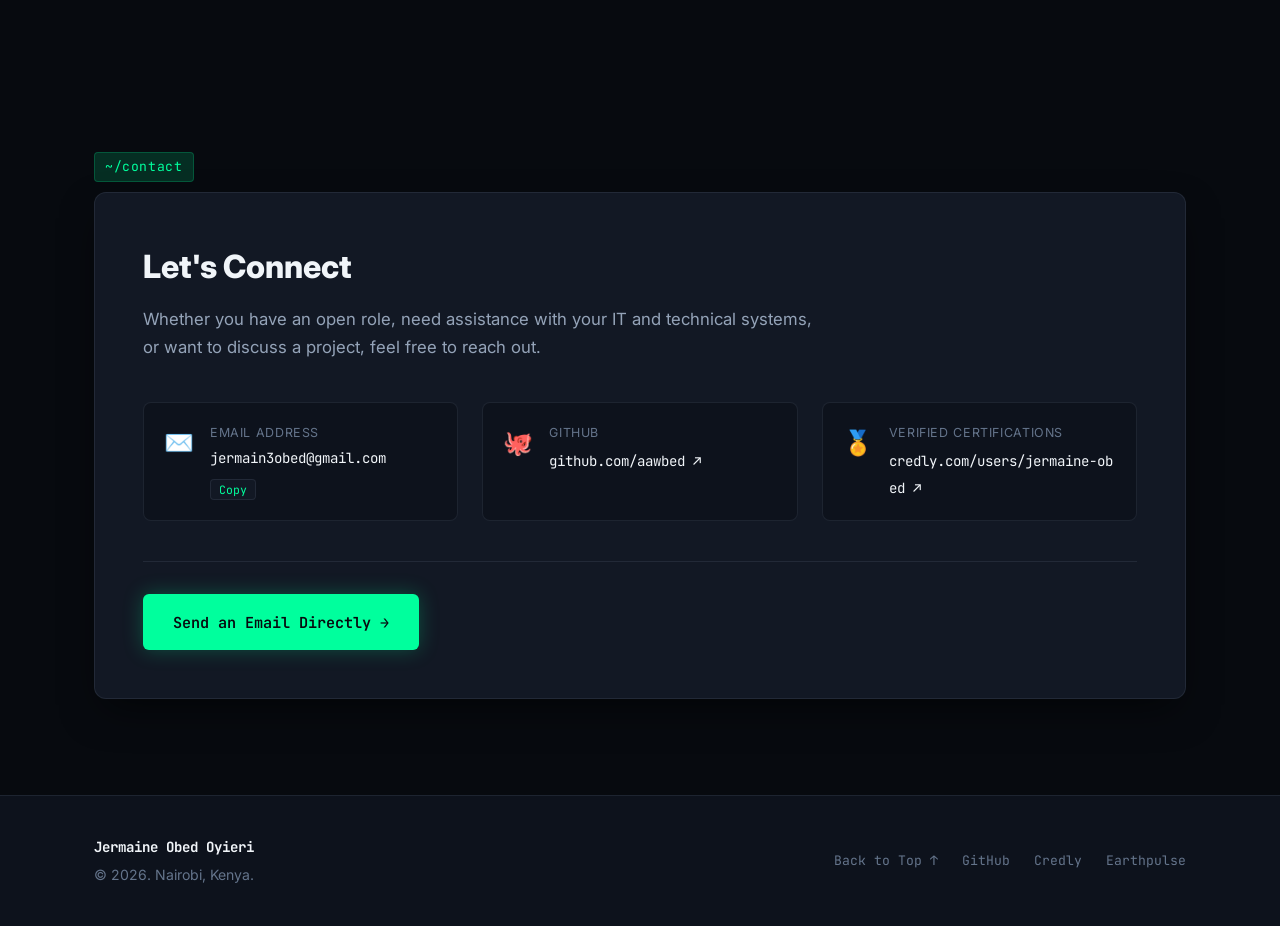
==== commit 60303644: "feat: add KNBS Research Assistant experience entry across CV and portfolio" ====
--- a/index.html
+++ b/index.html
@@ -466,6 +466,30 @@
 
         <div class="timeline-item">
           <div class="timeline-dot"></div>
+          <div class="timeline-date">Field &amp; Statistical Project</div>
+          <div class="timeline-content">
+            <h3>Research Assistant</h3>
+            <p class="timeline-org">Kenya National Bureau of Statistics (KNBS)</p>
+            <p>
+              Conducted field data collection, enumeration, and survey verification using mobile data capture tools. Ensured statistical integrity, consistency, and adherence to national data protection standards.
+            </p>
+          </div>
+        </div>
+
+        <div class="timeline-item">
+          <div class="timeline-dot"></div>
+          <div class="timeline-date">Industrial Attachment</div>
+          <div class="timeline-content">
+            <h3>Hospital Attachment Trainee</h3>
+            <p class="timeline-org">Swaminarayan Hospital, Nairobi</p>
+            <p>
+              Assisted with healthcare IT workstations, system records, technical user support, and operational troubleshooting under Dr. Anisha Dave (Attachment Supervisor).
+            </p>
+          </div>
+        </div>
+
+        <div class="timeline-item">
+          <div class="timeline-dot"></div>
           <div class="timeline-date">2023 — Expected August 2027</div>
           <div class="timeline-content">
             <h3>Bachelor of Science in Informatics &amp; Computer Science</h3>
